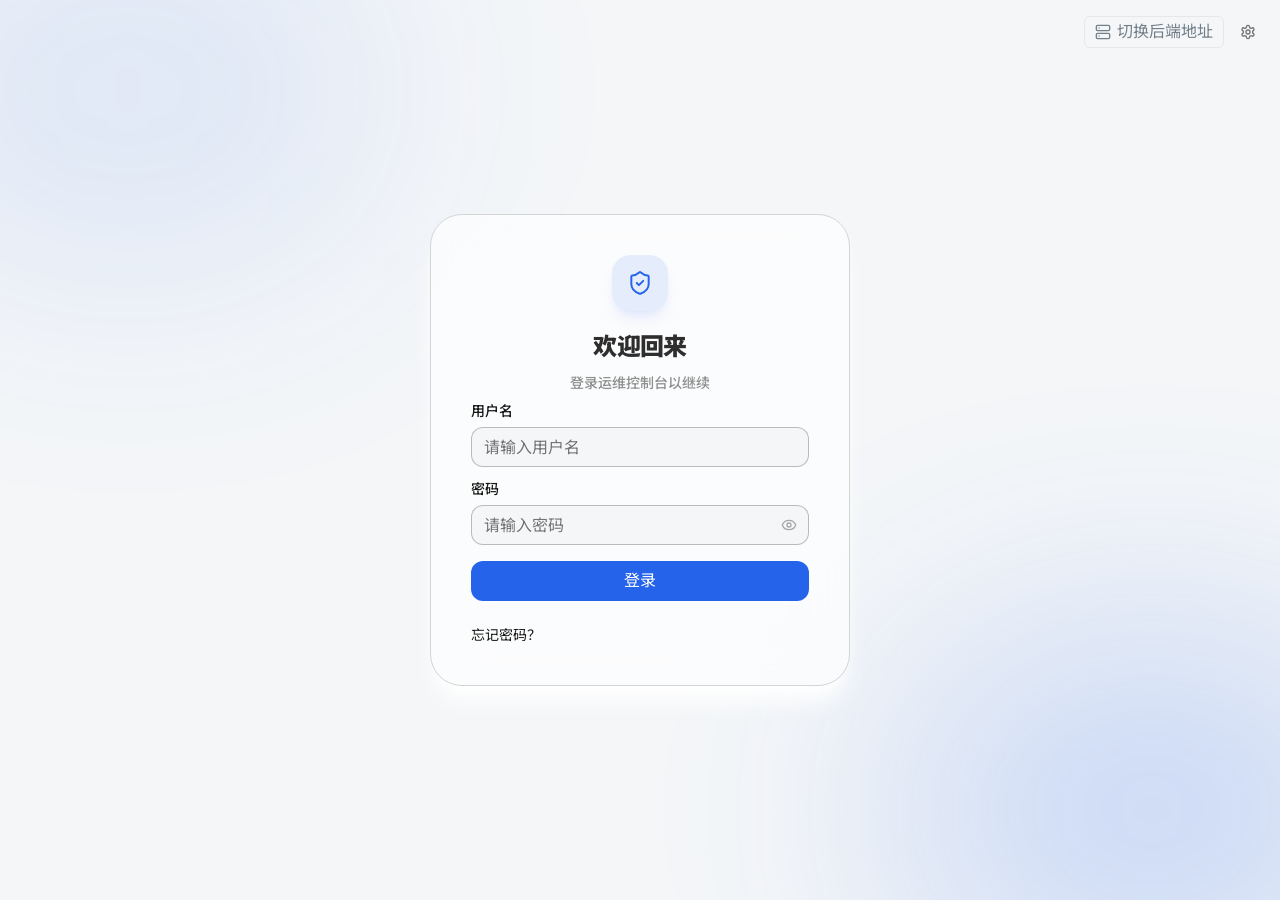
==== ops-ui/index.html @ 46372ebb "frontend: publish 4113936942f2" ====
<!doctype html>
<html lang="zh-CN">
  <head>
    <meta charset="UTF-8" />
    <meta name="viewport" content="width=device-width, initial-scale=1.0" />
    <meta name="theme-color" content="#f7f8fa" />
    <link rel="icon" type="image/svg+xml" href="favicon.svg" />
    <title>运维控制台</title>
    <script type="module" crossorigin src="./assets/index-C5pG6fbg.js"></script>
    <link rel="stylesheet" crossorigin href="./assets/index-Dyt6ixem.css">
  </head>
  <body>
    <div id="root"></div>
  </body>
</html>
---- ops-ui/assets/index-Dyt6ixem.css ----
@import "https://fonts.googleapis.com/css2?family=DM+Sans:wght@400;500;600;700&family=Noto+Sans+SC:wght@400;500;600;700&display=swap";@layer properties{@supports (((-webkit-hyphens:none)) and (not (margin-trim:inline))) or ((-moz-orient:inline) and (not (color:rgb(from red r g b)))){*,:before,:after,::backdrop{--tw-translate-x:0;--tw-translate-y:0;--tw-translate-z:0;--tw-rotate-x:initial;--tw-rotate-y:initial;--tw-rotate-z:initial;--tw-skew-x:initial;--tw-skew-y:initial;--tw-space-y-reverse:0;--tw-space-x-reverse:0;--tw-divide-y-reverse:0;--tw-border-style:solid;--tw-leading:initial;--tw-font-weight:initial;--tw-tracking:initial;--tw-shadow:0 0 #0000;--tw-shadow-color:initial;--tw-shadow-alpha:100%;--tw-inset-shadow:0 0 #0000;--tw-inset-shadow-color:initial;--tw-inset-shadow-alpha:100%;--tw-ring-color:initial;--tw-ring-shadow:0 0 #0000;--tw-inset-ring-color:initial;--tw-inset-ring-shadow:0 0 #0000;--tw-ring-inset:initial;--tw-ring-offset-width:0px;--tw-ring-offset-color:#fff;--tw-ring-offset-shadow:0 0 #0000;--tw-outline-style:solid;--tw-blur:initial;--tw-brightness:initial;--tw-contrast:initial;--tw-grayscale:initial;--tw-hue-rotate:initial;--tw-invert:initial;--tw-opacity:initial;--tw-saturate:initial;--tw-sepia:initial;--tw-drop-shadow:initial;--tw-drop-shadow-color:initial;--tw-drop-shadow-alpha:100%;--tw-drop-shadow-size:initial;--tw-backdrop-blur:initial;--tw-backdrop-brightness:initial;--tw-backdrop-contrast:initial;--tw-backdrop-grayscale:initial;--tw-backdrop-hue-rotate:initial;--tw-backdrop-invert:initial;--tw-backdrop-opacity:initial;--tw-backdrop-saturate:initial;--tw-backdrop-sepia:initial;--tw-duration:initial;--tw-scale-x:1;--tw-scale-y:1;--tw-scale-z:1}}}@layer theme{:root,:host{--font-sans:-apple-system, BlinkMacSystemFont, "Segoe UI", Roboto, "Helvetica Neue", "Noto Sans", Arial, sans-serif, "Apple Color Emoji", "Segoe UI Emoji", "Segoe UI Symbol", "Noto Color Emoji";--font-mono:ui-monospace, SFMono-Regular, Menlo, Monaco, Consolas, "Liberation Mono", "Courier New", monospace;--color-red-50:oklch(97.1% .013 17.38);--color-red-300:oklch(80.8% .114 19.571);--color-red-400:oklch(70.4% .191 22.216);--color-red-600:oklch(57.7% .245 27.325);--color-amber-100:oklch(96.2% .059 95.617);--color-amber-500:oklch(76.9% .188 70.08);--color-amber-800:oklch(47.3% .137 46.201);--color-amber-900:oklch(41.4% .112 45.904);--color-green-50:oklch(98.2% .018 155.826);--color-green-100:oklch(96.2% .044 156.743);--color-green-500:oklch(72.3% .219 149.579);--color-green-600:oklch(62.7% .194 149.214);--color-green-900:oklch(39.3% .095 152.535);--color-green-950:oklch(26.6% .065 152.934);--color-emerald-100:oklch(95% .052 163.051);--color-emerald-400:oklch(76.5% .177 163.223);--color-emerald-600:oklch(59.6% .145 163.225);--color-emerald-700:oklch(50.8% .118 165.612);--color-emerald-800:oklch(43.2% .095 166.913);--color-emerald-900:oklch(37.8% .077 168.94);--color-teal-500:oklch(70.4% .14 182.503);--color-sky-500:oklch(68.5% .169 237.323);--color-violet-500:oklch(60.6% .25 292.717);--color-black:#000;--color-white:#fff;--spacing:.25rem;--container-lg:32rem;--container-2xl:42rem;--container-5xl:64rem;--text-xs:.75rem;--text-xs--line-height:calc(1 / .75);--text-sm:.875rem;--text-sm--line-height:calc(1.25 / .875);--text-base:1rem;--text-base--line-height:calc(1.5 / 1);--text-lg:1.125rem;--text-lg--line-height:calc(1.75 / 1.125);--text-xl:1.25rem;--text-xl--line-height:calc(1.75 / 1.25);--text-2xl:1.5rem;--text-2xl--line-height:calc(2 / 1.5);--text-3xl:1.875rem;--text-3xl--line-height:calc(2.25 / 1.875);--text-6xl:3.75rem;--text-6xl--line-height:1;--font-weight-medium:500;--font-weight-semibold:600;--font-weight-bold:700;--font-weight-black:900;--tracking-tight:-.025em;--tracking-normal:0em;--radius-sm:.25rem;--radius-md:.375rem;--radius-lg:.5rem;--radius-xl:.75rem;--radius-2xl:1rem;--animate-spin:spin 1s linear infinite;--blur-xl:24px;--default-transition-duration:.15s;--default-transition-timing-function:cubic-bezier(.4, 0, .2, 1);--default-font-family:var(--font-sans);--default-mono-font-family:var(--font-mono)}}@layer base{*,:after,:before,::backdrop{box-sizing:border-box;border:0 solid;margin:0;padding:0}::file-selector-button{box-sizing:border-box;border:0 solid;margin:0;padding:0}html,:host{-webkit-text-size-adjust:100%;tab-size:4;line-height:1.5;font-family:var(--default-font-family,-apple-system, BlinkMacSystemFont, "Segoe UI", Roboto, "Helvetica Neue", "Noto Sans", Arial, sans-serif, "Apple Color Emoji", "Segoe UI Emoji", "Segoe UI Symbol", "Noto Color Emoji");font-feature-settings:var(--default-font-feature-settings,normal);font-variation-settings:var(--default-font-variation-settings,normal);-webkit-tap-highlight-color:transparent}hr{height:0;color:inherit;border-top-width:1px}abbr:where([title]){-webkit-text-decoration:underline dotted;text-decoration:underline dotted}h1,h2,h3,h4,h5,h6{font-size:inherit;font-weight:inherit}a{color:inherit;-webkit-text-decoration:inherit;-webkit-text-decoration:inherit;-webkit-text-decoration:inherit;-webkit-text-decoration:inherit;text-decoration:inherit}b,strong{font-weight:bolder}code,kbd,samp,pre{font-family:var(--default-mono-font-family,ui-monospace, SFMono-Regular, Menlo, Monaco, Consolas, "Liberation Mono", "Courier New", monospace);font-feature-settings:var(--default-mono-font-feature-settings,normal);font-variation-settings:var(--default-mono-font-variation-settings,normal);font-size:1em}small{font-size:80%}sub,sup{vertical-align:baseline;font-size:75%;line-height:0;position:relative}sub{bottom:-.25em}sup{top:-.5em}table{text-indent:0;border-color:inherit;border-collapse:collapse}:-moz-focusring:where(:not(iframe)){outline:auto}progress{vertical-align:baseline}summary{display:list-item}ol,ul,menu{list-style:none}img,svg,video,canvas,audio,iframe,embed,object{vertical-align:middle;display:block}img,video{max-width:100%;height:auto}button,input,select,optgroup,textarea{font:inherit;font-feature-settings:inherit;font-variation-settings:inherit;letter-spacing:inherit;color:inherit;opacity:1;background-color:#0000;border-radius:0}::file-selector-button{font:inherit;font-feature-settings:inherit;font-variation-settings:inherit;letter-spacing:inherit;color:inherit;opacity:1;background-color:#0000;border-radius:0}:where(select:is([multiple],[size])) optgroup{font-weight:bolder}:where(select:is([multiple],[size])) optgroup option{padding-inline-start:20px}::file-selector-button{margin-inline-end:4px}::placeholder{opacity:1}@supports (not ((-webkit-appearance:-apple-pay-button))) or (contain-intrinsic-size:1px){::placeholder{color:currentColor}@supports (color:color-mix(in lab, red, red)){::placeholder{color:color-mix(in oklab, currentcolor 50%, transparent)}}}textarea{resize:vertical}::-webkit-search-decoration{-webkit-appearance:none}::-webkit-date-and-time-value{min-height:1lh;text-align:inherit}::-webkit-datetime-edit{display:inline-flex}::-webkit-datetime-edit-fields-wrapper{padding:0}::-webkit-datetime-edit{padding-block:0}::-webkit-datetime-edit-year-field{padding-block:0}::-webkit-datetime-edit-month-field{padding-block:0}::-webkit-datetime-edit-day-field{padding-block:0}::-webkit-datetime-edit-hour-field{padding-block:0}::-webkit-datetime-edit-minute-field{padding-block:0}::-webkit-datetime-edit-second-field{padding-block:0}::-webkit-datetime-edit-millisecond-field{padding-block:0}::-webkit-datetime-edit-meridiem-field{padding-block:0}::-webkit-calendar-picker-indicator{line-height:1}:-moz-ui-invalid{box-shadow:none}button,input:where([type=button],[type=reset],[type=submit]){appearance:button}::file-selector-button{appearance:button}::-webkit-inner-spin-button{height:auto}::-webkit-outer-spin-button{height:auto}[hidden]:where(:not([hidden=until-found])){display:none!important}}@layer components{.nav-item{align-items:center;gap:calc(var(--spacing) * 3);border-radius:var(--radius-xl);padding-inline:calc(var(--spacing) * 3);padding-block:calc(var(--spacing) * 2.5);font-size:var(--text-sm);line-height:var(--tw-leading,var(--text-sm--line-height));--tw-font-weight:var(--font-weight-medium);font-weight:var(--font-weight-medium);transition-property:all;transition-timing-function:var(--tw-ease,var(--default-transition-timing-function));transition-duration:var(--tw-duration,var(--default-transition-duration));--tw-duration:.2s;transition-duration:.2s;animation-duration:.2s;display:flex}.nav-item-active{background-color:var(--primary)}@supports (color:color-mix(in lab, red, red)){.nav-item-active{background-color:color-mix(in oklab, var(--primary) 10%, transparent)}}.nav-item-active{color:var(--primary)}.app-scroll-container{-webkit-overflow-scrolling:touch;padding-bottom:var(--safe-bottom);flex:1;overflow:hidden auto}.sidebar{z-index:30;border-right-style:var(--tw-border-style);background-color:var(--card);width:var(--sidebar-width);padding-top:var(--safe-top);inset-block:0;border-right-width:1px;flex-direction:column;display:flex;position:fixed;left:0}.sidebar-overlay{z-index:20;background-color:#00000080;position:fixed;inset:0}@supports (color:color-mix(in lab, red, red)){.sidebar-overlay{background-color:color-mix(in oklab, var(--color-black) 50%, transparent)}}.input{height:calc(var(--spacing) * 9);border-radius:var(--radius-md);border-style:var(--tw-border-style);border-width:1px;border-color:var(--input);background-color:var(--background);padding-inline:calc(var(--spacing) * 3);padding-block:calc(var(--spacing) * 2);font-size:var(--text-sm);line-height:var(--tw-leading,var(--text-sm--line-height));color:var(--foreground);--tw-shadow:0 1px 3px 0 var(--tw-shadow-color,#0000001a), 0 1px 2px -1px var(--tw-shadow-color,#0000001a);box-shadow:var(--tw-inset-shadow), var(--tw-inset-ring-shadow), var(--tw-ring-offset-shadow), var(--tw-ring-shadow), var(--tw-shadow);transition-property:color,background-color,border-color,outline-color,text-decoration-color,fill,stroke,--tw-gradient-from,--tw-gradient-via,--tw-gradient-to;transition-timing-function:var(--tw-ease,var(--default-transition-timing-function));transition-duration:var(--tw-duration,var(--default-transition-duration))}.input::placeholder{color:var(--muted-foreground)}.input:focus-visible{--tw-ring-shadow:var(--tw-ring-inset,) 0 0 0 calc(2px + var(--tw-ring-offset-width)) var(--tw-ring-color,currentcolor);box-shadow:var(--tw-inset-shadow), var(--tw-inset-ring-shadow), var(--tw-ring-offset-shadow), var(--tw-ring-shadow), var(--tw-shadow);--tw-ring-color:var(--ring);--tw-outline-style:none;outline-style:none}.input:disabled{cursor:not-allowed;opacity:.5}.filter-bar{margin-bottom:calc(var(--spacing) * 4);align-items:center;gap:calc(var(--spacing) * 2);flex-wrap:wrap;display:flex}.form-row{align-items:center;gap:calc(var(--spacing) * 3);flex-wrap:wrap;display:flex}.form-actions{margin-top:calc(var(--spacing) * 3);align-items:center;gap:calc(var(--spacing) * 3);flex-wrap:wrap;display:flex}.form-error{font-size:var(--text-sm);line-height:var(--tw-leading,var(--text-sm--line-height));color:var(--destructive)}.form-hint{font-size:var(--text-sm);line-height:var(--tw-leading,var(--text-sm--line-height));color:var(--muted-foreground)}.field-hint{font-size:var(--text-xs);line-height:var(--tw-leading,var(--text-xs--line-height));color:var(--muted-foreground)}.table-empty{height:calc(var(--spacing) * 14);text-align:center;color:var(--muted-foreground)}.row-actions{align-items:center;gap:calc(var(--spacing) * 2);display:flex}.row-actions button{height:calc(var(--spacing) * 8);border-radius:var(--radius-md);border-style:var(--tw-border-style);border-width:1px;border-color:var(--input);padding-inline:calc(var(--spacing) * 2.5);font-size:var(--text-xs);line-height:var(--tw-leading,var(--text-xs--line-height));color:var(--foreground);transition-property:color,background-color,border-color,outline-color,text-decoration-color,fill,stroke,--tw-gradient-from,--tw-gradient-via,--tw-gradient-to;transition-timing-function:var(--tw-ease,var(--default-transition-timing-function));transition-duration:var(--tw-duration,var(--default-transition-duration));background-color:#0000;align-items:center;display:inline-flex}@media (hover:hover){.row-actions button:hover{background-color:var(--accent);color:var(--accent-foreground)}}}@layer utilities{.pointer-events-auto{pointer-events:auto}.pointer-events-none{pointer-events:none}.sr-only{clip-path:inset(50%);white-space:nowrap;border-width:0;width:1px;height:1px;margin:-1px;padding:0;position:absolute;overflow:hidden}.absolute{position:absolute}.fixed{position:fixed}.relative{position:relative}.sticky{position:sticky}.-inset-2{inset:calc(var(--spacing) * -2)}.inset-0{inset:0}.inset-x-0{inset-inline:0}.inset-y-0{inset-block:0}.-top-\[10\%\]{top:-10%}.top-0{top:0}.top-1\/2{top:50%}.top-1\/3{top:33.3333%}.top-2{top:calc(var(--spacing) * 2)}.top-2\/3{top:66.6667%}.top-4{top:calc(var(--spacing) * 4)}.top-\[50\%\]{top:50%}.-right-\[10\%\]{right:-10%}.right-1{right:var(--spacing)}.right-2{right:calc(var(--spacing) * 2)}.right-3{right:calc(var(--spacing) * 3)}.right-4{right:calc(var(--spacing) * 4)}.right-8{right:calc(var(--spacing) * 8)}.-bottom-\[10\%\]{bottom:-10%}.bottom-0{bottom:0}.-left-\[10\%\]{left:-10%}.left-0{left:0}.left-1\/3{left:33.3333%}.left-2\/3{left:66.6667%}.left-3{left:calc(var(--spacing) * 3)}.left-\[50\%\]{left:50%}.z-0{z-index:0}.z-10{z-index:10}.z-20{z-index:20}.z-50{z-index:50}.z-\[51\]{z-index:51}.z-\[100\]{z-index:100}.-mx-1{margin-inline:calc(var(--spacing) * -1)}.mx-auto{margin-inline:auto}.my-1{margin-block:var(--spacing)}.mt-0\.5{margin-top:calc(var(--spacing) * .5)}.mt-1{margin-top:var(--spacing)}.mt-1\.5{margin-top:calc(var(--spacing) * 1.5)}.mt-2{margin-top:calc(var(--spacing) * 2)}.mt-2\.5{margin-top:calc(var(--spacing) * 2.5)}.mt-3{margin-top:calc(var(--spacing) * 3)}.mt-4{margin-top:calc(var(--spacing) * 4)}.mt-5{margin-top:calc(var(--spacing) * 5)}.mt-6{margin-top:calc(var(--spacing) * 6)}.mr-1{margin-right:var(--spacing)}.mr-1\.5{margin-right:calc(var(--spacing) * 1.5)}.mr-2{margin-right:calc(var(--spacing) * 2)}.mb-1{margin-bottom:var(--spacing)}.mb-1\.5{margin-bottom:calc(var(--spacing) * 1.5)}.mb-2{margin-bottom:calc(var(--spacing) * 2)}.mb-4{margin-bottom:calc(var(--spacing) * 4)}.mb-5{margin-bottom:calc(var(--spacing) * 5)}.ml-1{margin-left:var(--spacing)}.ml-2{margin-left:calc(var(--spacing) * 2)}.block{display:block}.flex{display:flex}.grid{display:grid}.hidden{display:none}.inline-block{display:inline-block}.inline-flex{display:inline-flex}.h-1{height:var(--spacing)}.h-2{height:calc(var(--spacing) * 2)}.h-3\.5{height:calc(var(--spacing) * 3.5)}.h-4{height:calc(var(--spacing) * 4)}.h-5{height:calc(var(--spacing) * 5)}.h-6{height:calc(var(--spacing) * 6)}.h-7{height:calc(var(--spacing) * 7)}.h-8{height:calc(var(--spacing) * 8)}.h-9{height:calc(var(--spacing) * 9)}.h-10{height:calc(var(--spacing) * 10)}.h-11{height:calc(var(--spacing) * 11)}.h-12{height:calc(var(--spacing) * 12)}.h-14{height:calc(var(--spacing) * 14)}.h-16{height:calc(var(--spacing) * 16)}.h-\[7px\]{height:7px}.h-\[30vh\]{height:30vh}.h-\[40\%\]{height:40%}.h-full{height:100%}.h-px{height:1px}.h-screen{height:100vh}.max-h-80{max-height:calc(var(--spacing) * 80)}.max-h-\[88dvh\]{max-height:88dvh}.max-h-screen{max-height:100vh}.min-h-8{min-height:calc(var(--spacing) * 8)}.min-h-9{min-height:calc(var(--spacing) * 9)}.min-h-11{min-height:calc(var(--spacing) * 11)}.min-h-40{min-height:calc(var(--spacing) * 40)}.min-h-\[60vh\]{min-height:60vh}.min-h-\[63px\]{min-height:63px}.min-h-\[96px\]{min-height:96px}.min-h-\[124px\]{min-height:124px}.min-h-\[200px\]{min-height:200px}.min-h-screen{min-height:100vh}.w-1{width:var(--spacing)}.w-2{width:calc(var(--spacing) * 2)}.w-3\.5{width:calc(var(--spacing) * 3.5)}.w-4{width:calc(var(--spacing) * 4)}.w-5{width:calc(var(--spacing) * 5)}.w-6{width:calc(var(--spacing) * 6)}.w-7{width:calc(var(--spacing) * 7)}.w-8{width:calc(var(--spacing) * 8)}.w-9{width:calc(var(--spacing) * 9)}.w-10{width:calc(var(--spacing) * 10)}.w-12{width:calc(var(--spacing) * 12)}.w-14{width:calc(var(--spacing) * 14)}.w-16{width:calc(var(--spacing) * 16)}.w-44{width:calc(var(--spacing) * 44)}.w-52{width:calc(var(--spacing) * 52)}.w-\[7px\]{width:7px}.w-\[40\%\]{width:40%}.w-full{width:100%}.w-px{width:1px}.max-w-2xl{max-width:var(--container-2xl)}.max-w-5xl{max-width:var(--container-5xl)}.max-w-\[420px\]{max-width:420px}.max-w-lg{max-width:var(--container-lg)}.min-w-0{min-width:0}.min-w-32{min-width:calc(var(--spacing) * 32)}.min-w-44{min-width:calc(var(--spacing) * 44)}.min-w-\[8rem\]{min-width:8rem}.flex-1{flex:1}.shrink-0{flex-shrink:0}.caption-bottom{caption-side:bottom}.-translate-x-full{--tw-translate-x:-100%;translate:var(--tw-translate-x) var(--tw-translate-y)}.translate-x-0{--tw-translate-x:0px;translate:var(--tw-translate-x) var(--tw-translate-y)}.translate-x-\[-50\%\]{--tw-translate-x:-50%;translate:var(--tw-translate-x) var(--tw-translate-y)}.-translate-y-1\/2{--tw-translate-y:calc(calc(1 / 2 * 100%) * -1);translate:var(--tw-translate-x) var(--tw-translate-y)}.translate-y-\[-50\%\]{--tw-translate-y:-50%;translate:var(--tw-translate-x) var(--tw-translate-y)}.rotate-180{rotate:180deg}.transform{transform:var(--tw-rotate-x,) var(--tw-rotate-y,) var(--tw-rotate-z,) var(--tw-skew-x,) var(--tw-skew-y,)}.animate-spin{animation:var(--animate-spin)}.cursor-default{cursor:default}.cursor-move{cursor:move}.cursor-pointer{cursor:pointer}.touch-none{touch-action:none}.grid-cols-1{grid-template-columns:repeat(1,minmax(0,1fr))}.grid-cols-2{grid-template-columns:repeat(2,minmax(0,1fr))}.grid-cols-3{grid-template-columns:repeat(3,minmax(0,1fr))}.grid-cols-4{grid-template-columns:repeat(4,minmax(0,1fr))}.flex-col{flex-direction:column}.flex-col-reverse{flex-direction:column-reverse}.flex-wrap{flex-wrap:wrap}.items-center{align-items:center}.items-end{align-items:flex-end}.justify-between{justify-content:space-between}.justify-center{justify-content:center}.justify-end{justify-content:flex-end}.justify-start{justify-content:flex-start}.gap-1{gap:var(--spacing)}.gap-1\.5{gap:calc(var(--spacing) * 1.5)}.gap-2{gap:calc(var(--spacing) * 2)}.gap-3{gap:calc(var(--spacing) * 3)}.gap-3\.5{gap:calc(var(--spacing) * 3.5)}.gap-4{gap:calc(var(--spacing) * 4)}:where(.space-y-1>:not(:last-child)){--tw-space-y-reverse:0;margin-block-start:calc(var(--spacing) * var(--tw-space-y-reverse));margin-block-end:calc(var(--spacing) * calc(1 - var(--tw-space-y-reverse)))}:where(.space-y-1\.5>:not(:last-child)){--tw-space-y-reverse:0;margin-block-start:calc(calc(var(--spacing) * 1.5) * var(--tw-space-y-reverse));margin-block-end:calc(calc(var(--spacing) * 1.5) * calc(1 - var(--tw-space-y-reverse)))}:where(.space-y-2>:not(:last-child)){--tw-space-y-reverse:0;margin-block-start:calc(calc(var(--spacing) * 2) * var(--tw-space-y-reverse));margin-block-end:calc(calc(var(--spacing) * 2) * calc(1 - var(--tw-space-y-reverse)))}:where(.space-y-3>:not(:last-child)){--tw-space-y-reverse:0;margin-block-start:calc(calc(var(--spacing) * 3) * var(--tw-space-y-reverse));margin-block-end:calc(calc(var(--spacing) * 3) * calc(1 - var(--tw-space-y-reverse)))}:where(.space-y-4>:not(:last-child)){--tw-space-y-reverse:0;margin-block-start:calc(calc(var(--spacing) * 4) * var(--tw-space-y-reverse));margin-block-end:calc(calc(var(--spacing) * 4) * calc(1 - var(--tw-space-y-reverse)))}:where(.space-y-5>:not(:last-child)){--tw-space-y-reverse:0;margin-block-start:calc(calc(var(--spacing) * 5) * var(--tw-space-y-reverse));margin-block-end:calc(calc(var(--spacing) * 5) * calc(1 - var(--tw-space-y-reverse)))}.gap-x-6{column-gap:calc(var(--spacing) * 6)}:where(.space-x-4>:not(:last-child)){--tw-space-x-reverse:0;margin-inline-start:calc(calc(var(--spacing) * 4) * var(--tw-space-x-reverse));margin-inline-end:calc(calc(var(--spacing) * 4) * calc(1 - var(--tw-space-x-reverse)))}.gap-y-3{row-gap:calc(var(--spacing) * 3)}:where(.divide-y>:not(:last-child)){--tw-divide-y-reverse:0;border-bottom-style:var(--tw-border-style);border-top-style:var(--tw-border-style);border-top-width:calc(1px * var(--tw-divide-y-reverse));border-bottom-width:calc(1px * calc(1 - var(--tw-divide-y-reverse)))}:where(.divide-border>:not(:last-child)){border-color:var(--border)}.truncate{text-overflow:ellipsis;white-space:nowrap;overflow:hidden}.overflow-auto{overflow:auto}.overflow-hidden{overflow:hidden}.overflow-x-auto{overflow-x:auto}.overflow-y-auto{overflow-y:auto}.rounded{border-radius:.75rem}.rounded-2xl{border-radius:var(--radius-2xl)}.rounded-\[1\.15rem\]{border-radius:1.15rem}.rounded-\[2rem\]{border-radius:2rem}.rounded-full{border-radius:2147483647px}.rounded-lg{border-radius:var(--radius-lg)}.rounded-md{border-radius:var(--radius-md)}.rounded-sm{border-radius:var(--radius-sm)}.rounded-xl{border-radius:var(--radius-xl)}.rounded-t-2xl{border-top-left-radius:var(--radius-2xl);border-top-right-radius:var(--radius-2xl)}.border{border-style:var(--tw-border-style);border-width:1px}.border-2{border-style:var(--tw-border-style);border-width:2px}.border-t{border-top-style:var(--tw-border-style);border-top-width:1px}.border-b{border-bottom-style:var(--tw-border-style);border-bottom-width:1px}.border-dashed{--tw-border-style:dashed;border-style:dashed}.border-border{border-color:var(--border)}.border-destructive,.border-destructive\/30{border-color:var(--destructive)}@supports (color:color-mix(in lab, red, red)){.border-destructive\/30{border-color:color-mix(in oklab, var(--destructive) 30%, transparent)}}.border-emerald-600\/30{border-color:#0097674d}@supports (color:color-mix(in lab, red, red)){.border-emerald-600\/30{border-color:color-mix(in oklab, var(--color-emerald-600) 30%, transparent)}}.border-foreground{border-color:var(--foreground)}.border-green-500{border-color:var(--color-green-500)}.border-input{border-color:var(--input)}.border-muted-foreground\/30{border-color:var(--muted-foreground)}@supports (color:color-mix(in lab, red, red)){.border-muted-foreground\/30{border-color:color-mix(in oklab, var(--muted-foreground) 30%, transparent)}}.border-primary{border-color:var(--primary)}.border-transparent{border-color:#0000}.border-white{border-color:var(--color-white)}.bg-amber-100{background-color:var(--color-amber-100)}.bg-amber-500{background-color:var(--color-amber-500)}.bg-background,.bg-background\/80{background-color:var(--background)}@supports (color:color-mix(in lab, red, red)){.bg-background\/80{background-color:color-mix(in oklab, var(--background) 80%, transparent)}}.bg-black\/55{background-color:#0000008c}@supports (color:color-mix(in lab, red, red)){.bg-black\/55{background-color:color-mix(in oklab, var(--color-black) 55%, transparent)}}.bg-black\/80{background-color:#000c}@supports (color:color-mix(in lab, red, red)){.bg-black\/80{background-color:color-mix(in oklab, var(--color-black) 80%, transparent)}}.bg-border{background-color:var(--border)}.bg-card,.bg-card\/70{background-color:var(--card)}@supports (color:color-mix(in lab, red, red)){.bg-card\/70{background-color:color-mix(in oklab, var(--card) 70%, transparent)}}.bg-destructive,.bg-destructive\/5{background-color:var(--destructive)}@supports (color:color-mix(in lab, red, red)){.bg-destructive\/5{background-color:color-mix(in oklab, var(--destructive) 5%, transparent)}}.bg-emerald-100{background-color:var(--color-emerald-100)}.bg-emerald-600\/5{background-color:#0097670d}@supports (color:color-mix(in lab, red, red)){.bg-emerald-600\/5{background-color:color-mix(in oklab, var(--color-emerald-600) 5%, transparent)}}.bg-green-50{background-color:var(--color-green-50)}.bg-muted,.bg-muted\/40{background-color:var(--muted)}@supports (color:color-mix(in lab, red, red)){.bg-muted\/40{background-color:color-mix(in oklab, var(--muted) 40%, transparent)}}.bg-muted\/50{background-color:var(--muted)}@supports (color:color-mix(in lab, red, red)){.bg-muted\/50{background-color:color-mix(in oklab, var(--muted) 50%, transparent)}}.bg-popover{background-color:var(--popover)}.bg-primary,.bg-primary\/10{background-color:var(--primary)}@supports (color:color-mix(in lab, red, red)){.bg-primary\/10{background-color:color-mix(in oklab, var(--primary) 10%, transparent)}}.bg-primary\/20{background-color:var(--primary)}@supports (color:color-mix(in lab, red, red)){.bg-primary\/20{background-color:color-mix(in oklab, var(--primary) 20%, transparent)}}.bg-primary\/40{background-color:var(--primary)}@supports (color:color-mix(in lab, red, red)){.bg-primary\/40{background-color:color-mix(in oklab, var(--primary) 40%, transparent)}}.bg-secondary{background-color:var(--secondary)}.bg-sky-500{background-color:var(--color-sky-500)}.bg-teal-500{background-color:var(--color-teal-500)}.bg-transparent{background-color:#0000}.bg-violet-500{background-color:var(--color-violet-500)}.bg-white\/40{background-color:#fff6}@supports (color:color-mix(in lab, red, red)){.bg-white\/40{background-color:color-mix(in oklab, var(--color-white) 40%, transparent)}}.p-0{padding:0}.p-1{padding:var(--spacing)}.p-1\.5{padding:calc(var(--spacing) * 1.5)}.p-2\.5{padding:calc(var(--spacing) * 2.5)}.p-3{padding:calc(var(--spacing) * 3)}.p-4{padding:calc(var(--spacing) * 4)}.p-5{padding:calc(var(--spacing) * 5)}.p-6{padding:calc(var(--spacing) * 6)}.p-8{padding:calc(var(--spacing) * 8)}.px-1{padding-inline:var(--spacing)}.px-2{padding-inline:calc(var(--spacing) * 2)}.px-2\.5{padding-inline:calc(var(--spacing) * 2.5)}.px-3{padding-inline:calc(var(--spacing) * 3)}.px-4{padding-inline:calc(var(--spacing) * 4)}.px-6{padding-inline:calc(var(--spacing) * 6)}.px-8{padding-inline:calc(var(--spacing) * 8)}.py-0\.5{padding-block:calc(var(--spacing) * .5)}.py-1{padding-block:var(--spacing)}.py-1\.5{padding-block:calc(var(--spacing) * 1.5)}.py-2{padding-block:calc(var(--spacing) * 2)}.py-2\.5{padding-block:calc(var(--spacing) * 2.5)}.py-4{padding-block:calc(var(--spacing) * 4)}.py-6{padding-block:calc(var(--spacing) * 6)}.py-8{padding-block:calc(var(--spacing) * 8)}.py-10{padding-block:calc(var(--spacing) * 10)}.py-12{padding-block:calc(var(--spacing) * 12)}.pt-0{padding-top:0}.pt-1{padding-top:var(--spacing)}.pt-4{padding-top:calc(var(--spacing) * 4)}.pt-8{padding-top:calc(var(--spacing) * 8)}.pr-3{padding-right:calc(var(--spacing) * 3)}.pr-8{padding-right:calc(var(--spacing) * 8)}.pr-10{padding-right:calc(var(--spacing) * 10)}.pr-12{padding-right:calc(var(--spacing) * 12)}.pr-16{padding-right:calc(var(--spacing) * 16)}.pb-0\.5{padding-bottom:calc(var(--spacing) * .5)}.pb-2{padding-bottom:calc(var(--spacing) * 2)}.pb-3{padding-bottom:calc(var(--spacing) * 3)}.pb-6{padding-bottom:calc(var(--spacing) * 6)}.pb-8{padding-bottom:calc(var(--spacing) * 8)}.pl-3{padding-left:calc(var(--spacing) * 3)}.pl-8{padding-left:calc(var(--spacing) * 8)}.pl-10{padding-left:calc(var(--spacing) * 10)}.text-center{text-align:center}.text-left{text-align:left}.align-middle{vertical-align:middle}.font-mono{font-family:var(--font-mono)}.text-2xl{font-size:var(--text-2xl);line-height:var(--tw-leading,var(--text-2xl--line-height))}.text-6xl{font-size:var(--text-6xl);line-height:var(--tw-leading,var(--text-6xl--line-height))}.text-base{font-size:var(--text-base);line-height:var(--tw-leading,var(--text-base--line-height))}.text-lg{font-size:var(--text-lg);line-height:var(--tw-leading,var(--text-lg--line-height))}.text-sm{font-size:var(--text-sm);line-height:var(--tw-leading,var(--text-sm--line-height))}.text-xl{font-size:var(--text-xl);line-height:var(--tw-leading,var(--text-xl--line-height))}.text-xs{font-size:var(--text-xs);line-height:var(--tw-leading,var(--text-xs--line-height))}.text-\[0\.625rem\]{font-size:.625rem}.text-\[0\.6875rem\]{font-size:.6875rem}.text-\[11px\]{font-size:11px}.text-\[13px\]{font-size:13px}.text-\[15px\]{font-size:15px}.leading-none{--tw-leading:1;line-height:1}.font-black{--tw-font-weight:var(--font-weight-black);font-weight:var(--font-weight-black)}.font-bold{--tw-font-weight:var(--font-weight-bold);font-weight:var(--font-weight-bold)}.font-medium{--tw-font-weight:var(--font-weight-medium);font-weight:var(--font-weight-medium)}.font-semibold{--tw-font-weight:var(--font-weight-semibold);font-weight:var(--font-weight-semibold)}.tracking-\[0\.08em\]{--tw-tracking:.08em;letter-spacing:.08em}.tracking-\[0\.15em\]{--tw-tracking:.15em;letter-spacing:.15em}.tracking-normal{--tw-tracking:var(--tracking-normal);letter-spacing:var(--tracking-normal)}.tracking-tight{--tw-tracking:var(--tracking-tight);letter-spacing:var(--tracking-tight)}.whitespace-nowrap{white-space:nowrap}.text-amber-800{color:var(--color-amber-800)}.text-card-foreground{color:var(--card-foreground)}.text-destructive{color:var(--destructive)}.text-destructive-foreground{color:var(--destructive-foreground)}.text-emerald-600{color:var(--color-emerald-600)}.text-emerald-700{color:var(--color-emerald-700)}.text-emerald-800{color:var(--color-emerald-800)}.text-foreground,.text-foreground\/50{color:var(--foreground)}@supports (color:color-mix(in lab, red, red)){.text-foreground\/50{color:color-mix(in oklab, var(--foreground) 50%, transparent)}}.text-foreground\/90{color:var(--foreground)}@supports (color:color-mix(in lab, red, red)){.text-foreground\/90{color:color-mix(in oklab, var(--foreground) 90%, transparent)}}.text-green-600{color:var(--color-green-600)}.text-green-900{color:var(--color-green-900)}.text-muted-foreground,.text-muted-foreground\/30{color:var(--muted-foreground)}@supports (color:color-mix(in lab, red, red)){.text-muted-foreground\/30{color:color-mix(in oklab, var(--muted-foreground) 30%, transparent)}}.text-muted-foreground\/60{color:var(--muted-foreground)}@supports (color:color-mix(in lab, red, red)){.text-muted-foreground\/60{color:color-mix(in oklab, var(--muted-foreground) 60%, transparent)}}.text-muted-foreground\/70{color:var(--muted-foreground)}@supports (color:color-mix(in lab, red, red)){.text-muted-foreground\/70{color:color-mix(in oklab, var(--muted-foreground) 70%, transparent)}}.text-muted-foreground\/80{color:var(--muted-foreground)}@supports (color:color-mix(in lab, red, red)){.text-muted-foreground\/80{color:color-mix(in oklab, var(--muted-foreground) 80%, transparent)}}.text-popover-foreground{color:var(--popover-foreground)}.text-primary{color:var(--primary)}.text-primary-foreground{color:var(--primary-foreground)}.text-secondary-foreground{color:var(--secondary-foreground)}.normal-case{text-transform:none}.uppercase{text-transform:uppercase}.underline-offset-4{text-underline-offset:4px}.accent-primary{accent-color:var(--primary)}.opacity-0{opacity:0}.opacity-70{opacity:.7}.opacity-90{opacity:.9}.shadow{--tw-shadow:0 1px 3px 0 var(--tw-shadow-color,#0000001a), 0 1px 2px -1px var(--tw-shadow-color,#0000001a);box-shadow:var(--tw-inset-shadow), var(--tw-inset-ring-shadow), var(--tw-ring-offset-shadow), var(--tw-ring-shadow), var(--tw-shadow)}.shadow-\[0_0_0_1px_rgba\(0\,0\,0\,0\.6\)\]{--tw-shadow:0 0 0 1px var(--tw-shadow-color,#0009);box-shadow:var(--tw-inset-shadow), var(--tw-inset-ring-shadow), var(--tw-ring-offset-shadow), var(--tw-ring-shadow), var(--tw-shadow)}.shadow-\[0_0_0_3px_rgba\(230\,161\,58\,0\.12\)\]{--tw-shadow:0 0 0 3px var(--tw-shadow-color,#e6a13a1f);box-shadow:var(--tw-inset-shadow), var(--tw-inset-ring-shadow), var(--tw-ring-offset-shadow), var(--tw-ring-shadow), var(--tw-shadow)}.shadow-lg{--tw-shadow:0 10px 15px -3px var(--tw-shadow-color,#0000001a), 0 4px 6px -4px var(--tw-shadow-color,#0000001a);box-shadow:var(--tw-inset-shadow), var(--tw-inset-ring-shadow), var(--tw-ring-offset-shadow), var(--tw-ring-shadow), var(--tw-shadow)}.shadow-md{--tw-shadow:0 4px 6px -1px var(--tw-shadow-color,#0000001a), 0 2px 4px -2px var(--tw-shadow-color,#0000001a);box-shadow:var(--tw-inset-shadow), var(--tw-inset-ring-shadow), var(--tw-ring-offset-shadow), var(--tw-ring-shadow), var(--tw-shadow)}.shadow-xl{--tw-shadow:0 20px 25px -5px var(--tw-shadow-color,#0000001a), 0 8px 10px -6px var(--tw-shadow-color,#0000001a);box-shadow:var(--tw-inset-shadow), var(--tw-inset-ring-shadow), var(--tw-ring-offset-shadow), var(--tw-ring-shadow), var(--tw-shadow)}.shadow-card{--tw-shadow-color:var(--card)}@supports (color:color-mix(in lab, red, red)){.shadow-card{--tw-shadow-color:color-mix(in oklab, var(--card) var(--tw-shadow-alpha), transparent)}}.shadow-primary\/10{--tw-shadow-color:var(--primary)}@supports (color:color-mix(in lab, red, red)){.shadow-primary\/10{--tw-shadow-color:color-mix(in oklab, color-mix(in oklab, var(--primary) 10%, transparent) var(--tw-shadow-alpha), transparent)}}.ring-offset-background{--tw-ring-offset-color:var(--background)}.outline{outline-style:var(--tw-outline-style);outline-width:1px}.blur-\[120px\]{--tw-blur:blur(120px);filter:var(--tw-blur,) var(--tw-brightness,) var(--tw-contrast,) var(--tw-grayscale,) var(--tw-hue-rotate,) var(--tw-invert,) var(--tw-saturate,) var(--tw-sepia,) var(--tw-drop-shadow,)}.filter{filter:var(--tw-blur,) var(--tw-brightness,) var(--tw-contrast,) var(--tw-grayscale,) var(--tw-hue-rotate,) var(--tw-invert,) var(--tw-saturate,) var(--tw-sepia,) var(--tw-drop-shadow,)}.backdrop-blur-xl{--tw-backdrop-blur:blur(var(--blur-xl));-webkit-backdrop-filter:var(--tw-backdrop-blur,) var(--tw-backdrop-brightness,) var(--tw-backdrop-contrast,) var(--tw-backdrop-grayscale,) var(--tw-backdrop-hue-rotate,) var(--tw-backdrop-invert,) var(--tw-backdrop-opacity,) var(--tw-backdrop-saturate,) var(--tw-backdrop-sepia,);backdrop-filter:var(--tw-backdrop-blur,) var(--tw-backdrop-brightness,) var(--tw-backdrop-contrast,) var(--tw-backdrop-grayscale,) var(--tw-backdrop-hue-rotate,) var(--tw-backdrop-invert,) var(--tw-backdrop-opacity,) var(--tw-backdrop-saturate,) var(--tw-backdrop-sepia,)}.transition-all{transition-property:all;transition-timing-function:var(--tw-ease,var(--default-transition-timing-function));transition-duration:var(--tw-duration,var(--default-transition-duration))}.transition-colors{transition-property:color,background-color,border-color,outline-color,text-decoration-color,fill,stroke,--tw-gradient-from,--tw-gradient-via,--tw-gradient-to;transition-timing-function:var(--tw-ease,var(--default-transition-timing-function));transition-duration:var(--tw-duration,var(--default-transition-duration))}.transition-opacity{transition-property:opacity;transition-timing-function:var(--tw-ease,var(--default-transition-timing-function));transition-duration:var(--tw-duration,var(--default-transition-duration))}.transition-transform{transition-property:transform,translate,scale,rotate;transition-timing-function:var(--tw-ease,var(--default-transition-timing-function));transition-duration:var(--tw-duration,var(--default-transition-duration))}.duration-200{--tw-duration:.2s;transition-duration:.2s}.duration-300{--tw-duration:.3s;transition-duration:.3s}.animate-in{--tw-enter-opacity:initial;--tw-enter-scale:initial;--tw-enter-rotate:initial;--tw-enter-translate-x:initial;--tw-enter-translate-y:initial;animation-name:enter;animation-duration:.15s}.outline-none{--tw-outline-style:none;outline-style:none}.select-none{-webkit-user-select:none;user-select:none}.duration-200{animation-duration:.2s}.duration-300{animation-duration:.3s}.running{animation-play-state:running}.group-focus-within\:text-primary:is(:where(.group):focus-within *){color:var(--primary)}@media (hover:hover){.group-hover\:opacity-100:is(:where(.group):hover *){opacity:1}}.group-\[\.destructive\]\:border-muted\/40:is(:where(.group).destructive *){border-color:var(--muted)}@supports (color:color-mix(in lab, red, red)){.group-\[\.destructive\]\:border-muted\/40:is(:where(.group).destructive *){border-color:color-mix(in oklab, var(--muted) 40%, transparent)}}.group-\[\.destructive\]\:text-red-300:is(:where(.group).destructive *){color:var(--color-red-300)}.peer-disabled\:cursor-not-allowed:is(:where(.peer):disabled~*){cursor:not-allowed}.peer-disabled\:opacity-70:is(:where(.peer):disabled~*){opacity:.7}.file\:border-0::file-selector-button{border-style:var(--tw-border-style);border-width:0}.file\:bg-transparent::file-selector-button{background-color:#0000}.file\:text-sm::file-selector-button{font-size:var(--text-sm);line-height:var(--tw-leading,var(--text-sm--line-height))}.file\:font-medium::file-selector-button{--tw-font-weight:var(--font-weight-medium);font-weight:var(--font-weight-medium)}.placeholder\:text-muted-foreground::placeholder{color:var(--muted-foreground)}.last\:border-0:last-child{border-style:var(--tw-border-style);border-width:0}@media (hover:hover){.hover\:scale-110:hover{--tw-scale-x:110%;--tw-scale-y:110%;--tw-scale-z:110%;scale:var(--tw-scale-x) var(--tw-scale-y)}.hover\:border-destructive\/40:hover{border-color:var(--destructive)}@supports (color:color-mix(in lab, red, red)){.hover\:border-destructive\/40:hover{border-color:color-mix(in oklab, var(--destructive) 40%, transparent)}}.hover\:border-primary:hover{border-color:var(--primary)}.hover\:bg-accent:hover,.hover\:bg-accent\/40:hover{background-color:var(--accent)}@supports (color:color-mix(in lab, red, red)){.hover\:bg-accent\/40:hover{background-color:color-mix(in oklab, var(--accent) 40%, transparent)}}.hover\:bg-accent\/50:hover{background-color:var(--accent)}@supports (color:color-mix(in lab, red, red)){.hover\:bg-accent\/50:hover{background-color:color-mix(in oklab, var(--accent) 50%, transparent)}}.hover\:bg-destructive\/80:hover{background-color:var(--destructive)}@supports (color:color-mix(in lab, red, red)){.hover\:bg-destructive\/80:hover{background-color:color-mix(in oklab, var(--destructive) 80%, transparent)}}.hover\:bg-destructive\/90:hover{background-color:var(--destructive)}@supports (color:color-mix(in lab, red, red)){.hover\:bg-destructive\/90:hover{background-color:color-mix(in oklab, var(--destructive) 90%, transparent)}}.hover\:bg-muted\/50:hover{background-color:var(--muted)}@supports (color:color-mix(in lab, red, red)){.hover\:bg-muted\/50:hover{background-color:color-mix(in oklab, var(--muted) 50%, transparent)}}.hover\:bg-muted\/60:hover{background-color:var(--muted)}@supports (color:color-mix(in lab, red, red)){.hover\:bg-muted\/60:hover{background-color:color-mix(in oklab, var(--muted) 60%, transparent)}}.hover\:bg-primary\/80:hover{background-color:var(--primary)}@supports (color:color-mix(in lab, red, red)){.hover\:bg-primary\/80:hover{background-color:color-mix(in oklab, var(--primary) 80%, transparent)}}.hover\:bg-primary\/90:hover{background-color:var(--primary)}@supports (color:color-mix(in lab, red, red)){.hover\:bg-primary\/90:hover{background-color:color-mix(in oklab, var(--primary) 90%, transparent)}}.hover\:bg-secondary:hover,.hover\:bg-secondary\/80:hover{background-color:var(--secondary)}@supports (color:color-mix(in lab, red, red)){.hover\:bg-secondary\/80:hover{background-color:color-mix(in oklab, var(--secondary) 80%, transparent)}}.hover\:text-accent-foreground:hover{color:var(--accent-foreground)}.hover\:text-destructive:hover{color:var(--destructive)}.hover\:text-foreground:hover{color:var(--foreground)}.hover\:text-muted-foreground:hover{color:var(--muted-foreground)}.hover\:text-primary:hover{color:var(--primary)}.hover\:underline:hover{text-decoration-line:underline}.hover\:opacity-100:hover{opacity:1}.group-\[\.destructive\]\:hover\:border-destructive\/30:is(:where(.group).destructive *):hover{border-color:var(--destructive)}@supports (color:color-mix(in lab, red, red)){.group-\[\.destructive\]\:hover\:border-destructive\/30:is(:where(.group).destructive *):hover{border-color:color-mix(in oklab, var(--destructive) 30%, transparent)}}.group-\[\.destructive\]\:hover\:bg-destructive:is(:where(.group).destructive *):hover{background-color:var(--destructive)}.group-\[\.destructive\]\:hover\:text-destructive-foreground:is(:where(.group).destructive *):hover{color:var(--destructive-foreground)}.group-\[\.destructive\]\:hover\:text-red-50:is(:where(.group).destructive *):hover{color:var(--color-red-50)}}.focus\:bg-accent:focus{background-color:var(--accent)}.focus\:text-accent-foreground:focus{color:var(--accent-foreground)}.focus\:text-destructive:focus{color:var(--destructive)}.focus\:opacity-100:focus{opacity:1}.focus\:ring-1:focus{--tw-ring-shadow:var(--tw-ring-inset,) 0 0 0 calc(1px + var(--tw-ring-offset-width)) var(--tw-ring-color,currentcolor);box-shadow:var(--tw-inset-shadow), var(--tw-inset-ring-shadow), var(--tw-ring-offset-shadow), var(--tw-ring-shadow), var(--tw-shadow)}.focus\:ring-2:focus{--tw-ring-shadow:var(--tw-ring-inset,) 0 0 0 calc(2px + var(--tw-ring-offset-width)) var(--tw-ring-color,currentcolor);box-shadow:var(--tw-inset-shadow), var(--tw-inset-ring-shadow), var(--tw-ring-offset-shadow), var(--tw-ring-shadow), var(--tw-shadow)}.focus\:ring-ring:focus{--tw-ring-color:var(--ring)}.focus\:ring-offset-2:focus{--tw-ring-offset-width:2px;--tw-ring-offset-shadow:var(--tw-ring-inset,) 0 0 0 var(--tw-ring-offset-width) var(--tw-ring-offset-color)}.focus\:outline-none:focus{--tw-outline-style:none;outline-style:none}.group-\[\.destructive\]\:focus\:ring-destructive:is(:where(.group).destructive *):focus{--tw-ring-color:var(--destructive)}.group-\[\.destructive\]\:focus\:ring-red-400:is(:where(.group).destructive *):focus{--tw-ring-color:var(--color-red-400)}.group-\[\.destructive\]\:focus\:ring-offset-red-600:is(:where(.group).destructive *):focus{--tw-ring-offset-color:var(--color-red-600)}.focus-visible\:ring-2:focus-visible{--tw-ring-shadow:var(--tw-ring-inset,) 0 0 0 calc(2px + var(--tw-ring-offset-width)) var(--tw-ring-color,currentcolor);box-shadow:var(--tw-inset-shadow), var(--tw-inset-ring-shadow), var(--tw-ring-offset-shadow), var(--tw-ring-shadow), var(--tw-shadow)}.focus-visible\:ring-ring:focus-visible{--tw-ring-color:var(--ring)}.focus-visible\:ring-offset-2:focus-visible{--tw-ring-offset-width:2px;--tw-ring-offset-shadow:var(--tw-ring-inset,) 0 0 0 var(--tw-ring-offset-width) var(--tw-ring-offset-color)}.focus-visible\:outline-none:focus-visible{--tw-outline-style:none;outline-style:none}.disabled\:pointer-events-none:disabled{pointer-events:none}.disabled\:cursor-not-allowed:disabled{cursor:not-allowed}.disabled\:opacity-50:disabled{opacity:.5}.data-\[disabled\]\:pointer-events-none[data-disabled]{pointer-events:none}.data-\[disabled\]\:opacity-50[data-disabled]{opacity:.5}.data-\[side\=bottom\]\:slide-in-from-top-2[data-side=bottom]{--tw-enter-translate-y:-.5rem}.data-\[state\=active\]\:bg-background[data-state=active]{background-color:var(--background)}.data-\[state\=active\]\:text-foreground[data-state=active]{color:var(--foreground)}.data-\[state\=active\]\:shadow-sm[data-state=active]{--tw-shadow:0 1px 3px 0 var(--tw-shadow-color,#0000001a), 0 1px 2px -1px var(--tw-shadow-color,#0000001a);box-shadow:var(--tw-inset-shadow), var(--tw-inset-ring-shadow), var(--tw-ring-offset-shadow), var(--tw-ring-shadow), var(--tw-shadow)}.data-\[state\=checked\]\:bg-accent[data-state=checked]{background-color:var(--accent)}.data-\[state\=checked\]\:text-accent-foreground[data-state=checked]{color:var(--accent-foreground)}.data-\[state\=closed\]\:animate-out[data-state=closed]{--tw-exit-opacity:initial;--tw-exit-scale:initial;--tw-exit-rotate:initial;--tw-exit-translate-x:initial;--tw-exit-translate-y:initial;animation-name:exit;animation-duration:.15s}.data-\[state\=closed\]\:fade-out-0[data-state=closed]{--tw-exit-opacity:0}.data-\[state\=closed\]\:fade-out-80[data-state=closed]{--tw-exit-opacity:.8}.data-\[state\=closed\]\:slide-out-to-bottom[data-state=closed]{--tw-exit-translate-y:100%}.data-\[state\=closed\]\:slide-out-to-right-full[data-state=closed]{--tw-exit-translate-x:100%}.data-\[state\=closed\]\:zoom-out-95[data-state=closed]{--tw-exit-scale:.95}.data-\[state\=open\]\:bg-accent[data-state=open]{background-color:var(--accent)}.data-\[state\=open\]\:text-muted-foreground[data-state=open]{color:var(--muted-foreground)}.data-\[state\=open\]\:animate-in[data-state=open]{--tw-enter-opacity:initial;--tw-enter-scale:initial;--tw-enter-rotate:initial;--tw-enter-translate-x:initial;--tw-enter-translate-y:initial;animation-name:enter;animation-duration:.15s}.data-\[state\=open\]\:fade-in-0[data-state=open]{--tw-enter-opacity:0}.data-\[state\=open\]\:slide-in-from-bottom[data-state=open]{--tw-enter-translate-y:100%}.data-\[state\=open\]\:slide-in-from-top-full[data-state=open]{--tw-enter-translate-y:-100%}.data-\[state\=open\]\:zoom-in-95[data-state=open]{--tw-enter-scale:.95}.data-\[state\=selected\]\:bg-muted[data-state=selected]{background-color:var(--muted)}.data-\[swipe\=cancel\]\:translate-x-0[data-swipe=cancel]{--tw-translate-x:0px;translate:var(--tw-translate-x) var(--tw-translate-y)}.data-\[swipe\=end\]\:translate-x-\[var\(--radix-toast-swipe-end-x\)\][data-swipe=end]{--tw-translate-x:var(--radix-toast-swipe-end-x);translate:var(--tw-translate-x) var(--tw-translate-y)}.data-\[swipe\=end\]\:animate-out[data-swipe=end]{--tw-exit-opacity:initial;--tw-exit-scale:initial;--tw-exit-rotate:initial;--tw-exit-translate-x:initial;--tw-exit-translate-y:initial;animation-name:exit;animation-duration:.15s}.data-\[swipe\=move\]\:translate-x-\[var\(--radix-toast-swipe-move-x\)\][data-swipe=move]{--tw-translate-x:var(--radix-toast-swipe-move-x);translate:var(--tw-translate-x) var(--tw-translate-y)}.data-\[swipe\=move\]\:transition-none[data-swipe=move]{transition-property:none}@media (width>=40rem){.sm\:top-\[50\%\]{top:50%}.sm\:top-auto{top:auto}.sm\:right-0{right:0}.sm\:bottom-0{bottom:0}.sm\:bottom-auto{bottom:auto}.sm\:left-\[50\%\]{left:50%}.sm\:mt-0{margin-top:0}.sm\:block{display:block}.sm\:max-w-lg{max-width:var(--container-lg)}.sm\:translate-x-\[-50\%\]{--tw-translate-x:-50%;translate:var(--tw-translate-x) var(--tw-translate-y)}.sm\:translate-y-\[-50\%\]{--tw-translate-y:-50%;translate:var(--tw-translate-x) var(--tw-translate-y)}.sm\:grid-cols-2{grid-template-columns:repeat(2,minmax(0,1fr))}.sm\:grid-cols-3{grid-template-columns:repeat(3,minmax(0,1fr))}.sm\:grid-cols-4{grid-template-columns:repeat(4,minmax(0,1fr))}.sm\:flex-col{flex-direction:column}.sm\:flex-row{flex-direction:row}.sm\:justify-end{justify-content:flex-end}:where(.sm\:space-x-2>:not(:last-child)){--tw-space-x-reverse:0;margin-inline-start:calc(calc(var(--spacing) * 2) * var(--tw-space-x-reverse));margin-inline-end:calc(calc(var(--spacing) * 2) * calc(1 - var(--tw-space-x-reverse)))}.sm\:rounded-2xl{border-radius:var(--radius-2xl)}.sm\:py-10{padding-block:calc(var(--spacing) * 10)}.sm\:pb-5{padding-bottom:calc(var(--spacing) * 5)}.sm\:text-left{text-align:left}.sm\:data-\[state\=closed\]\:slide-out-to-left-1\/2[data-state=closed]{--tw-exit-translate-x:-50%}.sm\:data-\[state\=closed\]\:slide-out-to-top-\[48\%\][data-state=closed]{--tw-exit-translate-y:-48%}.sm\:data-\[state\=closed\]\:zoom-out-95[data-state=closed]{--tw-exit-scale:.95}.data-\[state\=open\]\:sm\:slide-in-from-bottom-full[data-state=open]{--tw-enter-translate-y:100%}.sm\:data-\[state\=open\]\:slide-in-from-left-1\/2[data-state=open]{--tw-enter-translate-x:-50%}.sm\:data-\[state\=open\]\:slide-in-from-top-\[48\%\][data-state=open]{--tw-enter-translate-y:-48%}.sm\:data-\[state\=open\]\:zoom-in-95[data-state=open]{--tw-enter-scale:.95}}@media (width>=48rem){.md\:relative{position:relative}.md\:z-0{z-index:0}.md\:flex{display:flex}.md\:hidden{display:none}.md\:max-w-\[420px\]{max-width:420px}.md\:translate-x-0{--tw-translate-x:0px;translate:var(--tw-translate-x) var(--tw-translate-y)}.md\:flex-row{flex-direction:row}.md\:items-end{align-items:flex-end}.md\:justify-between{justify-content:space-between}.md\:px-10{padding-inline:calc(var(--spacing) * 10)}.md\:py-6{padding-block:calc(var(--spacing) * 6)}.md\:pt-10{padding-top:calc(var(--spacing) * 10)}.md\:pb-10{padding-bottom:calc(var(--spacing) * 10)}.md\:text-2xl{font-size:var(--text-2xl);line-height:var(--tw-leading,var(--text-2xl--line-height))}.md\:text-3xl{font-size:var(--text-3xl);line-height:var(--tw-leading,var(--text-3xl--line-height))}.md\:text-sm{font-size:var(--text-sm);line-height:var(--tw-leading,var(--text-sm--line-height))}}@media (width>=64rem){.lg\:grid-cols-3{grid-template-columns:repeat(3,minmax(0,1fr))}.lg\:grid-cols-4{grid-template-columns:repeat(4,minmax(0,1fr))}.lg\:grid-cols-\[minmax\(0\,1\.25fr\)_minmax\(300px\,0\.75fr\)\]{grid-template-columns:minmax(0,1.25fr) minmax(300px,.75fr)}}.dark\:bg-amber-900:where(.dark,.dark *){background-color:var(--color-amber-900)}.dark\:bg-emerald-900:where(.dark,.dark *){background-color:var(--color-emerald-900)}.dark\:bg-green-950:where(.dark,.dark *){background-color:var(--color-green-950)}.dark\:text-amber-100:where(.dark,.dark *){color:var(--color-amber-100)}.dark\:text-emerald-100:where(.dark,.dark *){color:var(--color-emerald-100)}.dark\:text-emerald-400:where(.dark,.dark *){color:var(--color-emerald-400)}.dark\:text-green-100:where(.dark,.dark *){color:var(--color-green-100)}.\[\&_tr\]\:border-b tr{border-bottom-style:var(--tw-border-style);border-bottom-width:1px}.\[\&_tr\:last-child\]\:border-0 tr:last-child{border-style:var(--tw-border-style);border-width:0}.\[\&\:has\(\[role\=checkbox\]\)\]\:pr-0:has([role=checkbox]){padding-right:0}.\[\&\>tr\]\:last\:border-b-0>tr:last-child{border-bottom-style:var(--tw-border-style);border-bottom-width:0}}:root{--lightningcss-light:initial;--lightningcss-dark: ;color-scheme:light;--background:#f7f7f7;--foreground:#171717;--card:hsl(0 0% 100%/calc(var(--surface-alpha) * var(--surface-opacity)));--card-foreground:#171717;--popover:#fff;--popover-foreground:#171717;--primary:#2563eb;--primary-foreground:#fff;--secondary:#ebebeb;--secondary-foreground:#171717;--muted:#ebebeb;--muted-foreground:#737373;--accent:#ebebeb;--accent-foreground:#171717;--destructive:#e52e2e;--destructive-foreground:#fafafa;--border:#d4d4d4;--input:hsl(0 0% 72%/calc(var(--surface-alpha) * var(--surface-opacity)));--ring:#2563eb;--surface-alpha:.95;--surface-blur:12px;--surface-opacity:1;--content-alpha:.9;--skin-bg-image:none;--skin-bg-dim:0}.dark{--lightningcss-light: ;--lightningcss-dark:initial;color-scheme:dark;--background:#0a0a0a;--foreground:#eee;--card:hsl(0 0% 7.8%/calc(var(--surface-alpha) * var(--surface-opacity)));--card-foreground:#eee;--popover:#141414;--popover-foreground:#eee;--primary:#3b82f6;--primary-foreground:#fff;--secondary:#1f1f1f;--secondary-foreground:#eee;--muted:#1f1f1f;--muted-foreground:#888;--accent:#262626;--accent-foreground:#eee;--destructive:#7f1d1d;--destructive-foreground:#f2f2f2;--border:#2b2b2b;--input:hsl(0 0% 22%/calc(var(--surface-alpha) * var(--surface-opacity)));--ring:#3b82f6}.skin-backdrop{z-index:-1;background-color:var(--background);background-image:linear-gradient(rgb(0 0 0/var(--skin-bg-dim)), rgb(0 0 0/var(--skin-bg-dim))), var(--skin-bg-image);background-position:50%,50%;background-size:cover,cover;background-attachment:fixed;transition:background-color .3s;position:fixed;inset:0}.surface-header{background-color:var(--background)}@supports (color:color-mix(in lab, red, red)){.surface-header{background-color:color-mix(in oklab, var(--background) calc(95% * var(--surface-opacity)), transparent)}}.surface-header{-webkit-backdrop-filter:blur(12px)}.surface-control{background-color:var(--background)}@supports (color:color-mix(in lab, red, red)){.surface-control{background-color:color-mix(in oklab, var(--background) calc(95% * var(--surface-opacity)), transparent)}}:root{color:#18232b;font-synthesis:none;text-rendering:optimizelegibility;--background:#f4f6f8;--surface:#fff;--surface-soft:#f8fafb;--line:#e3e8ec;--line-strong:#d5dde3;--text:#18232b;--muted:#73808a;--muted-light:#9ba6ae;--teal:#147d79;--teal-dark:#0e6562;--teal-soft:#e5f4f2;--shadow:0 8px 30px #1d2e390e;--sidebar-width:224px;--tabbar-height:56px;--safe-top:env(safe-area-inset-top,0px);--safe-bottom:env(safe-area-inset-bottom,0px);background:#f4f6f8;font-family:DM Sans,Noto Sans SC,sans-serif}:root[data-theme=dark]{color:#e9eff2;--background:#152027;--surface:#1b2a32;--surface-soft:#21323b;--line:#30434d;--line-strong:#3b505b;--text:#e9eff2;--muted:#a4b3bb;--muted-light:#8497a1;--teal-soft:#1e4544;--shadow:0 8px 30px #00000029;background:#152027}*{box-sizing:border-box}body{background:var(--background);min-width:320px;min-height:100vh;color:var(--text);margin:0}button,input{font:inherit}button{cursor:pointer}a{color:inherit;text-decoration:none}@keyframes enter{0%{opacity:var(--tw-enter-opacity,1);transform:translate3d(var(--tw-enter-translate-x,0), var(--tw-enter-translate-y,0), 0) scale3d(var(--tw-enter-scale,1), var(--tw-enter-scale,1), var(--tw-enter-scale,1)) rotate(var(--tw-enter-rotate,0))}}@keyframes exit{to{opacity:var(--tw-exit-opacity,1);transform:translate3d(var(--tw-exit-translate-x,0), var(--tw-exit-translate-y,0), 0) scale3d(var(--tw-exit-scale,1), var(--tw-exit-scale,1), var(--tw-exit-scale,1)) rotate(var(--tw-exit-rotate,0))}}@property --tw-translate-x{syntax:"*";inherits:false;initial-value:0}@property --tw-translate-y{syntax:"*";inherits:false;initial-value:0}@property --tw-translate-z{syntax:"*";inherits:false;initial-value:0}@property --tw-rotate-x{syntax:"*";inherits:false}@property --tw-rotate-y{syntax:"*";inherits:false}@property --tw-rotate-z{syntax:"*";inherits:false}@property --tw-skew-x{syntax:"*";inherits:false}@property --tw-skew-y{syntax:"*";inherits:false}@property --tw-space-y-reverse{syntax:"*";inherits:false;initial-value:0}@property --tw-space-x-reverse{syntax:"*";inherits:false;initial-value:0}@property --tw-divide-y-reverse{syntax:"*";inherits:false;initial-value:0}@property --tw-border-style{syntax:"*";inherits:false;initial-value:solid}@property --tw-leading{syntax:"*";inherits:false}@property --tw-font-weight{syntax:"*";inherits:false}@property --tw-tracking{syntax:"*";inherits:false}@property --tw-shadow{syntax:"*";inherits:false;initial-value:0 0 #0000}@property --tw-shadow-color{syntax:"*";inherits:false}@property --tw-shadow-alpha{syntax:"<percentage>";inherits:false;initial-value:100%}@property --tw-inset-shadow{syntax:"*";inherits:false;initial-value:0 0 #0000}@property --tw-inset-shadow-color{syntax:"*";inherits:false}@property --tw-inset-shadow-alpha{syntax:"<percentage>";inherits:false;initial-value:100%}@property --tw-ring-color{syntax:"*";inherits:false}@property --tw-ring-shadow{syntax:"*";inherits:false;initial-value:0 0 #0000}@property --tw-inset-ring-color{syntax:"*";inherits:false}@property --tw-inset-ring-shadow{syntax:"*";inherits:false;initial-value:0 0 #0000}@property --tw-ring-inset{syntax:"*";inherits:false}@property --tw-ring-offset-width{syntax:"<length>";inherits:false;initial-value:0}@property --tw-ring-offset-color{syntax:"*";inherits:false;initial-value:#fff}@property --tw-ring-offset-shadow{syntax:"*";inherits:false;initial-value:0 0 #0000}@property --tw-outline-style{syntax:"*";inherits:false;initial-value:solid}@property --tw-blur{syntax:"*";inherits:false}@property --tw-brightness{syntax:"*";inherits:false}@property --tw-contrast{syntax:"*";inherits:false}@property --tw-grayscale{syntax:"*";inherits:false}@property --tw-hue-rotate{syntax:"*";inherits:false}@property --tw-invert{syntax:"*";inherits:false}@property --tw-opacity{syntax:"*";inherits:false}@property --tw-saturate{syntax:"*";inherits:false}@property --tw-sepia{syntax:"*";inherits:false}@property --tw-drop-shadow{syntax:"*";inherits:false}@property --tw-drop-shadow-color{syntax:"*";inherits:false}@property --tw-drop-shadow-alpha{syntax:"<percentage>";inherits:false;initial-value:100%}@property --tw-drop-shadow-size{syntax:"*";inherits:false}@property --tw-backdrop-blur{syntax:"*";inherits:false}@property --tw-backdrop-brightness{syntax:"*";inherits:false}@property --tw-backdrop-contrast{syntax:"*";inherits:false}@property --tw-backdrop-grayscale{syntax:"*";inherits:false}@property --tw-backdrop-hue-rotate{syntax:"*";inherits:false}@property --tw-backdrop-invert{syntax:"*";inherits:false}@property --tw-backdrop-opacity{syntax:"*";inherits:false}@property --tw-backdrop-saturate{syntax:"*";inherits:false}@property --tw-backdrop-sepia{syntax:"*";inherits:false}@property --tw-duration{syntax:"*";inherits:false}@property --tw-scale-x{syntax:"*";inherits:false;initial-value:1}@property --tw-scale-y{syntax:"*";inherits:false;initial-value:1}@property --tw-scale-z{syntax:"*";inherits:false;initial-value:1}@keyframes spin{to{transform:rotate(360deg)}}
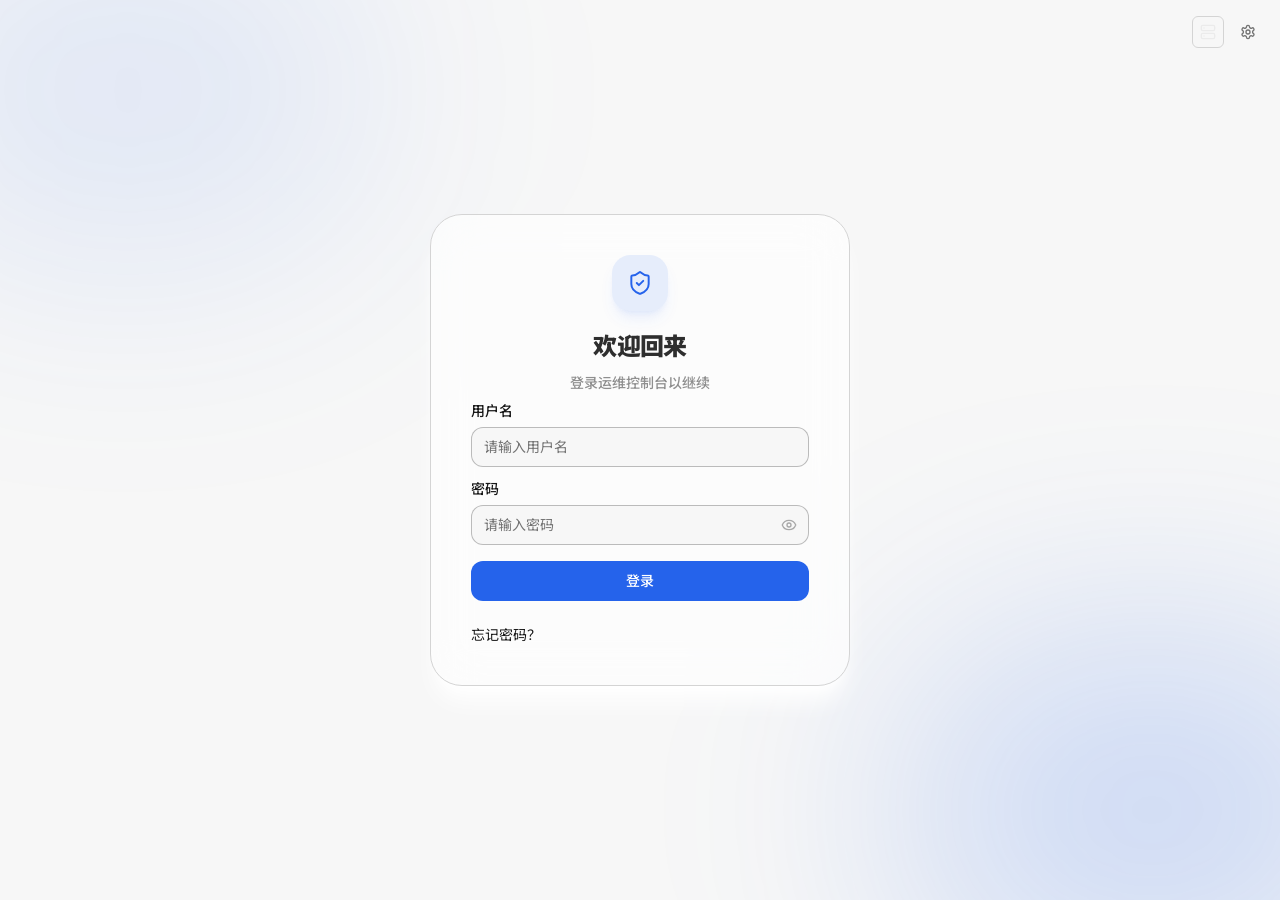
==== commit debd2d95: "frontend: publish 4d402373a379" ====
--- a/ops-ui/index.html
+++ b/ops-ui/index.html
@@ -6,8 +6,30 @@
     <meta name="theme-color" content="#f7f8fa" />
     <link rel="icon" type="image/svg+xml" href="favicon.svg" />
     <title>运维控制台</title>
-    <script type="module" crossorigin src="./assets/index-C5pG6fbg.js"></script>
-    <link rel="stylesheet" crossorigin href="./assets/index-Dyt6ixem.css">
+    <script>
+      // 首屏防闪烁：配色方案（scheme）缓存优先，兼容旧 zustand 'ui' 存储的主题；彩色 scheme 首帧用系统主题兑底
+      (() => {
+        let theme = null;
+        try {
+          let scheme = localStorage.getItem('lot-ui-scheme');
+          if (!scheme) {
+            const raw = localStorage.getItem('ui');
+            const legacyTheme = raw ? JSON.parse(raw)?.state?.theme : null;
+            scheme = legacyTheme === 'light' ? 'classic-light' : legacyTheme === 'dark' ? 'classic-dark' : 'auto';
+          }
+          if (scheme === 'classic-light') {
+            theme = 'light';
+          } else if (scheme === 'classic-dark') {
+            theme = 'dark';
+          } else {
+            theme = window.matchMedia('(prefers-color-scheme: dark)').matches ? 'dark' : 'light';
+          }
+          document.documentElement.classList.add(theme);
+        } catch { /* 解析失败时保持默认浅色 */ }
+      })();
+    </script>
+    <script type="module" crossorigin src="./assets/index-BnlKcWwL.js"></script>
+    <link rel="stylesheet" crossorigin href="./assets/index-DVDJ1_Yi.css">
   </head>
   <body>
     <div id="root"></div>
--- a/ops-ui/assets/index-DVDJ1_Yi.css
+++ b/ops-ui/assets/index-DVDJ1_Yi.css
@@ -0,0 +1 @@
+@import "https://fonts.googleapis.com/css2?family=DM+Sans:wght@400;500;600;700&family=Noto+Sans+SC:wght@400;500;600;700&display=swap";@layer properties{@supports (((-webkit-hyphens:none)) and (not (margin-trim:inline))) or ((-moz-orient:inline) and (not (color:rgb(from red r g b)))){*,:before,:after,::backdrop{--tw-translate-x:0;--tw-translate-y:0;--tw-translate-z:0;--tw-rotate-x:initial;--tw-rotate-y:initial;--tw-rotate-z:initial;--tw-skew-x:initial;--tw-skew-y:initial;--tw-space-y-reverse:0;--tw-space-x-reverse:0;--tw-divide-y-reverse:0;--tw-border-style:solid;--tw-leading:initial;--tw-font-weight:initial;--tw-tracking:initial;--tw-shadow:0 0 #0000;--tw-shadow-color:initial;--tw-shadow-alpha:100%;--tw-inset-shadow:0 0 #0000;--tw-inset-shadow-color:initial;--tw-inset-shadow-alpha:100%;--tw-ring-color:initial;--tw-ring-shadow:0 0 #0000;--tw-inset-ring-color:initial;--tw-inset-ring-shadow:0 0 #0000;--tw-ring-inset:initial;--tw-ring-offset-width:0px;--tw-ring-offset-color:#fff;--tw-ring-offset-shadow:0 0 #0000;--tw-outline-style:solid;--tw-blur:initial;--tw-brightness:initial;--tw-contrast:initial;--tw-grayscale:initial;--tw-hue-rotate:initial;--tw-invert:initial;--tw-opacity:initial;--tw-saturate:initial;--tw-sepia:initial;--tw-drop-shadow:initial;--tw-drop-shadow-color:initial;--tw-drop-shadow-alpha:100%;--tw-drop-shadow-size:initial;--tw-backdrop-blur:initial;--tw-backdrop-brightness:initial;--tw-backdrop-contrast:initial;--tw-backdrop-grayscale:initial;--tw-backdrop-hue-rotate:initial;--tw-backdrop-invert:initial;--tw-backdrop-opacity:initial;--tw-backdrop-saturate:initial;--tw-backdrop-sepia:initial;--tw-duration:initial;--tw-scale-x:1;--tw-scale-y:1;--tw-scale-z:1}}}@layer theme{:root,:host{--font-sans:-apple-system, BlinkMacSystemFont, "Segoe UI", Roboto, "Helvetica Neue", "Noto Sans", Arial, sans-serif, "Apple Color Emoji", "Segoe UI Emoji", "Segoe UI Symbol", "Noto Color Emoji";--font-mono:ui-monospace, SFMono-Regular, Menlo, Monaco, Consolas, "Liberation Mono", "Courier New", monospace;--color-red-50:oklch(97.1% .013 17.38);--color-red-300:oklch(80.8% .114 19.571);--color-red-400:oklch(70.4% .191 22.216);--color-red-600:oklch(57.7% .245 27.325);--color-amber-100:oklch(96.2% .059 95.617);--color-amber-500:oklch(76.9% .188 70.08);--color-amber-800:oklch(47.3% .137 46.201);--color-amber-900:oklch(41.4% .112 45.904);--color-green-50:oklch(98.2% .018 155.826);--color-green-100:oklch(96.2% .044 156.743);--color-green-500:oklch(72.3% .219 149.579);--color-green-600:oklch(62.7% .194 149.214);--color-green-900:oklch(39.3% .095 152.535);--color-green-950:oklch(26.6% .065 152.934);--color-emerald-100:oklch(95% .052 163.051);--color-emerald-400:oklch(76.5% .177 163.223);--color-emerald-500:oklch(69.6% .17 162.48);--color-emerald-600:oklch(59.6% .145 163.225);--color-emerald-700:oklch(50.8% .118 165.612);--color-emerald-800:oklch(43.2% .095 166.913);--color-emerald-900:oklch(37.8% .077 168.94);--color-teal-500:oklch(70.4% .14 182.503);--color-sky-500:oklch(68.5% .169 237.323);--color-violet-500:oklch(60.6% .25 292.717);--color-black:#000;--color-white:#fff;--spacing:.25rem;--container-lg:32rem;--container-2xl:42rem;--container-5xl:64rem;--text-xs:.75rem;--text-xs--line-height:calc(1 / .75);--text-sm:.875rem;--text-sm--line-height:calc(1.25 / .875);--text-base:1rem;--text-base--line-height:calc(1.5 / 1);--text-lg:1.125rem;--text-lg--line-height:calc(1.75 / 1.125);--text-xl:1.25rem;--text-xl--line-height:calc(1.75 / 1.25);--text-2xl:1.5rem;--text-2xl--line-height:calc(2 / 1.5);--text-3xl:1.875rem;--text-3xl--line-height:calc(2.25 / 1.875);--text-6xl:3.75rem;--text-6xl--line-height:1;--font-weight-medium:500;--font-weight-semibold:600;--font-weight-bold:700;--font-weight-black:900;--tracking-tight:-.025em;--tracking-normal:0em;--radius-sm:.25rem;--radius-md:.375rem;--radius-lg:.5rem;--radius-xl:.75rem;--radius-2xl:1rem;--animate-spin:spin 1s linear infinite;--blur-xl:24px;--default-transition-duration:.15s;--default-transition-timing-function:cubic-bezier(.4, 0, .2, 1);--default-font-family:var(--font-sans);--default-mono-font-family:var(--font-mono)}}@layer base{*,:after,:before,::backdrop{box-sizing:border-box;border:0 solid;margin:0;padding:0}::file-selector-button{box-sizing:border-box;border:0 solid;margin:0;padding:0}html,:host{-webkit-text-size-adjust:100%;tab-size:4;line-height:1.5;font-family:var(--default-font-family,-apple-system, BlinkMacSystemFont, "Segoe UI", Roboto, "Helvetica Neue", "Noto Sans", Arial, sans-serif, "Apple Color Emoji", "Segoe UI Emoji", "Segoe UI Symbol", "Noto Color Emoji");font-feature-settings:var(--default-font-feature-settings,normal);font-variation-settings:var(--default-font-variation-settings,normal);-webkit-tap-highlight-color:transparent}hr{height:0;color:inherit;border-top-width:1px}abbr:where([title]){-webkit-text-decoration:underline dotted;text-decoration:underline dotted}h1,h2,h3,h4,h5,h6{font-size:inherit;font-weight:inherit}a{color:inherit;-webkit-text-decoration:inherit;-webkit-text-decoration:inherit;-webkit-text-decoration:inherit;-webkit-text-decoration:inherit;text-decoration:inherit}b,strong{font-weight:bolder}code,kbd,samp,pre{font-family:var(--default-mono-font-family,ui-monospace, SFMono-Regular, Menlo, Monaco, Consolas, "Liberation Mono", "Courier New", monospace);font-feature-settings:var(--default-mono-font-feature-settings,normal);font-variation-settings:var(--default-mono-font-variation-settings,normal);font-size:1em}small{font-size:80%}sub,sup{vertical-align:baseline;font-size:75%;line-height:0;position:relative}sub{bottom:-.25em}sup{top:-.5em}table{text-indent:0;border-color:inherit;border-collapse:collapse}:-moz-focusring:where(:not(iframe)){outline:auto}progress{vertical-align:baseline}summary{display:list-item}ol,ul,menu{list-style:none}img,svg,video,canvas,audio,iframe,embed,object{vertical-align:middle;display:block}img,video{max-width:100%;height:auto}button,input,select,optgroup,textarea{font:inherit;font-feature-settings:inherit;font-variation-settings:inherit;letter-spacing:inherit;color:inherit;opacity:1;background-color:#0000;border-radius:0}::file-selector-button{font:inherit;font-feature-settings:inherit;font-variation-settings:inherit;letter-spacing:inherit;color:inherit;opacity:1;background-color:#0000;border-radius:0}:where(select:is([multiple],[size])) optgroup{font-weight:bolder}:where(select:is([multiple],[size])) optgroup option{padding-inline-start:20px}::file-selector-button{margin-inline-end:4px}::placeholder{opacity:1}@supports (not ((-webkit-appearance:-apple-pay-button))) or (contain-intrinsic-size:1px){::placeholder{color:currentColor}@supports (color:color-mix(in lab, red, red)){::placeholder{color:color-mix(in oklab, currentcolor 50%, transparent)}}}textarea{resize:vertical}::-webkit-search-decoration{-webkit-appearance:none}::-webkit-date-and-time-value{min-height:1lh;text-align:inherit}::-webkit-datetime-edit{display:inline-flex}::-webkit-datetime-edit-fields-wrapper{padding:0}::-webkit-datetime-edit{padding-block:0}::-webkit-datetime-edit-year-field{padding-block:0}::-webkit-datetime-edit-month-field{padding-block:0}::-webkit-datetime-edit-day-field{padding-block:0}::-webkit-datetime-edit-hour-field{padding-block:0}::-webkit-datetime-edit-minute-field{padding-block:0}::-webkit-datetime-edit-second-field{padding-block:0}::-webkit-datetime-edit-millisecond-field{padding-block:0}::-webkit-datetime-edit-meridiem-field{padding-block:0}::-webkit-calendar-picker-indicator{line-height:1}:-moz-ui-invalid{box-shadow:none}button,input:where([type=button],[type=reset],[type=submit]){appearance:button}::file-selector-button{appearance:button}::-webkit-inner-spin-button{height:auto}::-webkit-outer-spin-button{height:auto}[hidden]:where(:not([hidden=until-found])){display:none!important}body{background-color:var(--background);color:var(--foreground);-webkit-font-smoothing:antialiased;-moz-osx-font-smoothing:grayscale;transition-property:color,background-color,border-color,outline-color,text-decoration-color,fill,stroke,--tw-gradient-from,--tw-gradient-via,--tw-gradient-to;transition-timing-function:var(--tw-ease,var(--default-transition-timing-function));transition-duration:var(--tw-duration,var(--default-transition-duration));--tw-duration:.3s;font-feature-settings:"cv02", "cv03", "cv04", "cv11", "ss01";overscroll-behavior-y:none;transition-duration:.3s;animation-duration:.3s}}@layer components{.nav-item{align-items:center;gap:calc(var(--spacing) * 3);border-radius:var(--radius-xl);padding-inline:calc(var(--spacing) * 3);padding-block:calc(var(--spacing) * 2.5);font-size:var(--text-sm);line-height:var(--tw-leading,var(--text-sm--line-height));--tw-font-weight:var(--font-weight-medium);font-weight:var(--font-weight-medium);transition-property:all;transition-timing-function:var(--tw-ease,var(--default-transition-timing-function));transition-duration:var(--tw-duration,var(--default-transition-duration));--tw-duration:.2s;transition-duration:.2s;animation-duration:.2s;display:flex}.nav-item-active{background-color:var(--primary)}@supports (color:color-mix(in lab, red, red)){.nav-item-active{background-color:color-mix(in oklab, var(--primary) 10%, transparent)}}.nav-item-active{color:var(--primary)}.app-scroll-container{-webkit-overflow-scrolling:touch;padding-bottom:var(--safe-bottom);flex:1;overflow:hidden auto}.sidebar{z-index:30;border-right-style:var(--tw-border-style);background-color:var(--card);width:var(--sidebar-width);padding-top:var(--safe-top);inset-block:0;border-right-width:1px;flex-direction:column;display:flex;position:fixed;left:0}.sidebar-overlay{z-index:20;background-color:#00000080;position:fixed;inset:0}@supports (color:color-mix(in lab, red, red)){.sidebar-overlay{background-color:color-mix(in oklab, var(--color-black) 50%, transparent)}}.input{height:calc(var(--spacing) * 9);border-radius:var(--radius-md);border-style:var(--tw-border-style);border-width:1px;border-color:var(--input);background-color:var(--background);padding-inline:calc(var(--spacing) * 3);padding-block:calc(var(--spacing) * 2);font-size:var(--text-sm);line-height:var(--tw-leading,var(--text-sm--line-height));color:var(--foreground);--tw-shadow:0 1px 3px 0 var(--tw-shadow-color,#0000001a), 0 1px 2px -1px var(--tw-shadow-color,#0000001a);box-shadow:var(--tw-inset-shadow), var(--tw-inset-ring-shadow), var(--tw-ring-offset-shadow), var(--tw-ring-shadow), var(--tw-shadow);transition-property:color,background-color,border-color,outline-color,text-decoration-color,fill,stroke,--tw-gradient-from,--tw-gradient-via,--tw-gradient-to;transition-timing-function:var(--tw-ease,var(--default-transition-timing-function));transition-duration:var(--tw-duration,var(--default-transition-duration))}.input::placeholder{color:var(--muted-foreground)}.input:focus-visible{--tw-ring-shadow:var(--tw-ring-inset,) 0 0 0 calc(2px + var(--tw-ring-offset-width)) var(--tw-ring-color,currentcolor);box-shadow:var(--tw-inset-shadow), var(--tw-inset-ring-shadow), var(--tw-ring-offset-shadow), var(--tw-ring-shadow), var(--tw-shadow);--tw-ring-color:var(--ring);--tw-outline-style:none;outline-style:none}.input:disabled{cursor:not-allowed;opacity:.5}.filter-bar{margin-bottom:calc(var(--spacing) * 4);align-items:center;gap:calc(var(--spacing) * 2);flex-wrap:wrap;display:flex}.form-row{align-items:center;gap:calc(var(--spacing) * 3);flex-wrap:wrap;display:flex}.form-actions{margin-top:calc(var(--spacing) * 3);align-items:center;gap:calc(var(--spacing) * 3);flex-wrap:wrap;display:flex}.form-error{font-size:var(--text-sm);line-height:var(--tw-leading,var(--text-sm--line-height));color:var(--destructive)}.form-hint{font-size:var(--text-sm);line-height:var(--tw-leading,var(--text-sm--line-height));color:var(--muted-foreground)}.field-hint{font-size:var(--text-xs);line-height:var(--tw-leading,var(--text-xs--line-height));color:var(--muted-foreground)}.table-empty{height:calc(var(--spacing) * 14);text-align:center;color:var(--muted-foreground)}.row-actions{align-items:center;gap:calc(var(--spacing) * 2);display:flex}.row-actions button{height:calc(var(--spacing) * 8);border-radius:var(--radius-md);border-style:var(--tw-border-style);border-width:1px;border-color:var(--input);padding-inline:calc(var(--spacing) * 2.5);font-size:var(--text-xs);line-height:var(--tw-leading,var(--text-xs--line-height));color:var(--foreground);transition-property:color,background-color,border-color,outline-color,text-decoration-color,fill,stroke,--tw-gradient-from,--tw-gradient-via,--tw-gradient-to;transition-timing-function:var(--tw-ease,var(--default-transition-timing-function));transition-duration:var(--tw-duration,var(--default-transition-duration));background-color:#0000;align-items:center;display:inline-flex}@media (hover:hover){.row-actions button:hover{background-color:var(--accent);color:var(--accent-foreground)}}}@layer utilities{.pointer-events-auto{pointer-events:auto}.pointer-events-none{pointer-events:none}.sr-only{clip-path:inset(50%);white-space:nowrap;border-width:0;width:1px;height:1px;margin:-1px;padding:0;position:absolute;overflow:hidden}.absolute{position:absolute}.fixed{position:fixed}.relative{position:relative}.sticky{position:sticky}.-inset-2{inset:calc(var(--spacing) * -2)}.inset-0{inset:0}.inset-x-0{inset-inline:0}.inset-y-0{inset-block:0}.-top-\[10\%\]{top:-10%}.top-0{top:0}.top-1\/2{top:50%}.top-1\/3{top:33.3333%}.top-2{top:calc(var(--spacing) * 2)}.top-2\/3{top:66.6667%}.top-4{top:calc(var(--spacing) * 4)}.top-\[50\%\]{top:50%}.-right-\[10\%\]{right:-10%}.right-1{right:var(--spacing)}.right-2{right:calc(var(--spacing) * 2)}.right-3{right:calc(var(--spacing) * 3)}.right-4{right:calc(var(--spacing) * 4)}.right-8{right:calc(var(--spacing) * 8)}.-bottom-\[10\%\]{bottom:-10%}.bottom-0{bottom:0}.-left-\[10\%\]{left:-10%}.left-0{left:0}.left-1\/3{left:33.3333%}.left-2\/3{left:66.6667%}.left-3{left:calc(var(--spacing) * 3)}.left-\[50\%\]{left:50%}.z-0{z-index:0}.z-10{z-index:10}.z-20{z-index:20}.z-50{z-index:50}.z-\[51\]{z-index:51}.z-\[100\]{z-index:100}.-mx-1{margin-inline:calc(var(--spacing) * -1)}.mx-auto{margin-inline:auto}.my-1{margin-block:var(--spacing)}.mt-0\.5{margin-top:calc(var(--spacing) * .5)}.mt-1{margin-top:var(--spacing)}.mt-1\.5{margin-top:calc(var(--spacing) * 1.5)}.mt-2{margin-top:calc(var(--spacing) * 2)}.mt-2\.5{margin-top:calc(var(--spacing) * 2.5)}.mt-3{margin-top:calc(var(--spacing) * 3)}.mt-4{margin-top:calc(var(--spacing) * 4)}.mt-5{margin-top:calc(var(--spacing) * 5)}.mt-6{margin-top:calc(var(--spacing) * 6)}.mr-1{margin-right:var(--spacing)}.mr-1\.5{margin-right:calc(var(--spacing) * 1.5)}.mr-2{margin-right:calc(var(--spacing) * 2)}.mb-1{margin-bottom:var(--spacing)}.mb-1\.5{margin-bottom:calc(var(--spacing) * 1.5)}.mb-2{margin-bottom:calc(var(--spacing) * 2)}.mb-4{margin-bottom:calc(var(--spacing) * 4)}.mb-5{margin-bottom:calc(var(--spacing) * 5)}.ml-1{margin-left:var(--spacing)}.ml-2{margin-left:calc(var(--spacing) * 2)}.block{display:block}.flex{display:flex}.grid{display:grid}.hidden{display:none}.inline-block{display:inline-block}.inline-flex{display:inline-flex}.h-1{height:var(--spacing)}.h-2{height:calc(var(--spacing) * 2)}.h-3\.5{height:calc(var(--spacing) * 3.5)}.h-4{height:calc(var(--spacing) * 4)}.h-5{height:calc(var(--spacing) * 5)}.h-6{height:calc(var(--spacing) * 6)}.h-7{height:calc(var(--spacing) * 7)}.h-8{height:calc(var(--spacing) * 8)}.h-9{height:calc(var(--spacing) * 9)}.h-10{height:calc(var(--spacing) * 10)}.h-11{height:calc(var(--spacing) * 11)}.h-12{height:calc(var(--spacing) * 12)}.h-14{height:calc(var(--spacing) * 14)}.h-16{height:calc(var(--spacing) * 16)}.h-\[7px\]{height:7px}.h-\[30vh\]{height:30vh}.h-\[40\%\]{height:40%}.h-full{height:100%}.h-px{height:1px}.h-screen{height:100vh}.max-h-80{max-height:calc(var(--spacing) * 80)}.max-h-\[88dvh\]{max-height:88dvh}.max-h-screen{max-height:100vh}.min-h-8{min-height:calc(var(--spacing) * 8)}.min-h-9{min-height:calc(var(--spacing) * 9)}.min-h-11{min-height:calc(var(--spacing) * 11)}.min-h-40{min-height:calc(var(--spacing) * 40)}.min-h-\[60vh\]{min-height:60vh}.min-h-\[63px\]{min-height:63px}.min-h-\[96px\]{min-height:96px}.min-h-\[124px\]{min-height:124px}.min-h-\[200px\]{min-height:200px}.min-h-screen{min-height:100vh}.w-1{width:var(--spacing)}.w-2{width:calc(var(--spacing) * 2)}.w-3\.5{width:calc(var(--spacing) * 3.5)}.w-4{width:calc(var(--spacing) * 4)}.w-5{width:calc(var(--spacing) * 5)}.w-6{width:calc(var(--spacing) * 6)}.w-7{width:calc(var(--spacing) * 7)}.w-8{width:calc(var(--spacing) * 8)}.w-9{width:calc(var(--spacing) * 9)}.w-10{width:calc(var(--spacing) * 10)}.w-12{width:calc(var(--spacing) * 12)}.w-14{width:calc(var(--spacing) * 14)}.w-16{width:calc(var(--spacing) * 16)}.w-44{width:calc(var(--spacing) * 44)}.w-52{width:calc(var(--spacing) * 52)}.w-\[7px\]{width:7px}.w-\[40\%\]{width:40%}.w-full{width:100%}.w-px{width:1px}.max-w-2xl{max-width:var(--container-2xl)}.max-w-5xl{max-width:var(--container-5xl)}.max-w-\[420px\]{max-width:420px}.max-w-lg{max-width:var(--container-lg)}.min-w-0{min-width:0}.min-w-32{min-width:calc(var(--spacing) * 32)}.min-w-44{min-width:calc(var(--spacing) * 44)}.min-w-\[8rem\]{min-width:8rem}.flex-1{flex:1}.shrink-0{flex-shrink:0}.caption-bottom{caption-side:bottom}.-translate-x-full{--tw-translate-x:-100%;translate:var(--tw-translate-x) var(--tw-translate-y)}.translate-x-0{--tw-translate-x:0px;translate:var(--tw-translate-x) var(--tw-translate-y)}.translate-x-\[-50\%\]{--tw-translate-x:-50%;translate:var(--tw-translate-x) var(--tw-translate-y)}.-translate-y-1\/2{--tw-translate-y:calc(calc(1 / 2 * 100%) * -1);translate:var(--tw-translate-x) var(--tw-translate-y)}.translate-y-\[-50\%\]{--tw-translate-y:-50%;translate:var(--tw-translate-x) var(--tw-translate-y)}.rotate-180{rotate:180deg}.transform{transform:var(--tw-rotate-x,) var(--tw-rotate-y,) var(--tw-rotate-z,) var(--tw-skew-x,) var(--tw-skew-y,)}.animate-spin{animation:var(--animate-spin)}.cursor-default{cursor:default}.cursor-move{cursor:move}.cursor-pointer{cursor:pointer}.touch-none{touch-action:none}.grid-cols-1{grid-template-columns:repeat(1,minmax(0,1fr))}.grid-cols-2{grid-template-columns:repeat(2,minmax(0,1fr))}.grid-cols-3{grid-template-columns:repeat(3,minmax(0,1fr))}.grid-cols-4{grid-template-columns:repeat(4,minmax(0,1fr))}.flex-col{flex-direction:column}.flex-col-reverse{flex-direction:column-reverse}.flex-wrap{flex-wrap:wrap}.items-center{align-items:center}.items-end{align-items:flex-end}.justify-between{justify-content:space-between}.justify-center{justify-content:center}.justify-end{justify-content:flex-end}.justify-start{justify-content:flex-start}.gap-1{gap:var(--spacing)}.gap-1\.5{gap:calc(var(--spacing) * 1.5)}.gap-2{gap:calc(var(--spacing) * 2)}.gap-3{gap:calc(var(--spacing) * 3)}.gap-3\.5{gap:calc(var(--spacing) * 3.5)}.gap-4{gap:calc(var(--spacing) * 4)}:where(.space-y-1>:not(:last-child)){--tw-space-y-reverse:0;margin-block-start:calc(var(--spacing) * var(--tw-space-y-reverse));margin-block-end:calc(var(--spacing) * calc(1 - var(--tw-space-y-reverse)))}:where(.space-y-1\.5>:not(:last-child)){--tw-space-y-reverse:0;margin-block-start:calc(calc(var(--spacing) * 1.5) * var(--tw-space-y-reverse));margin-block-end:calc(calc(var(--spacing) * 1.5) * calc(1 - var(--tw-space-y-reverse)))}:where(.space-y-2>:not(:last-child)){--tw-space-y-reverse:0;margin-block-start:calc(calc(var(--spacing) * 2) * var(--tw-space-y-reverse));margin-block-end:calc(calc(var(--spacing) * 2) * calc(1 - var(--tw-space-y-reverse)))}:where(.space-y-3>:not(:last-child)){--tw-space-y-reverse:0;margin-block-start:calc(calc(var(--spacing) * 3) * var(--tw-space-y-reverse));margin-block-end:calc(calc(var(--spacing) * 3) * calc(1 - var(--tw-space-y-reverse)))}:where(.space-y-4>:not(:last-child)){--tw-space-y-reverse:0;margin-block-start:calc(calc(var(--spacing) * 4) * var(--tw-space-y-reverse));margin-block-end:calc(calc(var(--spacing) * 4) * calc(1 - var(--tw-space-y-reverse)))}:where(.space-y-5>:not(:last-child)){--tw-space-y-reverse:0;margin-block-start:calc(calc(var(--spacing) * 5) * var(--tw-space-y-reverse));margin-block-end:calc(calc(var(--spacing) * 5) * calc(1 - var(--tw-space-y-reverse)))}.gap-x-6{column-gap:calc(var(--spacing) * 6)}:where(.space-x-4>:not(:last-child)){--tw-space-x-reverse:0;margin-inline-start:calc(calc(var(--spacing) * 4) * var(--tw-space-x-reverse));margin-inline-end:calc(calc(var(--spacing) * 4) * calc(1 - var(--tw-space-x-reverse)))}.gap-y-3{row-gap:calc(var(--spacing) * 3)}:where(.divide-y>:not(:last-child)){--tw-divide-y-reverse:0;border-bottom-style:var(--tw-border-style);border-top-style:var(--tw-border-style);border-top-width:calc(1px * var(--tw-divide-y-reverse));border-bottom-width:calc(1px * calc(1 - var(--tw-divide-y-reverse)))}:where(.divide-border>:not(:last-child)){border-color:var(--border)}.truncate{text-overflow:ellipsis;white-space:nowrap;overflow:hidden}.overflow-auto{overflow:auto}.overflow-hidden{overflow:hidden}.overflow-x-auto{overflow-x:auto}.overflow-y-auto{overflow-y:auto}.rounded{border-radius:.75rem}.rounded-2xl{border-radius:var(--radius-2xl)}.rounded-\[1\.15rem\]{border-radius:1.15rem}.rounded-\[2rem\]{border-radius:2rem}.rounded-full{border-radius:2147483647px}.rounded-lg{border-radius:var(--radius-lg)}.rounded-md{border-radius:var(--radius-md)}.rounded-sm{border-radius:var(--radius-sm)}.rounded-xl{border-radius:var(--radius-xl)}.rounded-t-2xl{border-top-left-radius:var(--radius-2xl);border-top-right-radius:var(--radius-2xl)}.border{border-style:var(--tw-border-style);border-width:1px}.border-2{border-style:var(--tw-border-style);border-width:2px}.border-t{border-top-style:var(--tw-border-style);border-top-width:1px}.border-b{border-bottom-style:var(--tw-border-style);border-bottom-width:1px}.border-dashed{--tw-border-style:dashed;border-style:dashed}.border-border{border-color:var(--border)}.border-destructive,.border-destructive\/30{border-color:var(--destructive)}@supports (color:color-mix(in lab, red, red)){.border-destructive\/30{border-color:color-mix(in oklab, var(--destructive) 30%, transparent)}}.border-emerald-600\/30{border-color:#0097674d}@supports (color:color-mix(in lab, red, red)){.border-emerald-600\/30{border-color:color-mix(in oklab, var(--color-emerald-600) 30%, transparent)}}.border-foreground{border-color:var(--foreground)}.border-green-500{border-color:var(--color-green-500)}.border-input{border-color:var(--input)}.border-muted-foreground\/30{border-color:var(--muted-foreground)}@supports (color:color-mix(in lab, red, red)){.border-muted-foreground\/30{border-color:color-mix(in oklab, var(--muted-foreground) 30%, transparent)}}.border-primary{border-color:var(--primary)}.border-transparent{border-color:#0000}.border-white{border-color:var(--color-white)}.bg-amber-100{background-color:var(--color-amber-100)}.bg-amber-500{background-color:var(--color-amber-500)}.bg-background,.bg-background\/80{background-color:var(--background)}@supports (color:color-mix(in lab, red, red)){.bg-background\/80{background-color:color-mix(in oklab, var(--background) 80%, transparent)}}.bg-black\/55{background-color:#0000008c}@supports (color:color-mix(in lab, red, red)){.bg-black\/55{background-color:color-mix(in oklab, var(--color-black) 55%, transparent)}}.bg-black\/80{background-color:#000c}@supports (color:color-mix(in lab, red, red)){.bg-black\/80{background-color:color-mix(in oklab, var(--color-black) 80%, transparent)}}.bg-border{background-color:var(--border)}.bg-card,.bg-card\/70{background-color:var(--card)}@supports (color:color-mix(in lab, red, red)){.bg-card\/70{background-color:color-mix(in oklab, var(--card) 70%, transparent)}}.bg-destructive,.bg-destructive\/5{background-color:var(--destructive)}@supports (color:color-mix(in lab, red, red)){.bg-destructive\/5{background-color:color-mix(in oklab, var(--destructive) 5%, transparent)}}.bg-emerald-100{background-color:var(--color-emerald-100)}.bg-emerald-500{background-color:var(--color-emerald-500)}.bg-emerald-600\/5{background-color:#0097670d}@supports (color:color-mix(in lab, red, red)){.bg-emerald-600\/5{background-color:color-mix(in oklab, var(--color-emerald-600) 5%, transparent)}}.bg-green-50{background-color:var(--color-green-50)}.bg-muted{background-color:var(--muted)}.bg-muted-foreground\/40{background-color:var(--muted-foreground)}@supports (color:color-mix(in lab, red, red)){.bg-muted-foreground\/40{background-color:color-mix(in oklab, var(--muted-foreground) 40%, transparent)}}.bg-muted\/40{background-color:var(--muted)}@supports (color:color-mix(in lab, red, red)){.bg-muted\/40{background-color:color-mix(in oklab, var(--muted) 40%, transparent)}}.bg-muted\/50{background-color:var(--muted)}@supports (color:color-mix(in lab, red, red)){.bg-muted\/50{background-color:color-mix(in oklab, var(--muted) 50%, transparent)}}.bg-popover{background-color:var(--popover)}.bg-primary,.bg-primary\/10{background-color:var(--primary)}@supports (color:color-mix(in lab, red, red)){.bg-primary\/10{background-color:color-mix(in oklab, var(--primary) 10%, transparent)}}.bg-primary\/20{background-color:var(--primary)}@supports (color:color-mix(in lab, red, red)){.bg-primary\/20{background-color:color-mix(in oklab, var(--primary) 20%, transparent)}}.bg-primary\/40{background-color:var(--primary)}@supports (color:color-mix(in lab, red, red)){.bg-primary\/40{background-color:color-mix(in oklab, var(--primary) 40%, transparent)}}.bg-secondary{background-color:var(--secondary)}.bg-sky-500{background-color:var(--color-sky-500)}.bg-teal-500{background-color:var(--color-teal-500)}.bg-transparent{background-color:#0000}.bg-violet-500{background-color:var(--color-violet-500)}.bg-white\/40{background-color:#fff6}@supports (color:color-mix(in lab, red, red)){.bg-white\/40{background-color:color-mix(in oklab, var(--color-white) 40%, transparent)}}.p-0{padding:0}.p-1{padding:var(--spacing)}.p-1\.5{padding:calc(var(--spacing) * 1.5)}.p-2\.5{padding:calc(var(--spacing) * 2.5)}.p-3{padding:calc(var(--spacing) * 3)}.p-4{padding:calc(var(--spacing) * 4)}.p-5{padding:calc(var(--spacing) * 5)}.p-6{padding:calc(var(--spacing) * 6)}.p-8{padding:calc(var(--spacing) * 8)}.px-1{padding-inline:var(--spacing)}.px-2{padding-inline:calc(var(--spacing) * 2)}.px-2\.5{padding-inline:calc(var(--spacing) * 2.5)}.px-3{padding-inline:calc(var(--spacing) * 3)}.px-4{padding-inline:calc(var(--spacing) * 4)}.px-6{padding-inline:calc(var(--spacing) * 6)}.px-8{padding-inline:calc(var(--spacing) * 8)}.py-0\.5{padding-block:calc(var(--spacing) * .5)}.py-1{padding-block:var(--spacing)}.py-1\.5{padding-block:calc(var(--spacing) * 1.5)}.py-2{padding-block:calc(var(--spacing) * 2)}.py-2\.5{padding-block:calc(var(--spacing) * 2.5)}.py-4{padding-block:calc(var(--spacing) * 4)}.py-6{padding-block:calc(var(--spacing) * 6)}.py-8{padding-block:calc(var(--spacing) * 8)}.py-10{padding-block:calc(var(--spacing) * 10)}.py-12{padding-block:calc(var(--spacing) * 12)}.pt-0{padding-top:0}.pt-1{padding-top:var(--spacing)}.pt-4{padding-top:calc(var(--spacing) * 4)}.pt-8{padding-top:calc(var(--spacing) * 8)}.pr-3{padding-right:calc(var(--spacing) * 3)}.pr-8{padding-right:calc(var(--spacing) * 8)}.pr-10{padding-right:calc(var(--spacing) * 10)}.pr-12{padding-right:calc(var(--spacing) * 12)}.pr-16{padding-right:calc(var(--spacing) * 16)}.pb-0\.5{padding-bottom:calc(var(--spacing) * .5)}.pb-2{padding-bottom:calc(var(--spacing) * 2)}.pb-3{padding-bottom:calc(var(--spacing) * 3)}.pb-6{padding-bottom:calc(var(--spacing) * 6)}.pb-8{padding-bottom:calc(var(--spacing) * 8)}.pl-3{padding-left:calc(var(--spacing) * 3)}.pl-8{padding-left:calc(var(--spacing) * 8)}.pl-10{padding-left:calc(var(--spacing) * 10)}.text-center{text-align:center}.text-left{text-align:left}.align-middle{vertical-align:middle}.font-mono{font-family:var(--font-mono)}.text-2xl{font-size:var(--text-2xl);line-height:var(--tw-leading,var(--text-2xl--line-height))}.text-6xl{font-size:var(--text-6xl);line-height:var(--tw-leading,var(--text-6xl--line-height))}.text-base{font-size:var(--text-base);line-height:var(--tw-leading,var(--text-base--line-height))}.text-lg{font-size:var(--text-lg);line-height:var(--tw-leading,var(--text-lg--line-height))}.text-sm{font-size:var(--text-sm);line-height:var(--tw-leading,var(--text-sm--line-height))}.text-xl{font-size:var(--text-xl);line-height:var(--tw-leading,var(--text-xl--line-height))}.text-xs{font-size:var(--text-xs);line-height:var(--tw-leading,var(--text-xs--line-height))}.text-\[0\.625rem\]{font-size:.625rem}.text-\[0\.6875rem\]{font-size:.6875rem}.text-\[11px\]{font-size:11px}.text-\[13px\]{font-size:13px}.text-\[15px\]{font-size:15px}.leading-none{--tw-leading:1;line-height:1}.font-black{--tw-font-weight:var(--font-weight-black);font-weight:var(--font-weight-black)}.font-bold{--tw-font-weight:var(--font-weight-bold);font-weight:var(--font-weight-bold)}.font-medium{--tw-font-weight:var(--font-weight-medium);font-weight:var(--font-weight-medium)}.font-semibold{--tw-font-weight:var(--font-weight-semibold);font-weight:var(--font-weight-semibold)}.tracking-\[0\.08em\]{--tw-tracking:.08em;letter-spacing:.08em}.tracking-\[0\.15em\]{--tw-tracking:.15em;letter-spacing:.15em}.tracking-normal{--tw-tracking:var(--tracking-normal);letter-spacing:var(--tracking-normal)}.tracking-tight{--tw-tracking:var(--tracking-tight);letter-spacing:var(--tracking-tight)}.whitespace-nowrap{white-space:nowrap}.text-amber-800{color:var(--color-amber-800)}.text-card-foreground{color:var(--card-foreground)}.text-destructive{color:var(--destructive)}.text-destructive-foreground{color:var(--destructive-foreground)}.text-emerald-600{color:var(--color-emerald-600)}.text-emerald-700{color:var(--color-emerald-700)}.text-emerald-800{color:var(--color-emerald-800)}.text-foreground,.text-foreground\/50{color:var(--foreground)}@supports (color:color-mix(in lab, red, red)){.text-foreground\/50{color:color-mix(in oklab, var(--foreground) 50%, transparent)}}.text-foreground\/90{color:var(--foreground)}@supports (color:color-mix(in lab, red, red)){.text-foreground\/90{color:color-mix(in oklab, var(--foreground) 90%, transparent)}}.text-green-600{color:var(--color-green-600)}.text-green-900{color:var(--color-green-900)}.text-muted-foreground,.text-muted-foreground\/30{color:var(--muted-foreground)}@supports (color:color-mix(in lab, red, red)){.text-muted-foreground\/30{color:color-mix(in oklab, var(--muted-foreground) 30%, transparent)}}.text-muted-foreground\/60{color:var(--muted-foreground)}@supports (color:color-mix(in lab, red, red)){.text-muted-foreground\/60{color:color-mix(in oklab, var(--muted-foreground) 60%, transparent)}}.text-muted-foreground\/70{color:var(--muted-foreground)}@supports (color:color-mix(in lab, red, red)){.text-muted-foreground\/70{color:color-mix(in oklab, var(--muted-foreground) 70%, transparent)}}.text-muted-foreground\/80{color:var(--muted-foreground)}@supports (color:color-mix(in lab, red, red)){.text-muted-foreground\/80{color:color-mix(in oklab, var(--muted-foreground) 80%, transparent)}}.text-popover-foreground{color:var(--popover-foreground)}.text-primary{color:var(--primary)}.text-primary-foreground{color:var(--primary-foreground)}.text-secondary-foreground{color:var(--secondary-foreground)}.normal-case{text-transform:none}.uppercase{text-transform:uppercase}.underline-offset-4{text-underline-offset:4px}.accent-primary{accent-color:var(--primary)}.opacity-0{opacity:0}.opacity-70{opacity:.7}.opacity-90{opacity:.9}.shadow{--tw-shadow:0 1px 3px 0 var(--tw-shadow-color,#0000001a), 0 1px 2px -1px var(--tw-shadow-color,#0000001a);box-shadow:var(--tw-inset-shadow), var(--tw-inset-ring-shadow), var(--tw-ring-offset-shadow), var(--tw-ring-shadow), var(--tw-shadow)}.shadow-\[0_0_0_1px_rgba\(0\,0\,0\,0\.6\)\]{--tw-shadow:0 0 0 1px var(--tw-shadow-color,#0009);box-shadow:var(--tw-inset-shadow), var(--tw-inset-ring-shadow), var(--tw-ring-offset-shadow), var(--tw-ring-shadow), var(--tw-shadow)}.shadow-\[0_0_0_3px_rgba\(230\,161\,58\,0\.12\)\]{--tw-shadow:0 0 0 3px var(--tw-shadow-color,#e6a13a1f);box-shadow:var(--tw-inset-shadow), var(--tw-inset-ring-shadow), var(--tw-ring-offset-shadow), var(--tw-ring-shadow), var(--tw-shadow)}.shadow-lg{--tw-shadow:0 10px 15px -3px var(--tw-shadow-color,#0000001a), 0 4px 6px -4px var(--tw-shadow-color,#0000001a);box-shadow:var(--tw-inset-shadow), var(--tw-inset-ring-shadow), var(--tw-ring-offset-shadow), var(--tw-ring-shadow), var(--tw-shadow)}.shadow-md{--tw-shadow:0 4px 6px -1px var(--tw-shadow-color,#0000001a), 0 2px 4px -2px var(--tw-shadow-color,#0000001a);box-shadow:var(--tw-inset-shadow), var(--tw-inset-ring-shadow), var(--tw-ring-offset-shadow), var(--tw-ring-shadow), var(--tw-shadow)}.shadow-xl{--tw-shadow:0 20px 25px -5px var(--tw-shadow-color,#0000001a), 0 8px 10px -6px var(--tw-shadow-color,#0000001a);box-shadow:var(--tw-inset-shadow), var(--tw-inset-ring-shadow), var(--tw-ring-offset-shadow), var(--tw-ring-shadow), var(--tw-shadow)}.shadow-card{--tw-shadow-color:var(--card)}@supports (color:color-mix(in lab, red, red)){.shadow-card{--tw-shadow-color:color-mix(in oklab, var(--card) var(--tw-shadow-alpha), transparent)}}.shadow-primary\/10{--tw-shadow-color:var(--primary)}@supports (color:color-mix(in lab, red, red)){.shadow-primary\/10{--tw-shadow-color:color-mix(in oklab, color-mix(in oklab, var(--primary) 10%, transparent) var(--tw-shadow-alpha), transparent)}}.ring-offset-background{--tw-ring-offset-color:var(--background)}.outline{outline-style:var(--tw-outline-style);outline-width:1px}.blur-\[120px\]{--tw-blur:blur(120px);filter:var(--tw-blur,) var(--tw-brightness,) var(--tw-contrast,) var(--tw-grayscale,) var(--tw-hue-rotate,) var(--tw-invert,) var(--tw-saturate,) var(--tw-sepia,) var(--tw-drop-shadow,)}.filter{filter:var(--tw-blur,) var(--tw-brightness,) var(--tw-contrast,) var(--tw-grayscale,) var(--tw-hue-rotate,) var(--tw-invert,) var(--tw-saturate,) var(--tw-sepia,) var(--tw-drop-shadow,)}.backdrop-blur-xl{--tw-backdrop-blur:blur(var(--blur-xl));-webkit-backdrop-filter:var(--tw-backdrop-blur,) var(--tw-backdrop-brightness,) var(--tw-backdrop-contrast,) var(--tw-backdrop-grayscale,) var(--tw-backdrop-hue-rotate,) var(--tw-backdrop-invert,) var(--tw-backdrop-opacity,) var(--tw-backdrop-saturate,) var(--tw-backdrop-sepia,);backdrop-filter:var(--tw-backdrop-blur,) var(--tw-backdrop-brightness,) var(--tw-backdrop-contrast,) var(--tw-backdrop-grayscale,) var(--tw-backdrop-hue-rotate,) var(--tw-backdrop-invert,) var(--tw-backdrop-opacity,) var(--tw-backdrop-saturate,) var(--tw-backdrop-sepia,)}.transition-all{transition-property:all;transition-timing-function:var(--tw-ease,var(--default-transition-timing-function));transition-duration:var(--tw-duration,var(--default-transition-duration))}.transition-colors{transition-property:color,background-color,border-color,outline-color,text-decoration-color,fill,stroke,--tw-gradient-from,--tw-gradient-via,--tw-gradient-to;transition-timing-function:var(--tw-ease,var(--default-transition-timing-function));transition-duration:var(--tw-duration,var(--default-transition-duration))}.transition-opacity{transition-property:opacity;transition-timing-function:var(--tw-ease,var(--default-transition-timing-function));transition-duration:var(--tw-duration,var(--default-transition-duration))}.transition-transform{transition-property:transform,translate,scale,rotate;transition-timing-function:var(--tw-ease,var(--default-transition-timing-function));transition-duration:var(--tw-duration,var(--default-transition-duration))}.duration-200{--tw-duration:.2s;transition-duration:.2s}.duration-300{--tw-duration:.3s;transition-duration:.3s}.animate-in{--tw-enter-opacity:initial;--tw-enter-scale:initial;--tw-enter-rotate:initial;--tw-enter-translate-x:initial;--tw-enter-translate-y:initial;animation-name:enter;animation-duration:.15s}.outline-none{--tw-outline-style:none;outline-style:none}.select-none{-webkit-user-select:none;user-select:none}.duration-200{animation-duration:.2s}.duration-300{animation-duration:.3s}.running{animation-play-state:running}.group-focus-within\:text-primary:is(:where(.group):focus-within *){color:var(--primary)}@media (hover:hover){.group-hover\:opacity-100:is(:where(.group):hover *){opacity:1}}.group-\[\.destructive\]\:border-muted\/40:is(:where(.group).destructive *){border-color:var(--muted)}@supports (color:color-mix(in lab, red, red)){.group-\[\.destructive\]\:border-muted\/40:is(:where(.group).destructive *){border-color:color-mix(in oklab, var(--muted) 40%, transparent)}}.group-\[\.destructive\]\:text-red-300:is(:where(.group).destructive *){color:var(--color-red-300)}.peer-disabled\:cursor-not-allowed:is(:where(.peer):disabled~*){cursor:not-allowed}.peer-disabled\:opacity-70:is(:where(.peer):disabled~*){opacity:.7}.file\:border-0::file-selector-button{border-style:var(--tw-border-style);border-width:0}.file\:bg-transparent::file-selector-button{background-color:#0000}.file\:text-sm::file-selector-button{font-size:var(--text-sm);line-height:var(--tw-leading,var(--text-sm--line-height))}.file\:font-medium::file-selector-button{--tw-font-weight:var(--font-weight-medium);font-weight:var(--font-weight-medium)}.placeholder\:text-muted-foreground::placeholder{color:var(--muted-foreground)}.last\:border-0:last-child{border-style:var(--tw-border-style);border-width:0}@media (hover:hover){.hover\:scale-110:hover{--tw-scale-x:110%;--tw-scale-y:110%;--tw-scale-z:110%;scale:var(--tw-scale-x) var(--tw-scale-y)}.hover\:border-destructive\/40:hover{border-color:var(--destructive)}@supports (color:color-mix(in lab, red, red)){.hover\:border-destructive\/40:hover{border-color:color-mix(in oklab, var(--destructive) 40%, transparent)}}.hover\:border-primary:hover{border-color:var(--primary)}.hover\:bg-accent:hover,.hover\:bg-accent\/40:hover{background-color:var(--accent)}@supports (color:color-mix(in lab, red, red)){.hover\:bg-accent\/40:hover{background-color:color-mix(in oklab, var(--accent) 40%, transparent)}}.hover\:bg-accent\/50:hover{background-color:var(--accent)}@supports (color:color-mix(in lab, red, red)){.hover\:bg-accent\/50:hover{background-color:color-mix(in oklab, var(--accent) 50%, transparent)}}.hover\:bg-destructive\/80:hover{background-color:var(--destructive)}@supports (color:color-mix(in lab, red, red)){.hover\:bg-destructive\/80:hover{background-color:color-mix(in oklab, var(--destructive) 80%, transparent)}}.hover\:bg-destructive\/90:hover{background-color:var(--destructive)}@supports (color:color-mix(in lab, red, red)){.hover\:bg-destructive\/90:hover{background-color:color-mix(in oklab, var(--destructive) 90%, transparent)}}.hover\:bg-muted\/50:hover{background-color:var(--muted)}@supports (color:color-mix(in lab, red, red)){.hover\:bg-muted\/50:hover{background-color:color-mix(in oklab, var(--muted) 50%, transparent)}}.hover\:bg-muted\/60:hover{background-color:var(--muted)}@supports (color:color-mix(in lab, red, red)){.hover\:bg-muted\/60:hover{background-color:color-mix(in oklab, var(--muted) 60%, transparent)}}.hover\:bg-primary\/80:hover{background-color:var(--primary)}@supports (color:color-mix(in lab, red, red)){.hover\:bg-primary\/80:hover{background-color:color-mix(in oklab, var(--primary) 80%, transparent)}}.hover\:bg-primary\/90:hover{background-color:var(--primary)}@supports (color:color-mix(in lab, red, red)){.hover\:bg-primary\/90:hover{background-color:color-mix(in oklab, var(--primary) 90%, transparent)}}.hover\:bg-secondary:hover,.hover\:bg-secondary\/80:hover{background-color:var(--secondary)}@supports (color:color-mix(in lab, red, red)){.hover\:bg-secondary\/80:hover{background-color:color-mix(in oklab, var(--secondary) 80%, transparent)}}.hover\:text-accent-foreground:hover{color:var(--accent-foreground)}.hover\:text-destructive:hover{color:var(--destructive)}.hover\:text-foreground:hover{color:var(--foreground)}.hover\:text-muted-foreground:hover{color:var(--muted-foreground)}.hover\:text-primary:hover{color:var(--primary)}.hover\:underline:hover{text-decoration-line:underline}.hover\:opacity-100:hover{opacity:1}.group-\[\.destructive\]\:hover\:border-destructive\/30:is(:where(.group).destructive *):hover{border-color:var(--destructive)}@supports (color:color-mix(in lab, red, red)){.group-\[\.destructive\]\:hover\:border-destructive\/30:is(:where(.group).destructive *):hover{border-color:color-mix(in oklab, var(--destructive) 30%, transparent)}}.group-\[\.destructive\]\:hover\:bg-destructive:is(:where(.group).destructive *):hover{background-color:var(--destructive)}.group-\[\.destructive\]\:hover\:text-destructive-foreground:is(:where(.group).destructive *):hover{color:var(--destructive-foreground)}.group-\[\.destructive\]\:hover\:text-red-50:is(:where(.group).destructive *):hover{color:var(--color-red-50)}}.focus\:bg-accent:focus{background-color:var(--accent)}.focus\:text-accent-foreground:focus{color:var(--accent-foreground)}.focus\:text-destructive:focus{color:var(--destructive)}.focus\:opacity-100:focus{opacity:1}.focus\:ring-1:focus{--tw-ring-shadow:var(--tw-ring-inset,) 0 0 0 calc(1px + var(--tw-ring-offset-width)) var(--tw-ring-color,currentcolor);box-shadow:var(--tw-inset-shadow), var(--tw-inset-ring-shadow), var(--tw-ring-offset-shadow), var(--tw-ring-shadow), var(--tw-shadow)}.focus\:ring-2:focus{--tw-ring-shadow:var(--tw-ring-inset,) 0 0 0 calc(2px + var(--tw-ring-offset-width)) var(--tw-ring-color,currentcolor);box-shadow:var(--tw-inset-shadow), var(--tw-inset-ring-shadow), var(--tw-ring-offset-shadow), var(--tw-ring-shadow), var(--tw-shadow)}.focus\:ring-ring:focus{--tw-ring-color:var(--ring)}.focus\:ring-offset-2:focus{--tw-ring-offset-width:2px;--tw-ring-offset-shadow:var(--tw-ring-inset,) 0 0 0 var(--tw-ring-offset-width) var(--tw-ring-offset-color)}.focus\:outline-none:focus{--tw-outline-style:none;outline-style:none}.group-\[\.destructive\]\:focus\:ring-destructive:is(:where(.group).destructive *):focus{--tw-ring-color:var(--destructive)}.group-\[\.destructive\]\:focus\:ring-red-400:is(:where(.group).destructive *):focus{--tw-ring-color:var(--color-red-400)}.group-\[\.destructive\]\:focus\:ring-offset-red-600:is(:where(.group).destructive *):focus{--tw-ring-offset-color:var(--color-red-600)}.focus-visible\:ring-2:focus-visible{--tw-ring-shadow:var(--tw-ring-inset,) 0 0 0 calc(2px + var(--tw-ring-offset-width)) var(--tw-ring-color,currentcolor);box-shadow:var(--tw-inset-shadow), var(--tw-inset-ring-shadow), var(--tw-ring-offset-shadow), var(--tw-ring-shadow), var(--tw-shadow)}.focus-visible\:ring-ring:focus-visible{--tw-ring-color:var(--ring)}.focus-visible\:ring-offset-2:focus-visible{--tw-ring-offset-width:2px;--tw-ring-offset-shadow:var(--tw-ring-inset,) 0 0 0 var(--tw-ring-offset-width) var(--tw-ring-offset-color)}.focus-visible\:outline-none:focus-visible{--tw-outline-style:none;outline-style:none}.disabled\:pointer-events-none:disabled{pointer-events:none}.disabled\:cursor-not-allowed:disabled{cursor:not-allowed}.disabled\:opacity-50:disabled{opacity:.5}.data-\[disabled\]\:pointer-events-none[data-disabled]{pointer-events:none}.data-\[disabled\]\:opacity-50[data-disabled]{opacity:.5}.data-\[side\=bottom\]\:slide-in-from-top-2[data-side=bottom]{--tw-enter-translate-y:-.5rem}.data-\[state\=active\]\:bg-background[data-state=active]{background-color:var(--background)}.data-\[state\=active\]\:text-foreground[data-state=active]{color:var(--foreground)}.data-\[state\=active\]\:shadow-sm[data-state=active]{--tw-shadow:0 1px 3px 0 var(--tw-shadow-color,#0000001a), 0 1px 2px -1px var(--tw-shadow-color,#0000001a);box-shadow:var(--tw-inset-shadow), var(--tw-inset-ring-shadow), var(--tw-ring-offset-shadow), var(--tw-ring-shadow), var(--tw-shadow)}.data-\[state\=checked\]\:bg-accent[data-state=checked]{background-color:var(--accent)}.data-\[state\=checked\]\:text-accent-foreground[data-state=checked]{color:var(--accent-foreground)}.data-\[state\=closed\]\:animate-out[data-state=closed]{--tw-exit-opacity:initial;--tw-exit-scale:initial;--tw-exit-rotate:initial;--tw-exit-translate-x:initial;--tw-exit-translate-y:initial;animation-name:exit;animation-duration:.15s}.data-\[state\=closed\]\:fade-out-0[data-state=closed]{--tw-exit-opacity:0}.data-\[state\=closed\]\:fade-out-80[data-state=closed]{--tw-exit-opacity:.8}.data-\[state\=closed\]\:slide-out-to-bottom[data-state=closed]{--tw-exit-translate-y:100%}.data-\[state\=closed\]\:slide-out-to-right-full[data-state=closed]{--tw-exit-translate-x:100%}.data-\[state\=closed\]\:zoom-out-95[data-state=closed]{--tw-exit-scale:.95}.data-\[state\=open\]\:bg-accent[data-state=open]{background-color:var(--accent)}.data-\[state\=open\]\:text-muted-foreground[data-state=open]{color:var(--muted-foreground)}.data-\[state\=open\]\:animate-in[data-state=open]{--tw-enter-opacity:initial;--tw-enter-scale:initial;--tw-enter-rotate:initial;--tw-enter-translate-x:initial;--tw-enter-translate-y:initial;animation-name:enter;animation-duration:.15s}.data-\[state\=open\]\:fade-in-0[data-state=open]{--tw-enter-opacity:0}.data-\[state\=open\]\:slide-in-from-bottom[data-state=open]{--tw-enter-translate-y:100%}.data-\[state\=open\]\:slide-in-from-top-full[data-state=open]{--tw-enter-translate-y:-100%}.data-\[state\=open\]\:zoom-in-95[data-state=open]{--tw-enter-scale:.95}.data-\[state\=selected\]\:bg-muted[data-state=selected]{background-color:var(--muted)}.data-\[swipe\=cancel\]\:translate-x-0[data-swipe=cancel]{--tw-translate-x:0px;translate:var(--tw-translate-x) var(--tw-translate-y)}.data-\[swipe\=end\]\:translate-x-\[var\(--radix-toast-swipe-end-x\)\][data-swipe=end]{--tw-translate-x:var(--radix-toast-swipe-end-x);translate:var(--tw-translate-x) var(--tw-translate-y)}.data-\[swipe\=end\]\:animate-out[data-swipe=end]{--tw-exit-opacity:initial;--tw-exit-scale:initial;--tw-exit-rotate:initial;--tw-exit-translate-x:initial;--tw-exit-translate-y:initial;animation-name:exit;animation-duration:.15s}.data-\[swipe\=move\]\:translate-x-\[var\(--radix-toast-swipe-move-x\)\][data-swipe=move]{--tw-translate-x:var(--radix-toast-swipe-move-x);translate:var(--tw-translate-x) var(--tw-translate-y)}.data-\[swipe\=move\]\:transition-none[data-swipe=move]{transition-property:none}@media (width>=40rem){.sm\:top-\[50\%\]{top:50%}.sm\:top-auto{top:auto}.sm\:right-0{right:0}.sm\:bottom-0{bottom:0}.sm\:bottom-auto{bottom:auto}.sm\:left-\[50\%\]{left:50%}.sm\:mt-0{margin-top:0}.sm\:block{display:block}.sm\:max-w-lg{max-width:var(--container-lg)}.sm\:translate-x-\[-50\%\]{--tw-translate-x:-50%;translate:var(--tw-translate-x) var(--tw-translate-y)}.sm\:translate-y-\[-50\%\]{--tw-translate-y:-50%;translate:var(--tw-translate-x) var(--tw-translate-y)}.sm\:grid-cols-2{grid-template-columns:repeat(2,minmax(0,1fr))}.sm\:grid-cols-3{grid-template-columns:repeat(3,minmax(0,1fr))}.sm\:grid-cols-4{grid-template-columns:repeat(4,minmax(0,1fr))}.sm\:flex-col{flex-direction:column}.sm\:flex-row{flex-direction:row}.sm\:justify-end{justify-content:flex-end}:where(.sm\:space-x-2>:not(:last-child)){--tw-space-x-reverse:0;margin-inline-start:calc(calc(var(--spacing) * 2) * var(--tw-space-x-reverse));margin-inline-end:calc(calc(var(--spacing) * 2) * calc(1 - var(--tw-space-x-reverse)))}.sm\:rounded-2xl{border-radius:var(--radius-2xl)}.sm\:py-10{padding-block:calc(var(--spacing) * 10)}.sm\:pb-5{padding-bottom:calc(var(--spacing) * 5)}.sm\:text-left{text-align:left}.sm\:data-\[state\=closed\]\:slide-out-to-left-1\/2[data-state=closed]{--tw-exit-translate-x:-50%}.sm\:data-\[state\=closed\]\:slide-out-to-top-\[48\%\][data-state=closed]{--tw-exit-translate-y:-48%}.sm\:data-\[state\=closed\]\:zoom-out-95[data-state=closed]{--tw-exit-scale:.95}.data-\[state\=open\]\:sm\:slide-in-from-bottom-full[data-state=open]{--tw-enter-translate-y:100%}.sm\:data-\[state\=open\]\:slide-in-from-left-1\/2[data-state=open]{--tw-enter-translate-x:-50%}.sm\:data-\[state\=open\]\:slide-in-from-top-\[48\%\][data-state=open]{--tw-enter-translate-y:-48%}.sm\:data-\[state\=open\]\:zoom-in-95[data-state=open]{--tw-enter-scale:.95}}@media (width>=48rem){.md\:relative{position:relative}.md\:z-0{z-index:0}.md\:flex{display:flex}.md\:hidden{display:none}.md\:max-w-\[420px\]{max-width:420px}.md\:translate-x-0{--tw-translate-x:0px;translate:var(--tw-translate-x) var(--tw-translate-y)}.md\:flex-row{flex-direction:row}.md\:items-end{align-items:flex-end}.md\:justify-between{justify-content:space-between}.md\:px-10{padding-inline:calc(var(--spacing) * 10)}.md\:py-6{padding-block:calc(var(--spacing) * 6)}.md\:pt-10{padding-top:calc(var(--spacing) * 10)}.md\:pb-10{padding-bottom:calc(var(--spacing) * 10)}.md\:text-2xl{font-size:var(--text-2xl);line-height:var(--tw-leading,var(--text-2xl--line-height))}.md\:text-3xl{font-size:var(--text-3xl);line-height:var(--tw-leading,var(--text-3xl--line-height))}.md\:text-sm{font-size:var(--text-sm);line-height:var(--tw-leading,var(--text-sm--line-height))}}@media (width>=64rem){.lg\:grid-cols-3{grid-template-columns:repeat(3,minmax(0,1fr))}.lg\:grid-cols-4{grid-template-columns:repeat(4,minmax(0,1fr))}.lg\:grid-cols-\[minmax\(0\,1\.25fr\)_minmax\(300px\,0\.75fr\)\]{grid-template-columns:minmax(0,1.25fr) minmax(300px,.75fr)}}.dark\:bg-amber-900:where(.dark,.dark *){background-color:var(--color-amber-900)}.dark\:bg-emerald-900:where(.dark,.dark *){background-color:var(--color-emerald-900)}.dark\:bg-green-950:where(.dark,.dark *){background-color:var(--color-green-950)}.dark\:text-amber-100:where(.dark,.dark *){color:var(--color-amber-100)}.dark\:text-emerald-100:where(.dark,.dark *){color:var(--color-emerald-100)}.dark\:text-emerald-400:where(.dark,.dark *){color:var(--color-emerald-400)}.dark\:text-green-100:where(.dark,.dark *){color:var(--color-green-100)}.\[\&_tr\]\:border-b tr{border-bottom-style:var(--tw-border-style);border-bottom-width:1px}.\[\&_tr\:last-child\]\:border-0 tr:last-child{border-style:var(--tw-border-style);border-width:0}.\[\&\:has\(\[role\=checkbox\]\)\]\:pr-0:has([role=checkbox]){padding-right:0}.\[\&\>tr\]\:last\:border-b-0>tr:last-child{border-bottom-style:var(--tw-border-style);border-bottom-width:0}}:root{--lightningcss-light:initial;--lightningcss-dark: ;color-scheme:light;--background:#f7f7f7;--foreground:#171717;--card:hsl(0 0% 100%/calc(var(--surface-alpha) * var(--surface-opacity)));--card-foreground:#171717;--popover:#fff;--popover-foreground:#171717;--primary:#2563eb;--primary-foreground:#fff;--secondary:#ebebeb;--secondary-foreground:#171717;--muted:#ebebeb;--muted-foreground:#737373;--accent:#ebebeb;--accent-foreground:#171717;--destructive:#e52e2e;--destructive-foreground:#fafafa;--border:#d4d4d4;--input:hsl(0 0% 72%/calc(var(--surface-alpha) * var(--surface-opacity)));--ring:#2563eb;--surface-alpha:.95;--surface-blur:12px;--surface-opacity:1;--content-alpha:.9;--skin-bg-image:none;--skin-bg-dim:0}.dark{--lightningcss-light: ;--lightningcss-dark:initial;color-scheme:dark;--background:#0a0a0a;--foreground:#eee;--card:hsl(0 0% 7.8%/calc(var(--surface-alpha) * var(--surface-opacity)));--card-foreground:#eee;--popover:#141414;--popover-foreground:#eee;--primary:#3b82f6;--primary-foreground:#fff;--secondary:#1f1f1f;--secondary-foreground:#eee;--muted:#1f1f1f;--muted-foreground:#888;--accent:#262626;--accent-foreground:#eee;--destructive:#7f1d1d;--destructive-foreground:#f2f2f2;--border:#2b2b2b;--input:hsl(0 0% 22%/calc(var(--surface-alpha) * var(--surface-opacity)));--ring:#3b82f6}.skin-backdrop{z-index:-1;background-color:var(--background);background-image:linear-gradient(rgb(0 0 0/var(--skin-bg-dim)), rgb(0 0 0/var(--skin-bg-dim))), var(--skin-bg-image);background-position:50%,50%;background-size:cover,cover;background-attachment:fixed;transition:background-color .3s;position:fixed;inset:0}.surface-header{background-color:var(--background)}@supports (color:color-mix(in lab, red, red)){.surface-header{background-color:color-mix(in oklab, var(--background) calc(95% * var(--surface-opacity)), transparent)}}.surface-header{-webkit-backdrop-filter:blur(12px)}.surface-control{background-color:var(--background)}@supports (color:color-mix(in lab, red, red)){.surface-control{background-color:color-mix(in oklab, var(--background) calc(95% * var(--surface-opacity)), transparent)}}:root{font-synthesis:none;text-rendering:optimizelegibility;--sidebar-width:224px;--tabbar-height:56px;--safe-top:env(safe-area-inset-top,0px);--safe-bottom:env(safe-area-inset-bottom,0px);font-family:DM Sans,Noto Sans SC,sans-serif}@keyframes enter{0%{opacity:var(--tw-enter-opacity,1);transform:translate3d(var(--tw-enter-translate-x,0), var(--tw-enter-translate-y,0), 0) scale3d(var(--tw-enter-scale,1), var(--tw-enter-scale,1), var(--tw-enter-scale,1)) rotate(var(--tw-enter-rotate,0))}}@keyframes exit{to{opacity:var(--tw-exit-opacity,1);transform:translate3d(var(--tw-exit-translate-x,0), var(--tw-exit-translate-y,0), 0) scale3d(var(--tw-exit-scale,1), var(--tw-exit-scale,1), var(--tw-exit-scale,1)) rotate(var(--tw-exit-rotate,0))}}@property --tw-translate-x{syntax:"*";inherits:false;initial-value:0}@property --tw-translate-y{syntax:"*";inherits:false;initial-value:0}@property --tw-translate-z{syntax:"*";inherits:false;initial-value:0}@property --tw-rotate-x{syntax:"*";inherits:false}@property --tw-rotate-y{syntax:"*";inherits:false}@property --tw-rotate-z{syntax:"*";inherits:false}@property --tw-skew-x{syntax:"*";inherits:false}@property --tw-skew-y{syntax:"*";inherits:false}@property --tw-space-y-reverse{syntax:"*";inherits:false;initial-value:0}@property --tw-space-x-reverse{syntax:"*";inherits:false;initial-value:0}@property --tw-divide-y-reverse{syntax:"*";inherits:false;initial-value:0}@property --tw-border-style{syntax:"*";inherits:false;initial-value:solid}@property --tw-leading{syntax:"*";inherits:false}@property --tw-font-weight{syntax:"*";inherits:false}@property --tw-tracking{syntax:"*";inherits:false}@property --tw-shadow{syntax:"*";inherits:false;initial-value:0 0 #0000}@property --tw-shadow-color{syntax:"*";inherits:false}@property --tw-shadow-alpha{syntax:"<percentage>";inherits:false;initial-value:100%}@property --tw-inset-shadow{syntax:"*";inherits:false;initial-value:0 0 #0000}@property --tw-inset-shadow-color{syntax:"*";inherits:false}@property --tw-inset-shadow-alpha{syntax:"<percentage>";inherits:false;initial-value:100%}@property --tw-ring-color{syntax:"*";inherits:false}@property --tw-ring-shadow{syntax:"*";inherits:false;initial-value:0 0 #0000}@property --tw-inset-ring-color{syntax:"*";inherits:false}@property --tw-inset-ring-shadow{syntax:"*";inherits:false;initial-value:0 0 #0000}@property --tw-ring-inset{syntax:"*";inherits:false}@property --tw-ring-offset-width{syntax:"<length>";inherits:false;initial-value:0}@property --tw-ring-offset-color{syntax:"*";inherits:false;initial-value:#fff}@property --tw-ring-offset-shadow{syntax:"*";inherits:false;initial-value:0 0 #0000}@property --tw-outline-style{syntax:"*";inherits:false;initial-value:solid}@property --tw-blur{syntax:"*";inherits:false}@property --tw-brightness{syntax:"*";inherits:false}@property --tw-contrast{syntax:"*";inherits:false}@property --tw-grayscale{syntax:"*";inherits:false}@property --tw-hue-rotate{syntax:"*";inherits:false}@property --tw-invert{syntax:"*";inherits:false}@property --tw-opacity{syntax:"*";inherits:false}@property --tw-saturate{syntax:"*";inherits:false}@property --tw-sepia{syntax:"*";inherits:false}@property --tw-drop-shadow{syntax:"*";inherits:false}@property --tw-drop-shadow-color{syntax:"*";inherits:false}@property --tw-drop-shadow-alpha{syntax:"<percentage>";inherits:false;initial-value:100%}@property --tw-drop-shadow-size{syntax:"*";inherits:false}@property --tw-backdrop-blur{syntax:"*";inherits:false}@property --tw-backdrop-brightness{syntax:"*";inherits:false}@property --tw-backdrop-contrast{syntax:"*";inherits:false}@property --tw-backdrop-grayscale{syntax:"*";inherits:false}@property --tw-backdrop-hue-rotate{syntax:"*";inherits:false}@property --tw-backdrop-invert{syntax:"*";inherits:false}@property --tw-backdrop-opacity{syntax:"*";inherits:false}@property --tw-backdrop-saturate{syntax:"*";inherits:false}@property --tw-backdrop-sepia{syntax:"*";inherits:false}@property --tw-duration{syntax:"*";inherits:false}@property --tw-scale-x{syntax:"*";inherits:false;initial-value:1}@property --tw-scale-y{syntax:"*";inherits:false;initial-value:1}@property --tw-scale-z{syntax:"*";inherits:false;initial-value:1}@keyframes spin{to{transform:rotate(360deg)}}
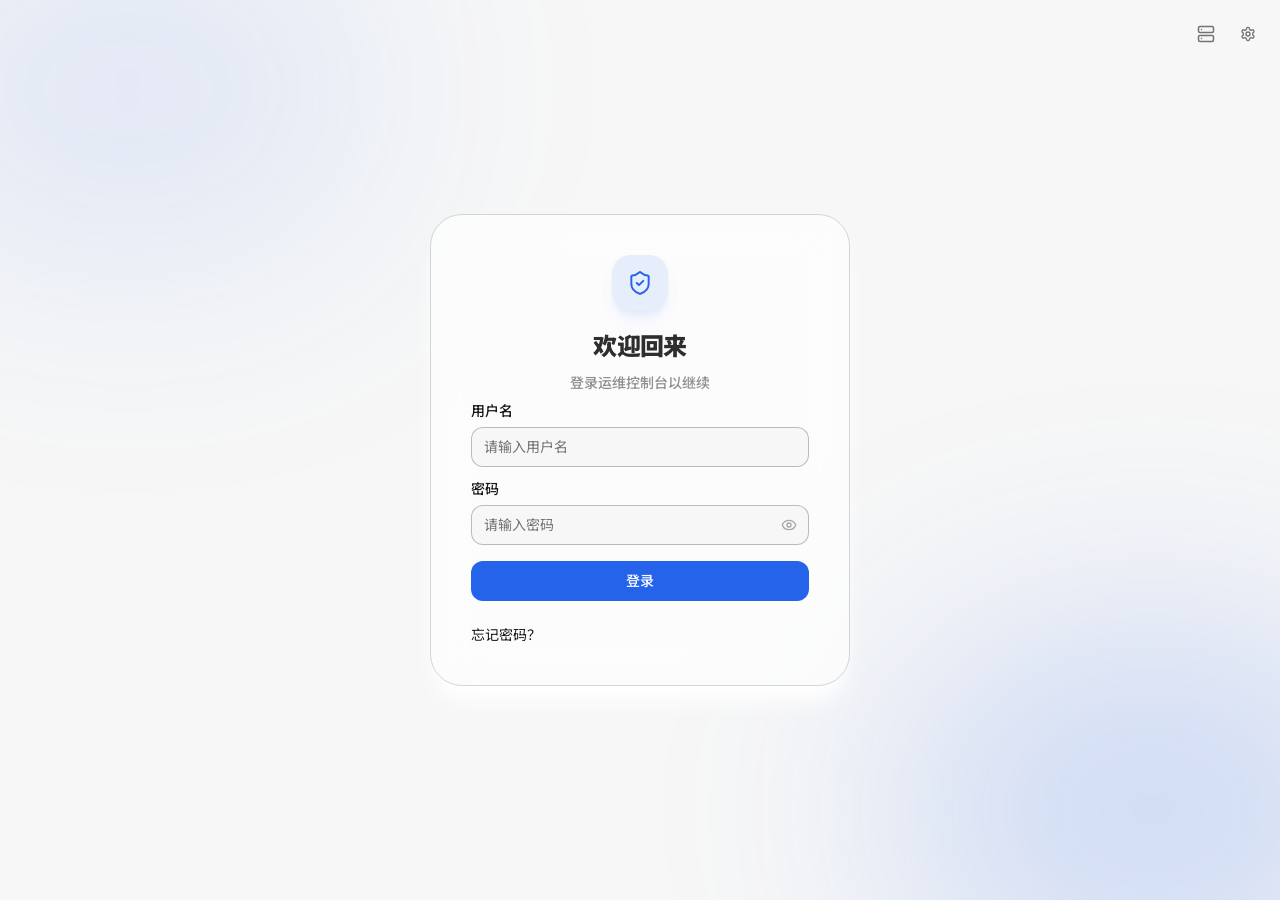
==== commit a0de17b3: "frontend: publish 72b5b282ab6f" ====
--- a/ops-ui/index.html
+++ b/ops-ui/index.html
@@ -28,8 +28,8 @@
         } catch { /* 解析失败时保持默认浅色 */ }
       })();
     </script>
-    <script type="module" crossorigin src="./assets/index-BnlKcWwL.js"></script>
-    <link rel="stylesheet" crossorigin href="./assets/index-DVDJ1_Yi.css">
+    <script type="module" crossorigin src="./assets/index-B7AmIvwC.js"></script>
+    <link rel="stylesheet" crossorigin href="./assets/index-BnIavZlW.css">
   </head>
   <body>
     <div id="root"></div>
--- a/ops-ui/assets/index-BnIavZlW.css
+++ b/ops-ui/assets/index-BnIavZlW.css
@@ -0,0 +1 @@
+@import "https://fonts.googleapis.com/css2?family=DM+Sans:wght@400;500;600;700&family=Noto+Sans+SC:wght@400;500;600;700&display=swap";@layer properties{@supports (((-webkit-hyphens:none)) and (not (margin-trim:inline))) or ((-moz-orient:inline) and (not (color:rgb(from red r g b)))){*,:before,:after,::backdrop{--tw-translate-x:0;--tw-translate-y:0;--tw-translate-z:0;--tw-space-y-reverse:0;--tw-space-x-reverse:0;--tw-divide-y-reverse:0;--tw-border-style:solid;--tw-leading:initial;--tw-font-weight:initial;--tw-tracking:initial;--tw-shadow:0 0 #0000;--tw-shadow-color:initial;--tw-shadow-alpha:100%;--tw-inset-shadow:0 0 #0000;--tw-inset-shadow-color:initial;--tw-inset-shadow-alpha:100%;--tw-ring-color:initial;--tw-ring-shadow:0 0 #0000;--tw-inset-ring-color:initial;--tw-inset-ring-shadow:0 0 #0000;--tw-ring-inset:initial;--tw-ring-offset-width:0px;--tw-ring-offset-color:#fff;--tw-ring-offset-shadow:0 0 #0000;--tw-outline-style:solid;--tw-blur:initial;--tw-brightness:initial;--tw-contrast:initial;--tw-grayscale:initial;--tw-hue-rotate:initial;--tw-invert:initial;--tw-opacity:initial;--tw-saturate:initial;--tw-sepia:initial;--tw-drop-shadow:initial;--tw-drop-shadow-color:initial;--tw-drop-shadow-alpha:100%;--tw-drop-shadow-size:initial;--tw-backdrop-blur:initial;--tw-backdrop-brightness:initial;--tw-backdrop-contrast:initial;--tw-backdrop-grayscale:initial;--tw-backdrop-hue-rotate:initial;--tw-backdrop-invert:initial;--tw-backdrop-opacity:initial;--tw-backdrop-saturate:initial;--tw-backdrop-sepia:initial;--tw-duration:initial;--tw-scale-x:1;--tw-scale-y:1;--tw-scale-z:1}}}@layer theme{:root,:host{--font-sans:-apple-system, BlinkMacSystemFont, "Segoe UI", Roboto, "Helvetica Neue", "Noto Sans", Arial, sans-serif, "Apple Color Emoji", "Segoe UI Emoji", "Segoe UI Symbol", "Noto Color Emoji";--font-mono:ui-monospace, SFMono-Regular, Menlo, Monaco, Consolas, "Liberation Mono", "Courier New", monospace;--color-red-50:oklch(97.1% .013 17.38);--color-red-300:oklch(80.8% .114 19.571);--color-red-400:oklch(70.4% .191 22.216);--color-red-600:oklch(57.7% .245 27.325);--color-amber-100:oklch(96.2% .059 95.617);--color-amber-500:oklch(76.9% .188 70.08);--color-amber-800:oklch(47.3% .137 46.201);--color-amber-900:oklch(41.4% .112 45.904);--color-green-50:oklch(98.2% .018 155.826);--color-green-100:oklch(96.2% .044 156.743);--color-green-500:oklch(72.3% .219 149.579);--color-green-600:oklch(62.7% .194 149.214);--color-green-900:oklch(39.3% .095 152.535);--color-green-950:oklch(26.6% .065 152.934);--color-emerald-100:oklch(95% .052 163.051);--color-emerald-400:oklch(76.5% .177 163.223);--color-emerald-500:oklch(69.6% .17 162.48);--color-emerald-600:oklch(59.6% .145 163.225);--color-emerald-700:oklch(50.8% .118 165.612);--color-emerald-800:oklch(43.2% .095 166.913);--color-emerald-900:oklch(37.8% .077 168.94);--color-teal-500:oklch(70.4% .14 182.503);--color-sky-500:oklch(68.5% .169 237.323);--color-violet-500:oklch(60.6% .25 292.717);--color-black:#000;--color-white:#fff;--spacing:.25rem;--container-lg:32rem;--container-xl:36rem;--container-2xl:42rem;--container-5xl:64rem;--text-xs:.75rem;--text-xs--line-height:calc(1 / .75);--text-sm:.875rem;--text-sm--line-height:calc(1.25 / .875);--text-base:1rem;--text-base--line-height:calc(1.5 / 1);--text-lg:1.125rem;--text-lg--line-height:calc(1.75 / 1.125);--text-xl:1.25rem;--text-xl--line-height:calc(1.75 / 1.25);--text-2xl:1.5rem;--text-2xl--line-height:calc(2 / 1.5);--text-3xl:1.875rem;--text-3xl--line-height:calc(2.25 / 1.875);--text-6xl:3.75rem;--text-6xl--line-height:1;--font-weight-medium:500;--font-weight-semibold:600;--font-weight-bold:700;--font-weight-black:900;--tracking-tight:-.025em;--tracking-normal:0em;--radius-sm:.25rem;--radius-md:.375rem;--radius-lg:.5rem;--radius-xl:.75rem;--radius-2xl:1rem;--animate-spin:spin 1s linear infinite;--blur-xl:24px;--default-transition-duration:.15s;--default-transition-timing-function:cubic-bezier(.4, 0, .2, 1);--default-font-family:var(--font-sans);--default-mono-font-family:var(--font-mono)}}@layer base{*,:after,:before,::backdrop{box-sizing:border-box;border:0 solid;margin:0;padding:0}::file-selector-button{box-sizing:border-box;border:0 solid;margin:0;padding:0}html,:host{-webkit-text-size-adjust:100%;tab-size:4;line-height:1.5;font-family:var(--default-font-family,-apple-system, BlinkMacSystemFont, "Segoe UI", Roboto, "Helvetica Neue", "Noto Sans", Arial, sans-serif, "Apple Color Emoji", "Segoe UI Emoji", "Segoe UI Symbol", "Noto Color Emoji");font-feature-settings:var(--default-font-feature-settings,normal);font-variation-settings:var(--default-font-variation-settings,normal);-webkit-tap-highlight-color:transparent}hr{height:0;color:inherit;border-top-width:1px}abbr:where([title]){-webkit-text-decoration:underline dotted;text-decoration:underline dotted}h1,h2,h3,h4,h5,h6{font-size:inherit;font-weight:inherit}a{color:inherit;-webkit-text-decoration:inherit;-webkit-text-decoration:inherit;-webkit-text-decoration:inherit;-webkit-text-decoration:inherit;text-decoration:inherit}b,strong{font-weight:bolder}code,kbd,samp,pre{font-family:var(--default-mono-font-family,ui-monospace, SFMono-Regular, Menlo, Monaco, Consolas, "Liberation Mono", "Courier New", monospace);font-feature-settings:var(--default-mono-font-feature-settings,normal);font-variation-settings:var(--default-mono-font-variation-settings,normal);font-size:1em}small{font-size:80%}sub,sup{vertical-align:baseline;font-size:75%;line-height:0;position:relative}sub{bottom:-.25em}sup{top:-.5em}table{text-indent:0;border-color:inherit;border-collapse:collapse}:-moz-focusring:where(:not(iframe)){outline:auto}progress{vertical-align:baseline}summary{display:list-item}ol,ul,menu{list-style:none}img,svg,video,canvas,audio,iframe,embed,object{vertical-align:middle;display:block}img,video{max-width:100%;height:auto}button,input,select,optgroup,textarea{font:inherit;font-feature-settings:inherit;font-variation-settings:inherit;letter-spacing:inherit;color:inherit;opacity:1;background-color:#0000;border-radius:0}::file-selector-button{font:inherit;font-feature-settings:inherit;font-variation-settings:inherit;letter-spacing:inherit;color:inherit;opacity:1;background-color:#0000;border-radius:0}:where(select:is([multiple],[size])) optgroup{font-weight:bolder}:where(select:is([multiple],[size])) optgroup option{padding-inline-start:20px}::file-selector-button{margin-inline-end:4px}::placeholder{opacity:1}@supports (not ((-webkit-appearance:-apple-pay-button))) or (contain-intrinsic-size:1px){::placeholder{color:currentColor}@supports (color:color-mix(in lab, red, red)){::placeholder{color:color-mix(in oklab, currentcolor 50%, transparent)}}}textarea{resize:vertical}::-webkit-search-decoration{-webkit-appearance:none}::-webkit-date-and-time-value{min-height:1lh;text-align:inherit}::-webkit-datetime-edit{display:inline-flex}::-webkit-datetime-edit-fields-wrapper{padding:0}::-webkit-datetime-edit{padding-block:0}::-webkit-datetime-edit-year-field{padding-block:0}::-webkit-datetime-edit-month-field{padding-block:0}::-webkit-datetime-edit-day-field{padding-block:0}::-webkit-datetime-edit-hour-field{padding-block:0}::-webkit-datetime-edit-minute-field{padding-block:0}::-webkit-datetime-edit-second-field{padding-block:0}::-webkit-datetime-edit-millisecond-field{padding-block:0}::-webkit-datetime-edit-meridiem-field{padding-block:0}::-webkit-calendar-picker-indicator{line-height:1}:-moz-ui-invalid{box-shadow:none}button,input:where([type=button],[type=reset],[type=submit]){appearance:button}::file-selector-button{appearance:button}::-webkit-inner-spin-button{height:auto}::-webkit-outer-spin-button{height:auto}[hidden]:where(:not([hidden=until-found])){display:none!important}body{background-color:var(--background);color:var(--foreground);-webkit-font-smoothing:antialiased;-moz-osx-font-smoothing:grayscale;transition-property:color,background-color,border-color,outline-color,text-decoration-color,fill,stroke,--tw-gradient-from,--tw-gradient-via,--tw-gradient-to;transition-timing-function:var(--tw-ease,var(--default-transition-timing-function));transition-duration:var(--tw-duration,var(--default-transition-duration));--tw-duration:.3s;font-feature-settings:"cv02", "cv03", "cv04", "cv11", "ss01";overscroll-behavior-y:none;transition-duration:.3s;animation-duration:.3s}}@layer components{.nav-item{align-items:center;gap:calc(var(--spacing) * 3);border-radius:var(--radius-xl);padding-inline:calc(var(--spacing) * 3);padding-block:calc(var(--spacing) * 2.5);font-size:var(--text-sm);line-height:var(--tw-leading,var(--text-sm--line-height));--tw-font-weight:var(--font-weight-medium);font-weight:var(--font-weight-medium);transition-property:all;transition-timing-function:var(--tw-ease,var(--default-transition-timing-function));transition-duration:var(--tw-duration,var(--default-transition-duration));--tw-duration:.2s;transition-duration:.2s;animation-duration:.2s;display:flex}.nav-item-active{background-color:var(--primary)}@supports (color:color-mix(in lab, red, red)){.nav-item-active{background-color:color-mix(in oklab, var(--primary) 10%, transparent)}}.nav-item-active{color:var(--primary)}.app-scroll-container{-webkit-overflow-scrolling:touch;padding-bottom:var(--safe-bottom);flex:1;overflow:hidden auto}.sidebar{z-index:30;border-right-style:var(--tw-border-style);background-color:var(--card);width:var(--sidebar-width);padding-top:var(--safe-top);inset-block:0;border-right-width:1px;flex-direction:column;display:flex;position:fixed;left:0}.sidebar-overlay{z-index:20;background-color:#00000080;position:fixed;inset:0}@supports (color:color-mix(in lab, red, red)){.sidebar-overlay{background-color:color-mix(in oklab, var(--color-black) 50%, transparent)}}.input{height:calc(var(--spacing) * 9);border-radius:var(--radius-md);border-style:var(--tw-border-style);border-width:1px;border-color:var(--input);background-color:var(--background);padding-inline:calc(var(--spacing) * 3);padding-block:calc(var(--spacing) * 2);font-size:var(--text-sm);line-height:var(--tw-leading,var(--text-sm--line-height));color:var(--foreground);--tw-shadow:0 1px 3px 0 var(--tw-shadow-color,#0000001a), 0 1px 2px -1px var(--tw-shadow-color,#0000001a);box-shadow:var(--tw-inset-shadow), var(--tw-inset-ring-shadow), var(--tw-ring-offset-shadow), var(--tw-ring-shadow), var(--tw-shadow);transition-property:color,background-color,border-color,outline-color,text-decoration-color,fill,stroke,--tw-gradient-from,--tw-gradient-via,--tw-gradient-to;transition-timing-function:var(--tw-ease,var(--default-transition-timing-function));transition-duration:var(--tw-duration,var(--default-transition-duration))}.input::placeholder{color:var(--muted-foreground)}.input:focus-visible{--tw-ring-shadow:var(--tw-ring-inset,) 0 0 0 calc(2px + var(--tw-ring-offset-width)) var(--tw-ring-color,currentcolor);box-shadow:var(--tw-inset-shadow), var(--tw-inset-ring-shadow), var(--tw-ring-offset-shadow), var(--tw-ring-shadow), var(--tw-shadow);--tw-ring-color:var(--ring);--tw-outline-style:none;outline-style:none}.input:disabled{cursor:not-allowed;opacity:.5}.filter-bar{margin-bottom:calc(var(--spacing) * 4);align-items:center;gap:calc(var(--spacing) * 2);flex-wrap:wrap;display:flex}.form-row{align-items:center;gap:calc(var(--spacing) * 3);flex-wrap:wrap;display:flex}.form-actions{margin-top:calc(var(--spacing) * 3);align-items:center;gap:calc(var(--spacing) * 3);flex-wrap:wrap;display:flex}.form-error{font-size:var(--text-sm);line-height:var(--tw-leading,var(--text-sm--line-height));color:var(--destructive)}.form-hint{font-size:var(--text-sm);line-height:var(--tw-leading,var(--text-sm--line-height));color:var(--muted-foreground)}.field-hint{font-size:var(--text-xs);line-height:var(--tw-leading,var(--text-xs--line-height));color:var(--muted-foreground)}.table-empty{height:calc(var(--spacing) * 14);text-align:center;color:var(--muted-foreground)}.row-actions{align-items:center;gap:calc(var(--spacing) * 2);display:flex}.row-actions button{height:calc(var(--spacing) * 8);border-radius:var(--radius-md);border-style:var(--tw-border-style);border-width:1px;border-color:var(--input);padding-inline:calc(var(--spacing) * 2.5);font-size:var(--text-xs);line-height:var(--tw-leading,var(--text-xs--line-height));color:var(--foreground);transition-property:color,background-color,border-color,outline-color,text-decoration-color,fill,stroke,--tw-gradient-from,--tw-gradient-via,--tw-gradient-to;transition-timing-function:var(--tw-ease,var(--default-transition-timing-function));transition-duration:var(--tw-duration,var(--default-transition-duration));background-color:#0000;align-items:center;display:inline-flex}@media (hover:hover){.row-actions button:hover{background-color:var(--accent);color:var(--accent-foreground)}}}@layer utilities{.pointer-events-auto{pointer-events:auto}.pointer-events-none{pointer-events:none}.sr-only{clip-path:inset(50%);white-space:nowrap;border-width:0;width:1px;height:1px;margin:-1px;padding:0;position:absolute;overflow:hidden}.absolute{position:absolute}.fixed{position:fixed}.relative{position:relative}.sticky{position:sticky}.-inset-2{inset:calc(var(--spacing) * -2)}.inset-0{inset:0}.inset-x-0{inset-inline:0}.inset-y-0{inset-block:0}.-top-\[10\%\]{top:-10%}.top-0{top:0}.top-1\/2{top:50%}.top-1\/3{top:33.3333%}.top-2{top:calc(var(--spacing) * 2)}.top-2\/3{top:66.6667%}.top-4{top:calc(var(--spacing) * 4)}.top-\[50\%\]{top:50%}.-right-\[10\%\]{right:-10%}.right-1{right:var(--spacing)}.right-2{right:calc(var(--spacing) * 2)}.right-3{right:calc(var(--spacing) * 3)}.right-4{right:calc(var(--spacing) * 4)}.right-8{right:calc(var(--spacing) * 8)}.-bottom-\[10\%\]{bottom:-10%}.bottom-0{bottom:0}.-left-\[10\%\]{left:-10%}.left-0{left:0}.left-1\/3{left:33.3333%}.left-2\/3{left:66.6667%}.left-3{left:calc(var(--spacing) * 3)}.left-\[50\%\]{left:50%}.z-0{z-index:0}.z-10{z-index:10}.z-20{z-index:20}.z-50{z-index:50}.z-\[51\]{z-index:51}.z-\[100\]{z-index:100}.-mx-1{margin-inline:calc(var(--spacing) * -1)}.mx-auto{margin-inline:auto}.my-1{margin-block:var(--spacing)}.mt-0\.5{margin-top:calc(var(--spacing) * .5)}.mt-1{margin-top:var(--spacing)}.mt-1\.5{margin-top:calc(var(--spacing) * 1.5)}.mt-2{margin-top:calc(var(--spacing) * 2)}.mt-2\.5{margin-top:calc(var(--spacing) * 2.5)}.mt-3{margin-top:calc(var(--spacing) * 3)}.mt-4{margin-top:calc(var(--spacing) * 4)}.mt-5{margin-top:calc(var(--spacing) * 5)}.mt-6{margin-top:calc(var(--spacing) * 6)}.mr-1{margin-right:var(--spacing)}.mr-1\.5{margin-right:calc(var(--spacing) * 1.5)}.mr-2{margin-right:calc(var(--spacing) * 2)}.mb-1{margin-bottom:var(--spacing)}.mb-1\.5{margin-bottom:calc(var(--spacing) * 1.5)}.mb-2{margin-bottom:calc(var(--spacing) * 2)}.mb-4{margin-bottom:calc(var(--spacing) * 4)}.mb-5{margin-bottom:calc(var(--spacing) * 5)}.ml-1{margin-left:var(--spacing)}.ml-2{margin-left:calc(var(--spacing) * 2)}.block{display:block}.flex{display:flex}.grid{display:grid}.hidden{display:none}.inline-block{display:inline-block}.inline-flex{display:inline-flex}.h-1{height:var(--spacing)}.h-2{height:calc(var(--spacing) * 2)}.h-3\.5{height:calc(var(--spacing) * 3.5)}.h-4{height:calc(var(--spacing) * 4)}.h-5{height:calc(var(--spacing) * 5)}.h-6{height:calc(var(--spacing) * 6)}.h-7{height:calc(var(--spacing) * 7)}.h-8{height:calc(var(--spacing) * 8)}.h-9{height:calc(var(--spacing) * 9)}.h-10{height:calc(var(--spacing) * 10)}.h-11{height:calc(var(--spacing) * 11)}.h-12{height:calc(var(--spacing) * 12)}.h-14{height:calc(var(--spacing) * 14)}.h-16{height:calc(var(--spacing) * 16)}.h-\[7px\]{height:7px}.h-\[30vh\]{height:30vh}.h-\[40\%\]{height:40%}.h-full{height:100%}.h-px{height:1px}.h-screen{height:100vh}.max-h-80{max-height:calc(var(--spacing) * 80)}.max-h-\[88dvh\]{max-height:88dvh}.max-h-screen{max-height:100vh}.min-h-8{min-height:calc(var(--spacing) * 8)}.min-h-9{min-height:calc(var(--spacing) * 9)}.min-h-11{min-height:calc(var(--spacing) * 11)}.min-h-40{min-height:calc(var(--spacing) * 40)}.min-h-\[60vh\]{min-height:60vh}.min-h-\[63px\]{min-height:63px}.min-h-\[96px\]{min-height:96px}.min-h-\[124px\]{min-height:124px}.min-h-\[200px\]{min-height:200px}.min-h-screen{min-height:100vh}.w-1{width:var(--spacing)}.w-2{width:calc(var(--spacing) * 2)}.w-3\.5{width:calc(var(--spacing) * 3.5)}.w-4{width:calc(var(--spacing) * 4)}.w-5{width:calc(var(--spacing) * 5)}.w-6{width:calc(var(--spacing) * 6)}.w-7{width:calc(var(--spacing) * 7)}.w-8{width:calc(var(--spacing) * 8)}.w-9{width:calc(var(--spacing) * 9)}.w-10{width:calc(var(--spacing) * 10)}.w-11{width:calc(var(--spacing) * 11)}.w-12{width:calc(var(--spacing) * 12)}.w-14{width:calc(var(--spacing) * 14)}.w-16{width:calc(var(--spacing) * 16)}.w-44{width:calc(var(--spacing) * 44)}.w-52{width:calc(var(--spacing) * 52)}.w-\[7px\]{width:7px}.w-\[40\%\]{width:40%}.w-full{width:100%}.w-px{width:1px}.max-w-2xl{max-width:var(--container-2xl)}.max-w-5xl{max-width:var(--container-5xl)}.max-w-\[420px\]{max-width:420px}.max-w-lg{max-width:var(--container-lg)}.min-w-0{min-width:0}.min-w-32{min-width:calc(var(--spacing) * 32)}.min-w-44{min-width:calc(var(--spacing) * 44)}.min-w-\[8rem\]{min-width:8rem}.flex-1{flex:1}.shrink-0{flex-shrink:0}.caption-bottom{caption-side:bottom}.-translate-x-full{--tw-translate-x:-100%;translate:var(--tw-translate-x) var(--tw-translate-y)}.translate-x-0{--tw-translate-x:0px;translate:var(--tw-translate-x) var(--tw-translate-y)}.translate-x-\[-50\%\]{--tw-translate-x:-50%;translate:var(--tw-translate-x) var(--tw-translate-y)}.-translate-y-1\/2{--tw-translate-y:calc(calc(1 / 2 * 100%) * -1);translate:var(--tw-translate-x) var(--tw-translate-y)}.translate-y-\[-50\%\]{--tw-translate-y:-50%;translate:var(--tw-translate-x) var(--tw-translate-y)}.rotate-180{rotate:180deg}.animate-spin{animation:var(--animate-spin)}.cursor-default{cursor:default}.cursor-move{cursor:move}.cursor-pointer{cursor:pointer}.touch-none{touch-action:none}.grid-cols-1{grid-template-columns:repeat(1,minmax(0,1fr))}.grid-cols-2{grid-template-columns:repeat(2,minmax(0,1fr))}.grid-cols-3{grid-template-columns:repeat(3,minmax(0,1fr))}.grid-cols-4{grid-template-columns:repeat(4,minmax(0,1fr))}.flex-col{flex-direction:column}.flex-col-reverse{flex-direction:column-reverse}.flex-wrap{flex-wrap:wrap}.items-center{align-items:center}.items-end{align-items:flex-end}.justify-between{justify-content:space-between}.justify-center{justify-content:center}.justify-end{justify-content:flex-end}.justify-start{justify-content:flex-start}.gap-1{gap:var(--spacing)}.gap-1\.5{gap:calc(var(--spacing) * 1.5)}.gap-2{gap:calc(var(--spacing) * 2)}.gap-3{gap:calc(var(--spacing) * 3)}.gap-3\.5{gap:calc(var(--spacing) * 3.5)}.gap-4{gap:calc(var(--spacing) * 4)}:where(.space-y-1>:not(:last-child)){--tw-space-y-reverse:0;margin-block-start:calc(var(--spacing) * var(--tw-space-y-reverse));margin-block-end:calc(var(--spacing) * calc(1 - var(--tw-space-y-reverse)))}:where(.space-y-1\.5>:not(:last-child)){--tw-space-y-reverse:0;margin-block-start:calc(calc(var(--spacing) * 1.5) * var(--tw-space-y-reverse));margin-block-end:calc(calc(var(--spacing) * 1.5) * calc(1 - var(--tw-space-y-reverse)))}:where(.space-y-2>:not(:last-child)){--tw-space-y-reverse:0;margin-block-start:calc(calc(var(--spacing) * 2) * var(--tw-space-y-reverse));margin-block-end:calc(calc(var(--spacing) * 2) * calc(1 - var(--tw-space-y-reverse)))}:where(.space-y-3>:not(:last-child)){--tw-space-y-reverse:0;margin-block-start:calc(calc(var(--spacing) * 3) * var(--tw-space-y-reverse));margin-block-end:calc(calc(var(--spacing) * 3) * calc(1 - var(--tw-space-y-reverse)))}:where(.space-y-4>:not(:last-child)){--tw-space-y-reverse:0;margin-block-start:calc(calc(var(--spacing) * 4) * var(--tw-space-y-reverse));margin-block-end:calc(calc(var(--spacing) * 4) * calc(1 - var(--tw-space-y-reverse)))}:where(.space-y-5>:not(:last-child)){--tw-space-y-reverse:0;margin-block-start:calc(calc(var(--spacing) * 5) * var(--tw-space-y-reverse));margin-block-end:calc(calc(var(--spacing) * 5) * calc(1 - var(--tw-space-y-reverse)))}.gap-x-6{column-gap:calc(var(--spacing) * 6)}:where(.space-x-4>:not(:last-child)){--tw-space-x-reverse:0;margin-inline-start:calc(calc(var(--spacing) * 4) * var(--tw-space-x-reverse));margin-inline-end:calc(calc(var(--spacing) * 4) * calc(1 - var(--tw-space-x-reverse)))}.gap-y-3{row-gap:calc(var(--spacing) * 3)}:where(.divide-y>:not(:last-child)){--tw-divide-y-reverse:0;border-bottom-style:var(--tw-border-style);border-top-style:var(--tw-border-style);border-top-width:calc(1px * var(--tw-divide-y-reverse));border-bottom-width:calc(1px * calc(1 - var(--tw-divide-y-reverse)))}:where(.divide-border>:not(:last-child)){border-color:var(--border)}.truncate{text-overflow:ellipsis;white-space:nowrap;overflow:hidden}.overflow-auto{overflow:auto}.overflow-hidden{overflow:hidden}.overflow-x-auto{overflow-x:auto}.overflow-y-auto{overflow-y:auto}.rounded{border-radius:.75rem}.rounded-2xl{border-radius:var(--radius-2xl)}.rounded-\[1\.15rem\]{border-radius:1.15rem}.rounded-\[2rem\]{border-radius:2rem}.rounded-full{border-radius:2147483647px}.rounded-lg{border-radius:var(--radius-lg)}.rounded-md{border-radius:var(--radius-md)}.rounded-sm{border-radius:var(--radius-sm)}.rounded-xl{border-radius:var(--radius-xl)}.rounded-t-2xl{border-top-left-radius:var(--radius-2xl);border-top-right-radius:var(--radius-2xl)}.border{border-style:var(--tw-border-style);border-width:1px}.border-2{border-style:var(--tw-border-style);border-width:2px}.border-t{border-top-style:var(--tw-border-style);border-top-width:1px}.border-b{border-bottom-style:var(--tw-border-style);border-bottom-width:1px}.border-dashed{--tw-border-style:dashed;border-style:dashed}.border-border{border-color:var(--border)}.border-destructive,.border-destructive\/30{border-color:var(--destructive)}@supports (color:color-mix(in lab, red, red)){.border-destructive\/30{border-color:color-mix(in oklab, var(--destructive) 30%, transparent)}}.border-emerald-600\/30{border-color:#0097674d}@supports (color:color-mix(in lab, red, red)){.border-emerald-600\/30{border-color:color-mix(in oklab, var(--color-emerald-600) 30%, transparent)}}.border-foreground{border-color:var(--foreground)}.border-green-500{border-color:var(--color-green-500)}.border-input{border-color:var(--input)}.border-muted-foreground\/30{border-color:var(--muted-foreground)}@supports (color:color-mix(in lab, red, red)){.border-muted-foreground\/30{border-color:color-mix(in oklab, var(--muted-foreground) 30%, transparent)}}.border-primary{border-color:var(--primary)}.border-transparent{border-color:#0000}.border-white{border-color:var(--color-white)}.bg-amber-100{background-color:var(--color-amber-100)}.bg-amber-500{background-color:var(--color-amber-500)}.bg-background,.bg-background\/80{background-color:var(--background)}@supports (color:color-mix(in lab, red, red)){.bg-background\/80{background-color:color-mix(in oklab, var(--background) 80%, transparent)}}.bg-black\/55{background-color:#0000008c}@supports (color:color-mix(in lab, red, red)){.bg-black\/55{background-color:color-mix(in oklab, var(--color-black) 55%, transparent)}}.bg-black\/80{background-color:#000c}@supports (color:color-mix(in lab, red, red)){.bg-black\/80{background-color:color-mix(in oklab, var(--color-black) 80%, transparent)}}.bg-border{background-color:var(--border)}.bg-card,.bg-card\/70{background-color:var(--card)}@supports (color:color-mix(in lab, red, red)){.bg-card\/70{background-color:color-mix(in oklab, var(--card) 70%, transparent)}}.bg-destructive,.bg-destructive\/5{background-color:var(--destructive)}@supports (color:color-mix(in lab, red, red)){.bg-destructive\/5{background-color:color-mix(in oklab, var(--destructive) 5%, transparent)}}.bg-emerald-100{background-color:var(--color-emerald-100)}.bg-emerald-500{background-color:var(--color-emerald-500)}.bg-emerald-600\/5{background-color:#0097670d}@supports (color:color-mix(in lab, red, red)){.bg-emerald-600\/5{background-color:color-mix(in oklab, var(--color-emerald-600) 5%, transparent)}}.bg-green-50{background-color:var(--color-green-50)}.bg-muted{background-color:var(--muted)}.bg-muted-foreground\/40{background-color:var(--muted-foreground)}@supports (color:color-mix(in lab, red, red)){.bg-muted-foreground\/40{background-color:color-mix(in oklab, var(--muted-foreground) 40%, transparent)}}.bg-muted\/40{background-color:var(--muted)}@supports (color:color-mix(in lab, red, red)){.bg-muted\/40{background-color:color-mix(in oklab, var(--muted) 40%, transparent)}}.bg-muted\/50{background-color:var(--muted)}@supports (color:color-mix(in lab, red, red)){.bg-muted\/50{background-color:color-mix(in oklab, var(--muted) 50%, transparent)}}.bg-popover{background-color:var(--popover)}.bg-primary,.bg-primary\/10{background-color:var(--primary)}@supports (color:color-mix(in lab, red, red)){.bg-primary\/10{background-color:color-mix(in oklab, var(--primary) 10%, transparent)}}.bg-primary\/20{background-color:var(--primary)}@supports (color:color-mix(in lab, red, red)){.bg-primary\/20{background-color:color-mix(in oklab, var(--primary) 20%, transparent)}}.bg-primary\/40{background-color:var(--primary)}@supports (color:color-mix(in lab, red, red)){.bg-primary\/40{background-color:color-mix(in oklab, var(--primary) 40%, transparent)}}.bg-secondary{background-color:var(--secondary)}.bg-sky-500{background-color:var(--color-sky-500)}.bg-teal-500{background-color:var(--color-teal-500)}.bg-transparent{background-color:#0000}.bg-violet-500{background-color:var(--color-violet-500)}.bg-white\/40{background-color:#fff6}@supports (color:color-mix(in lab, red, red)){.bg-white\/40{background-color:color-mix(in oklab, var(--color-white) 40%, transparent)}}.p-0{padding:0}.p-1{padding:var(--spacing)}.p-1\.5{padding:calc(var(--spacing) * 1.5)}.p-2\.5{padding:calc(var(--spacing) * 2.5)}.p-3{padding:calc(var(--spacing) * 3)}.p-4{padding:calc(var(--spacing) * 4)}.p-5{padding:calc(var(--spacing) * 5)}.p-6{padding:calc(var(--spacing) * 6)}.p-8{padding:calc(var(--spacing) * 8)}.px-1{padding-inline:var(--spacing)}.px-2{padding-inline:calc(var(--spacing) * 2)}.px-2\.5{padding-inline:calc(var(--spacing) * 2.5)}.px-3{padding-inline:calc(var(--spacing) * 3)}.px-4{padding-inline:calc(var(--spacing) * 4)}.px-6{padding-inline:calc(var(--spacing) * 6)}.px-8{padding-inline:calc(var(--spacing) * 8)}.py-0\.5{padding-block:calc(var(--spacing) * .5)}.py-1{padding-block:var(--spacing)}.py-1\.5{padding-block:calc(var(--spacing) * 1.5)}.py-2{padding-block:calc(var(--spacing) * 2)}.py-2\.5{padding-block:calc(var(--spacing) * 2.5)}.py-4{padding-block:calc(var(--spacing) * 4)}.py-6{padding-block:calc(var(--spacing) * 6)}.py-8{padding-block:calc(var(--spacing) * 8)}.py-10{padding-block:calc(var(--spacing) * 10)}.py-12{padding-block:calc(var(--spacing) * 12)}.pt-0{padding-top:0}.pt-1{padding-top:var(--spacing)}.pt-4{padding-top:calc(var(--spacing) * 4)}.pt-8{padding-top:calc(var(--spacing) * 8)}.pr-3{padding-right:calc(var(--spacing) * 3)}.pr-8{padding-right:calc(var(--spacing) * 8)}.pr-10{padding-right:calc(var(--spacing) * 10)}.pr-12{padding-right:calc(var(--spacing) * 12)}.pr-16{padding-right:calc(var(--spacing) * 16)}.pb-0\.5{padding-bottom:calc(var(--spacing) * .5)}.pb-2{padding-bottom:calc(var(--spacing) * 2)}.pb-3{padding-bottom:calc(var(--spacing) * 3)}.pb-6{padding-bottom:calc(var(--spacing) * 6)}.pb-8{padding-bottom:calc(var(--spacing) * 8)}.pl-3{padding-left:calc(var(--spacing) * 3)}.pl-8{padding-left:calc(var(--spacing) * 8)}.pl-10{padding-left:calc(var(--spacing) * 10)}.text-center{text-align:center}.text-left{text-align:left}.align-middle{vertical-align:middle}.font-mono{font-family:var(--font-mono)}.text-2xl{font-size:var(--text-2xl);line-height:var(--tw-leading,var(--text-2xl--line-height))}.text-6xl{font-size:var(--text-6xl);line-height:var(--tw-leading,var(--text-6xl--line-height))}.text-base{font-size:var(--text-base);line-height:var(--tw-leading,var(--text-base--line-height))}.text-lg{font-size:var(--text-lg);line-height:var(--tw-leading,var(--text-lg--line-height))}.text-sm{font-size:var(--text-sm);line-height:var(--tw-leading,var(--text-sm--line-height))}.text-xl{font-size:var(--text-xl);line-height:var(--tw-leading,var(--text-xl--line-height))}.text-xs{font-size:var(--text-xs);line-height:var(--tw-leading,var(--text-xs--line-height))}.text-\[0\.625rem\]{font-size:.625rem}.text-\[0\.6875rem\]{font-size:.6875rem}.text-\[11px\]{font-size:11px}.text-\[13px\]{font-size:13px}.text-\[15px\]{font-size:15px}.leading-none{--tw-leading:1;line-height:1}.font-black{--tw-font-weight:var(--font-weight-black);font-weight:var(--font-weight-black)}.font-bold{--tw-font-weight:var(--font-weight-bold);font-weight:var(--font-weight-bold)}.font-medium{--tw-font-weight:var(--font-weight-medium);font-weight:var(--font-weight-medium)}.font-semibold{--tw-font-weight:var(--font-weight-semibold);font-weight:var(--font-weight-semibold)}.tracking-\[0\.08em\]{--tw-tracking:.08em;letter-spacing:.08em}.tracking-\[0\.15em\]{--tw-tracking:.15em;letter-spacing:.15em}.tracking-normal{--tw-tracking:var(--tracking-normal);letter-spacing:var(--tracking-normal)}.tracking-tight{--tw-tracking:var(--tracking-tight);letter-spacing:var(--tracking-tight)}.whitespace-nowrap{white-space:nowrap}.text-amber-800{color:var(--color-amber-800)}.text-card-foreground{color:var(--card-foreground)}.text-destructive{color:var(--destructive)}.text-destructive-foreground{color:var(--destructive-foreground)}.text-emerald-600{color:var(--color-emerald-600)}.text-emerald-700{color:var(--color-emerald-700)}.text-emerald-800{color:var(--color-emerald-800)}.text-foreground,.text-foreground\/50{color:var(--foreground)}@supports (color:color-mix(in lab, red, red)){.text-foreground\/50{color:color-mix(in oklab, var(--foreground) 50%, transparent)}}.text-foreground\/90{color:var(--foreground)}@supports (color:color-mix(in lab, red, red)){.text-foreground\/90{color:color-mix(in oklab, var(--foreground) 90%, transparent)}}.text-green-600{color:var(--color-green-600)}.text-green-900{color:var(--color-green-900)}.text-muted-foreground,.text-muted-foreground\/30{color:var(--muted-foreground)}@supports (color:color-mix(in lab, red, red)){.text-muted-foreground\/30{color:color-mix(in oklab, var(--muted-foreground) 30%, transparent)}}.text-muted-foreground\/60{color:var(--muted-foreground)}@supports (color:color-mix(in lab, red, red)){.text-muted-foreground\/60{color:color-mix(in oklab, var(--muted-foreground) 60%, transparent)}}.text-muted-foreground\/70{color:var(--muted-foreground)}@supports (color:color-mix(in lab, red, red)){.text-muted-foreground\/70{color:color-mix(in oklab, var(--muted-foreground) 70%, transparent)}}.text-muted-foreground\/80{color:var(--muted-foreground)}@supports (color:color-mix(in lab, red, red)){.text-muted-foreground\/80{color:color-mix(in oklab, var(--muted-foreground) 80%, transparent)}}.text-popover-foreground{color:var(--popover-foreground)}.text-primary{color:var(--primary)}.text-primary-foreground{color:var(--primary-foreground)}.text-secondary-foreground{color:var(--secondary-foreground)}.normal-case{text-transform:none}.uppercase{text-transform:uppercase}.underline-offset-4{text-underline-offset:4px}.accent-primary{accent-color:var(--primary)}.opacity-0{opacity:0}.opacity-70{opacity:.7}.opacity-90{opacity:.9}.shadow-\[0_0_0_1px_rgba\(0\,0\,0\,0\.6\)\]{--tw-shadow:0 0 0 1px var(--tw-shadow-color,#0009);box-shadow:var(--tw-inset-shadow), var(--tw-inset-ring-shadow), var(--tw-ring-offset-shadow), var(--tw-ring-shadow), var(--tw-shadow)}.shadow-\[0_0_0_3px_rgba\(230\,161\,58\,0\.12\)\]{--tw-shadow:0 0 0 3px var(--tw-shadow-color,#e6a13a1f);box-shadow:var(--tw-inset-shadow), var(--tw-inset-ring-shadow), var(--tw-ring-offset-shadow), var(--tw-ring-shadow), var(--tw-shadow)}.shadow-lg{--tw-shadow:0 10px 15px -3px var(--tw-shadow-color,#0000001a), 0 4px 6px -4px var(--tw-shadow-color,#0000001a);box-shadow:var(--tw-inset-shadow), var(--tw-inset-ring-shadow), var(--tw-ring-offset-shadow), var(--tw-ring-shadow), var(--tw-shadow)}.shadow-md{--tw-shadow:0 4px 6px -1px var(--tw-shadow-color,#0000001a), 0 2px 4px -2px var(--tw-shadow-color,#0000001a);box-shadow:var(--tw-inset-shadow), var(--tw-inset-ring-shadow), var(--tw-ring-offset-shadow), var(--tw-ring-shadow), var(--tw-shadow)}.shadow-xl{--tw-shadow:0 20px 25px -5px var(--tw-shadow-color,#0000001a), 0 8px 10px -6px var(--tw-shadow-color,#0000001a);box-shadow:var(--tw-inset-shadow), var(--tw-inset-ring-shadow), var(--tw-ring-offset-shadow), var(--tw-ring-shadow), var(--tw-shadow)}.shadow-card{--tw-shadow-color:var(--card)}@supports (color:color-mix(in lab, red, red)){.shadow-card{--tw-shadow-color:color-mix(in oklab, var(--card) var(--tw-shadow-alpha), transparent)}}.shadow-primary\/10{--tw-shadow-color:var(--primary)}@supports (color:color-mix(in lab, red, red)){.shadow-primary\/10{--tw-shadow-color:color-mix(in oklab, color-mix(in oklab, var(--primary) 10%, transparent) var(--tw-shadow-alpha), transparent)}}.ring-offset-background{--tw-ring-offset-color:var(--background)}.outline{outline-style:var(--tw-outline-style);outline-width:1px}.blur-\[120px\]{--tw-blur:blur(120px);filter:var(--tw-blur,) var(--tw-brightness,) var(--tw-contrast,) var(--tw-grayscale,) var(--tw-hue-rotate,) var(--tw-invert,) var(--tw-saturate,) var(--tw-sepia,) var(--tw-drop-shadow,)}.filter{filter:var(--tw-blur,) var(--tw-brightness,) var(--tw-contrast,) var(--tw-grayscale,) var(--tw-hue-rotate,) var(--tw-invert,) var(--tw-saturate,) var(--tw-sepia,) var(--tw-drop-shadow,)}.backdrop-blur-xl{--tw-backdrop-blur:blur(var(--blur-xl));-webkit-backdrop-filter:var(--tw-backdrop-blur,) var(--tw-backdrop-brightness,) var(--tw-backdrop-contrast,) var(--tw-backdrop-grayscale,) var(--tw-backdrop-hue-rotate,) var(--tw-backdrop-invert,) var(--tw-backdrop-opacity,) var(--tw-backdrop-saturate,) var(--tw-backdrop-sepia,);backdrop-filter:var(--tw-backdrop-blur,) var(--tw-backdrop-brightness,) var(--tw-backdrop-contrast,) var(--tw-backdrop-grayscale,) var(--tw-backdrop-hue-rotate,) var(--tw-backdrop-invert,) var(--tw-backdrop-opacity,) var(--tw-backdrop-saturate,) var(--tw-backdrop-sepia,)}.transition-all{transition-property:all;transition-timing-function:var(--tw-ease,var(--default-transition-timing-function));transition-duration:var(--tw-duration,var(--default-transition-duration))}.transition-colors{transition-property:color,background-color,border-color,outline-color,text-decoration-color,fill,stroke,--tw-gradient-from,--tw-gradient-via,--tw-gradient-to;transition-timing-function:var(--tw-ease,var(--default-transition-timing-function));transition-duration:var(--tw-duration,var(--default-transition-duration))}.transition-opacity{transition-property:opacity;transition-timing-function:var(--tw-ease,var(--default-transition-timing-function));transition-duration:var(--tw-duration,var(--default-transition-duration))}.transition-transform{transition-property:transform,translate,scale,rotate;transition-timing-function:var(--tw-ease,var(--default-transition-timing-function));transition-duration:var(--tw-duration,var(--default-transition-duration))}.duration-200{--tw-duration:.2s;transition-duration:.2s}.duration-300{--tw-duration:.3s;transition-duration:.3s}.animate-in{--tw-enter-opacity:initial;--tw-enter-scale:initial;--tw-enter-rotate:initial;--tw-enter-translate-x:initial;--tw-enter-translate-y:initial;animation-name:enter;animation-duration:.15s}.outline-none{--tw-outline-style:none;outline-style:none}.select-none{-webkit-user-select:none;user-select:none}.duration-200{animation-duration:.2s}.duration-300{animation-duration:.3s}.running{animation-play-state:running}.group-focus-within\:text-primary:is(:where(.group):focus-within *){color:var(--primary)}@media (hover:hover){.group-hover\:opacity-100:is(:where(.group):hover *){opacity:1}}.group-\[\.destructive\]\:border-muted\/40:is(:where(.group).destructive *){border-color:var(--muted)}@supports (color:color-mix(in lab, red, red)){.group-\[\.destructive\]\:border-muted\/40:is(:where(.group).destructive *){border-color:color-mix(in oklab, var(--muted) 40%, transparent)}}.group-\[\.destructive\]\:text-red-300:is(:where(.group).destructive *){color:var(--color-red-300)}.peer-disabled\:cursor-not-allowed:is(:where(.peer):disabled~*){cursor:not-allowed}.peer-disabled\:opacity-70:is(:where(.peer):disabled~*){opacity:.7}.file\:border-0::file-selector-button{border-style:var(--tw-border-style);border-width:0}.file\:bg-transparent::file-selector-button{background-color:#0000}.file\:text-sm::file-selector-button{font-size:var(--text-sm);line-height:var(--tw-leading,var(--text-sm--line-height))}.file\:font-medium::file-selector-button{--tw-font-weight:var(--font-weight-medium);font-weight:var(--font-weight-medium)}.placeholder\:text-muted-foreground::placeholder{color:var(--muted-foreground)}.last\:border-0:last-child{border-style:var(--tw-border-style);border-width:0}@media (hover:hover){.hover\:scale-110:hover{--tw-scale-x:110%;--tw-scale-y:110%;--tw-scale-z:110%;scale:var(--tw-scale-x) var(--tw-scale-y)}.hover\:border-destructive\/40:hover{border-color:var(--destructive)}@supports (color:color-mix(in lab, red, red)){.hover\:border-destructive\/40:hover{border-color:color-mix(in oklab, var(--destructive) 40%, transparent)}}.hover\:border-primary:hover{border-color:var(--primary)}.hover\:bg-accent:hover,.hover\:bg-accent\/40:hover{background-color:var(--accent)}@supports (color:color-mix(in lab, red, red)){.hover\:bg-accent\/40:hover{background-color:color-mix(in oklab, var(--accent) 40%, transparent)}}.hover\:bg-accent\/50:hover{background-color:var(--accent)}@supports (color:color-mix(in lab, red, red)){.hover\:bg-accent\/50:hover{background-color:color-mix(in oklab, var(--accent) 50%, transparent)}}.hover\:bg-destructive\/80:hover{background-color:var(--destructive)}@supports (color:color-mix(in lab, red, red)){.hover\:bg-destructive\/80:hover{background-color:color-mix(in oklab, var(--destructive) 80%, transparent)}}.hover\:bg-destructive\/90:hover{background-color:var(--destructive)}@supports (color:color-mix(in lab, red, red)){.hover\:bg-destructive\/90:hover{background-color:color-mix(in oklab, var(--destructive) 90%, transparent)}}.hover\:bg-muted\/50:hover{background-color:var(--muted)}@supports (color:color-mix(in lab, red, red)){.hover\:bg-muted\/50:hover{background-color:color-mix(in oklab, var(--muted) 50%, transparent)}}.hover\:bg-muted\/60:hover{background-color:var(--muted)}@supports (color:color-mix(in lab, red, red)){.hover\:bg-muted\/60:hover{background-color:color-mix(in oklab, var(--muted) 60%, transparent)}}.hover\:bg-primary\/80:hover{background-color:var(--primary)}@supports (color:color-mix(in lab, red, red)){.hover\:bg-primary\/80:hover{background-color:color-mix(in oklab, var(--primary) 80%, transparent)}}.hover\:bg-primary\/90:hover{background-color:var(--primary)}@supports (color:color-mix(in lab, red, red)){.hover\:bg-primary\/90:hover{background-color:color-mix(in oklab, var(--primary) 90%, transparent)}}.hover\:bg-secondary:hover,.hover\:bg-secondary\/80:hover{background-color:var(--secondary)}@supports (color:color-mix(in lab, red, red)){.hover\:bg-secondary\/80:hover{background-color:color-mix(in oklab, var(--secondary) 80%, transparent)}}.hover\:text-accent-foreground:hover{color:var(--accent-foreground)}.hover\:text-destructive:hover{color:var(--destructive)}.hover\:text-foreground:hover{color:var(--foreground)}.hover\:text-muted-foreground:hover{color:var(--muted-foreground)}.hover\:text-primary:hover{color:var(--primary)}.hover\:underline:hover{text-decoration-line:underline}.hover\:opacity-100:hover{opacity:1}.group-\[\.destructive\]\:hover\:border-destructive\/30:is(:where(.group).destructive *):hover{border-color:var(--destructive)}@supports (color:color-mix(in lab, red, red)){.group-\[\.destructive\]\:hover\:border-destructive\/30:is(:where(.group).destructive *):hover{border-color:color-mix(in oklab, var(--destructive) 30%, transparent)}}.group-\[\.destructive\]\:hover\:bg-destructive:is(:where(.group).destructive *):hover{background-color:var(--destructive)}.group-\[\.destructive\]\:hover\:text-destructive-foreground:is(:where(.group).destructive *):hover{color:var(--destructive-foreground)}.group-\[\.destructive\]\:hover\:text-red-50:is(:where(.group).destructive *):hover{color:var(--color-red-50)}}.focus\:bg-accent:focus{background-color:var(--accent)}.focus\:text-accent-foreground:focus{color:var(--accent-foreground)}.focus\:text-destructive:focus{color:var(--destructive)}.focus\:opacity-100:focus{opacity:1}.focus\:ring-1:focus{--tw-ring-shadow:var(--tw-ring-inset,) 0 0 0 calc(1px + var(--tw-ring-offset-width)) var(--tw-ring-color,currentcolor);box-shadow:var(--tw-inset-shadow), var(--tw-inset-ring-shadow), var(--tw-ring-offset-shadow), var(--tw-ring-shadow), var(--tw-shadow)}.focus\:ring-2:focus{--tw-ring-shadow:var(--tw-ring-inset,) 0 0 0 calc(2px + var(--tw-ring-offset-width)) var(--tw-ring-color,currentcolor);box-shadow:var(--tw-inset-shadow), var(--tw-inset-ring-shadow), var(--tw-ring-offset-shadow), var(--tw-ring-shadow), var(--tw-shadow)}.focus\:ring-ring:focus{--tw-ring-color:var(--ring)}.focus\:ring-offset-2:focus{--tw-ring-offset-width:2px;--tw-ring-offset-shadow:var(--tw-ring-inset,) 0 0 0 var(--tw-ring-offset-width) var(--tw-ring-offset-color)}.focus\:outline-none:focus{--tw-outline-style:none;outline-style:none}.group-\[\.destructive\]\:focus\:ring-destructive:is(:where(.group).destructive *):focus{--tw-ring-color:var(--destructive)}.group-\[\.destructive\]\:focus\:ring-red-400:is(:where(.group).destructive *):focus{--tw-ring-color:var(--color-red-400)}.group-\[\.destructive\]\:focus\:ring-offset-red-600:is(:where(.group).destructive *):focus{--tw-ring-offset-color:var(--color-red-600)}.focus-visible\:ring-2:focus-visible{--tw-ring-shadow:var(--tw-ring-inset,) 0 0 0 calc(2px + var(--tw-ring-offset-width)) var(--tw-ring-color,currentcolor);box-shadow:var(--tw-inset-shadow), var(--tw-inset-ring-shadow), var(--tw-ring-offset-shadow), var(--tw-ring-shadow), var(--tw-shadow)}.focus-visible\:ring-ring:focus-visible{--tw-ring-color:var(--ring)}.focus-visible\:ring-offset-2:focus-visible{--tw-ring-offset-width:2px;--tw-ring-offset-shadow:var(--tw-ring-inset,) 0 0 0 var(--tw-ring-offset-width) var(--tw-ring-offset-color)}.focus-visible\:outline-none:focus-visible{--tw-outline-style:none;outline-style:none}.disabled\:pointer-events-none:disabled{pointer-events:none}.disabled\:cursor-not-allowed:disabled{cursor:not-allowed}.disabled\:opacity-50:disabled{opacity:.5}.data-\[disabled\]\:pointer-events-none[data-disabled]{pointer-events:none}.data-\[disabled\]\:opacity-50[data-disabled]{opacity:.5}.data-\[side\=bottom\]\:slide-in-from-top-2[data-side=bottom]{--tw-enter-translate-y:-.5rem}.data-\[state\=active\]\:bg-background[data-state=active]{background-color:var(--background)}.data-\[state\=active\]\:text-foreground[data-state=active]{color:var(--foreground)}.data-\[state\=active\]\:shadow-sm[data-state=active]{--tw-shadow:0 1px 3px 0 var(--tw-shadow-color,#0000001a), 0 1px 2px -1px var(--tw-shadow-color,#0000001a);box-shadow:var(--tw-inset-shadow), var(--tw-inset-ring-shadow), var(--tw-ring-offset-shadow), var(--tw-ring-shadow), var(--tw-shadow)}.data-\[state\=checked\]\:bg-accent[data-state=checked]{background-color:var(--accent)}.data-\[state\=checked\]\:text-accent-foreground[data-state=checked]{color:var(--accent-foreground)}.data-\[state\=closed\]\:animate-out[data-state=closed]{--tw-exit-opacity:initial;--tw-exit-scale:initial;--tw-exit-rotate:initial;--tw-exit-translate-x:initial;--tw-exit-translate-y:initial;animation-name:exit;animation-duration:.15s}.data-\[state\=closed\]\:fade-out-0[data-state=closed]{--tw-exit-opacity:0}.data-\[state\=closed\]\:fade-out-80[data-state=closed]{--tw-exit-opacity:.8}.data-\[state\=closed\]\:slide-out-to-bottom[data-state=closed]{--tw-exit-translate-y:100%}.data-\[state\=closed\]\:slide-out-to-right-full[data-state=closed]{--tw-exit-translate-x:100%}.data-\[state\=closed\]\:zoom-out-95[data-state=closed]{--tw-exit-scale:.95}.data-\[state\=open\]\:bg-accent[data-state=open]{background-color:var(--accent)}.data-\[state\=open\]\:text-muted-foreground[data-state=open]{color:var(--muted-foreground)}.data-\[state\=open\]\:animate-in[data-state=open]{--tw-enter-opacity:initial;--tw-enter-scale:initial;--tw-enter-rotate:initial;--tw-enter-translate-x:initial;--tw-enter-translate-y:initial;animation-name:enter;animation-duration:.15s}.data-\[state\=open\]\:fade-in-0[data-state=open]{--tw-enter-opacity:0}.data-\[state\=open\]\:slide-in-from-bottom[data-state=open]{--tw-enter-translate-y:100%}.data-\[state\=open\]\:slide-in-from-top-full[data-state=open]{--tw-enter-translate-y:-100%}.data-\[state\=open\]\:zoom-in-95[data-state=open]{--tw-enter-scale:.95}.data-\[state\=selected\]\:bg-muted[data-state=selected]{background-color:var(--muted)}.data-\[swipe\=cancel\]\:translate-x-0[data-swipe=cancel]{--tw-translate-x:0px;translate:var(--tw-translate-x) var(--tw-translate-y)}.data-\[swipe\=end\]\:translate-x-\[var\(--radix-toast-swipe-end-x\)\][data-swipe=end]{--tw-translate-x:var(--radix-toast-swipe-end-x);translate:var(--tw-translate-x) var(--tw-translate-y)}.data-\[swipe\=end\]\:animate-out[data-swipe=end]{--tw-exit-opacity:initial;--tw-exit-scale:initial;--tw-exit-rotate:initial;--tw-exit-translate-x:initial;--tw-exit-translate-y:initial;animation-name:exit;animation-duration:.15s}.data-\[swipe\=move\]\:translate-x-\[var\(--radix-toast-swipe-move-x\)\][data-swipe=move]{--tw-translate-x:var(--radix-toast-swipe-move-x);translate:var(--tw-translate-x) var(--tw-translate-y)}.data-\[swipe\=move\]\:transition-none[data-swipe=move]{transition-property:none}@media (width>=40rem){.sm\:top-\[50\%\]{top:50%}.sm\:top-auto{top:auto}.sm\:right-0{right:0}.sm\:bottom-0{bottom:0}.sm\:bottom-auto{bottom:auto}.sm\:left-\[50\%\]{left:50%}.sm\:mt-0{margin-top:0}.sm\:block{display:block}.sm\:max-w-lg{max-width:var(--container-lg)}.sm\:max-w-xl{max-width:var(--container-xl)}.sm\:translate-x-\[-50\%\]{--tw-translate-x:-50%;translate:var(--tw-translate-x) var(--tw-translate-y)}.sm\:translate-y-\[-50\%\]{--tw-translate-y:-50%;translate:var(--tw-translate-x) var(--tw-translate-y)}.sm\:grid-cols-2{grid-template-columns:repeat(2,minmax(0,1fr))}.sm\:grid-cols-3{grid-template-columns:repeat(3,minmax(0,1fr))}.sm\:grid-cols-4{grid-template-columns:repeat(4,minmax(0,1fr))}.sm\:flex-col{flex-direction:column}.sm\:flex-row{flex-direction:row}.sm\:justify-end{justify-content:flex-end}:where(.sm\:space-x-2>:not(:last-child)){--tw-space-x-reverse:0;margin-inline-start:calc(calc(var(--spacing) * 2) * var(--tw-space-x-reverse));margin-inline-end:calc(calc(var(--spacing) * 2) * calc(1 - var(--tw-space-x-reverse)))}.sm\:rounded-2xl{border-radius:var(--radius-2xl)}.sm\:py-10{padding-block:calc(var(--spacing) * 10)}.sm\:pb-5{padding-bottom:calc(var(--spacing) * 5)}.sm\:text-left{text-align:left}.sm\:data-\[state\=closed\]\:slide-out-to-left-1\/2[data-state=closed]{--tw-exit-translate-x:-50%}.sm\:data-\[state\=closed\]\:slide-out-to-top-\[48\%\][data-state=closed]{--tw-exit-translate-y:-48%}.sm\:data-\[state\=closed\]\:zoom-out-95[data-state=closed]{--tw-exit-scale:.95}.data-\[state\=open\]\:sm\:slide-in-from-bottom-full[data-state=open]{--tw-enter-translate-y:100%}.sm\:data-\[state\=open\]\:slide-in-from-left-1\/2[data-state=open]{--tw-enter-translate-x:-50%}.sm\:data-\[state\=open\]\:slide-in-from-top-\[48\%\][data-state=open]{--tw-enter-translate-y:-48%}.sm\:data-\[state\=open\]\:zoom-in-95[data-state=open]{--tw-enter-scale:.95}}@media (width>=48rem){.md\:relative{position:relative}.md\:z-0{z-index:0}.md\:flex{display:flex}.md\:hidden{display:none}.md\:max-w-\[420px\]{max-width:420px}.md\:translate-x-0{--tw-translate-x:0px;translate:var(--tw-translate-x) var(--tw-translate-y)}.md\:flex-row{flex-direction:row}.md\:items-end{align-items:flex-end}.md\:justify-between{justify-content:space-between}.md\:px-10{padding-inline:calc(var(--spacing) * 10)}.md\:py-6{padding-block:calc(var(--spacing) * 6)}.md\:pt-10{padding-top:calc(var(--spacing) * 10)}.md\:pb-10{padding-bottom:calc(var(--spacing) * 10)}.md\:text-2xl{font-size:var(--text-2xl);line-height:var(--tw-leading,var(--text-2xl--line-height))}.md\:text-3xl{font-size:var(--text-3xl);line-height:var(--tw-leading,var(--text-3xl--line-height))}.md\:text-sm{font-size:var(--text-sm);line-height:var(--tw-leading,var(--text-sm--line-height))}}@media (width>=64rem){.lg\:grid-cols-3{grid-template-columns:repeat(3,minmax(0,1fr))}.lg\:grid-cols-4{grid-template-columns:repeat(4,minmax(0,1fr))}.lg\:grid-cols-\[minmax\(0\,1\.25fr\)_minmax\(300px\,0\.75fr\)\]{grid-template-columns:minmax(0,1.25fr) minmax(300px,.75fr)}}.dark\:bg-amber-900:where(.dark,.dark *){background-color:var(--color-amber-900)}.dark\:bg-emerald-900:where(.dark,.dark *){background-color:var(--color-emerald-900)}.dark\:bg-green-950:where(.dark,.dark *){background-color:var(--color-green-950)}.dark\:text-amber-100:where(.dark,.dark *){color:var(--color-amber-100)}.dark\:text-emerald-100:where(.dark,.dark *){color:var(--color-emerald-100)}.dark\:text-emerald-400:where(.dark,.dark *){color:var(--color-emerald-400)}.dark\:text-green-100:where(.dark,.dark *){color:var(--color-green-100)}.\[\&_tr\]\:border-b tr{border-bottom-style:var(--tw-border-style);border-bottom-width:1px}.\[\&_tr\:last-child\]\:border-0 tr:last-child{border-style:var(--tw-border-style);border-width:0}.\[\&\:has\(\[role\=checkbox\]\)\]\:pr-0:has([role=checkbox]){padding-right:0}.\[\&\>tr\]\:last\:border-b-0>tr:last-child{border-bottom-style:var(--tw-border-style);border-bottom-width:0}}:root{--lightningcss-light:initial;--lightningcss-dark: ;color-scheme:light;--background:#f7f7f7;--foreground:#171717;--card:hsl(0 0% 100%/calc(var(--surface-alpha) * var(--surface-opacity)));--card-foreground:#171717;--popover:#fff;--popover-foreground:#171717;--primary:#2563eb;--primary-foreground:#fff;--secondary:#ebebeb;--secondary-foreground:#171717;--muted:#ebebeb;--muted-foreground:#737373;--accent:#ebebeb;--accent-foreground:#171717;--destructive:#e52e2e;--destructive-foreground:#fafafa;--border:#d4d4d4;--input:hsl(0 0% 72%/calc(var(--surface-alpha) * var(--surface-opacity)));--ring:#2563eb;--surface-alpha:.95;--surface-blur:12px;--surface-opacity:1;--content-alpha:.9;--skin-bg-image:none;--skin-bg-dim:0}.dark{--lightningcss-light: ;--lightningcss-dark:initial;color-scheme:dark;--background:#0a0a0a;--foreground:#eee;--card:hsl(0 0% 7.8%/calc(var(--surface-alpha) * var(--surface-opacity)));--card-foreground:#eee;--popover:#141414;--popover-foreground:#eee;--primary:#3b82f6;--primary-foreground:#fff;--secondary:#1f1f1f;--secondary-foreground:#eee;--muted:#1f1f1f;--muted-foreground:#888;--accent:#262626;--accent-foreground:#eee;--destructive:#7f1d1d;--destructive-foreground:#f2f2f2;--border:#2b2b2b;--input:hsl(0 0% 22%/calc(var(--surface-alpha) * var(--surface-opacity)));--ring:#3b82f6}.skin-backdrop{z-index:-1;background-color:var(--background);background-image:linear-gradient(rgb(0 0 0/var(--skin-bg-dim)), rgb(0 0 0/var(--skin-bg-dim))), var(--skin-bg-image);background-position:50%,50%;background-size:cover,cover;background-attachment:fixed;transition:background-color .3s;position:fixed;inset:0}.surface-header{background-color:var(--background)}@supports (color:color-mix(in lab, red, red)){.surface-header{background-color:color-mix(in oklab, var(--background) calc(95% * var(--surface-opacity)), transparent)}}.surface-header{-webkit-backdrop-filter:blur(12px)}.surface-control{background-color:var(--background)}@supports (color:color-mix(in lab, red, red)){.surface-control{background-color:color-mix(in oklab, var(--background) calc(95% * var(--surface-opacity)), transparent)}}:root{font-synthesis:none;text-rendering:optimizelegibility;--sidebar-width:224px;--tabbar-height:56px;--safe-top:env(safe-area-inset-top,0px);--safe-bottom:env(safe-area-inset-bottom,0px);font-family:DM Sans,Noto Sans SC,sans-serif}@keyframes enter{0%{opacity:var(--tw-enter-opacity,1);transform:translate3d(var(--tw-enter-translate-x,0), var(--tw-enter-translate-y,0), 0) scale3d(var(--tw-enter-scale,1), var(--tw-enter-scale,1), var(--tw-enter-scale,1)) rotate(var(--tw-enter-rotate,0))}}@keyframes exit{to{opacity:var(--tw-exit-opacity,1);transform:translate3d(var(--tw-exit-translate-x,0), var(--tw-exit-translate-y,0), 0) scale3d(var(--tw-exit-scale,1), var(--tw-exit-scale,1), var(--tw-exit-scale,1)) rotate(var(--tw-exit-rotate,0))}}@property --tw-translate-x{syntax:"*";inherits:false;initial-value:0}@property --tw-translate-y{syntax:"*";inherits:false;initial-value:0}@property --tw-translate-z{syntax:"*";inherits:false;initial-value:0}@property --tw-space-y-reverse{syntax:"*";inherits:false;initial-value:0}@property --tw-space-x-reverse{syntax:"*";inherits:false;initial-value:0}@property --tw-divide-y-reverse{syntax:"*";inherits:false;initial-value:0}@property --tw-border-style{syntax:"*";inherits:false;initial-value:solid}@property --tw-leading{syntax:"*";inherits:false}@property --tw-font-weight{syntax:"*";inherits:false}@property --tw-tracking{syntax:"*";inherits:false}@property --tw-shadow{syntax:"*";inherits:false;initial-value:0 0 #0000}@property --tw-shadow-color{syntax:"*";inherits:false}@property --tw-shadow-alpha{syntax:"<percentage>";inherits:false;initial-value:100%}@property --tw-inset-shadow{syntax:"*";inherits:false;initial-value:0 0 #0000}@property --tw-inset-shadow-color{syntax:"*";inherits:false}@property --tw-inset-shadow-alpha{syntax:"<percentage>";inherits:false;initial-value:100%}@property --tw-ring-color{syntax:"*";inherits:false}@property --tw-ring-shadow{syntax:"*";inherits:false;initial-value:0 0 #0000}@property --tw-inset-ring-color{syntax:"*";inherits:false}@property --tw-inset-ring-shadow{syntax:"*";inherits:false;initial-value:0 0 #0000}@property --tw-ring-inset{syntax:"*";inherits:false}@property --tw-ring-offset-width{syntax:"<length>";inherits:false;initial-value:0}@property --tw-ring-offset-color{syntax:"*";inherits:false;initial-value:#fff}@property --tw-ring-offset-shadow{syntax:"*";inherits:false;initial-value:0 0 #0000}@property --tw-outline-style{syntax:"*";inherits:false;initial-value:solid}@property --tw-blur{syntax:"*";inherits:false}@property --tw-brightness{syntax:"*";inherits:false}@property --tw-contrast{syntax:"*";inherits:false}@property --tw-grayscale{syntax:"*";inherits:false}@property --tw-hue-rotate{syntax:"*";inherits:false}@property --tw-invert{syntax:"*";inherits:false}@property --tw-opacity{syntax:"*";inherits:false}@property --tw-saturate{syntax:"*";inherits:false}@property --tw-sepia{syntax:"*";inherits:false}@property --tw-drop-shadow{syntax:"*";inherits:false}@property --tw-drop-shadow-color{syntax:"*";inherits:false}@property --tw-drop-shadow-alpha{syntax:"<percentage>";inherits:false;initial-value:100%}@property --tw-drop-shadow-size{syntax:"*";inherits:false}@property --tw-backdrop-blur{syntax:"*";inherits:false}@property --tw-backdrop-brightness{syntax:"*";inherits:false}@property --tw-backdrop-contrast{syntax:"*";inherits:false}@property --tw-backdrop-grayscale{syntax:"*";inherits:false}@property --tw-backdrop-hue-rotate{syntax:"*";inherits:false}@property --tw-backdrop-invert{syntax:"*";inherits:false}@property --tw-backdrop-opacity{syntax:"*";inherits:false}@property --tw-backdrop-saturate{syntax:"*";inherits:false}@property --tw-backdrop-sepia{syntax:"*";inherits:false}@property --tw-duration{syntax:"*";inherits:false}@property --tw-scale-x{syntax:"*";inherits:false;initial-value:1}@property --tw-scale-y{syntax:"*";inherits:false;initial-value:1}@property --tw-scale-z{syntax:"*";inherits:false;initial-value:1}@keyframes spin{to{transform:rotate(360deg)}}
